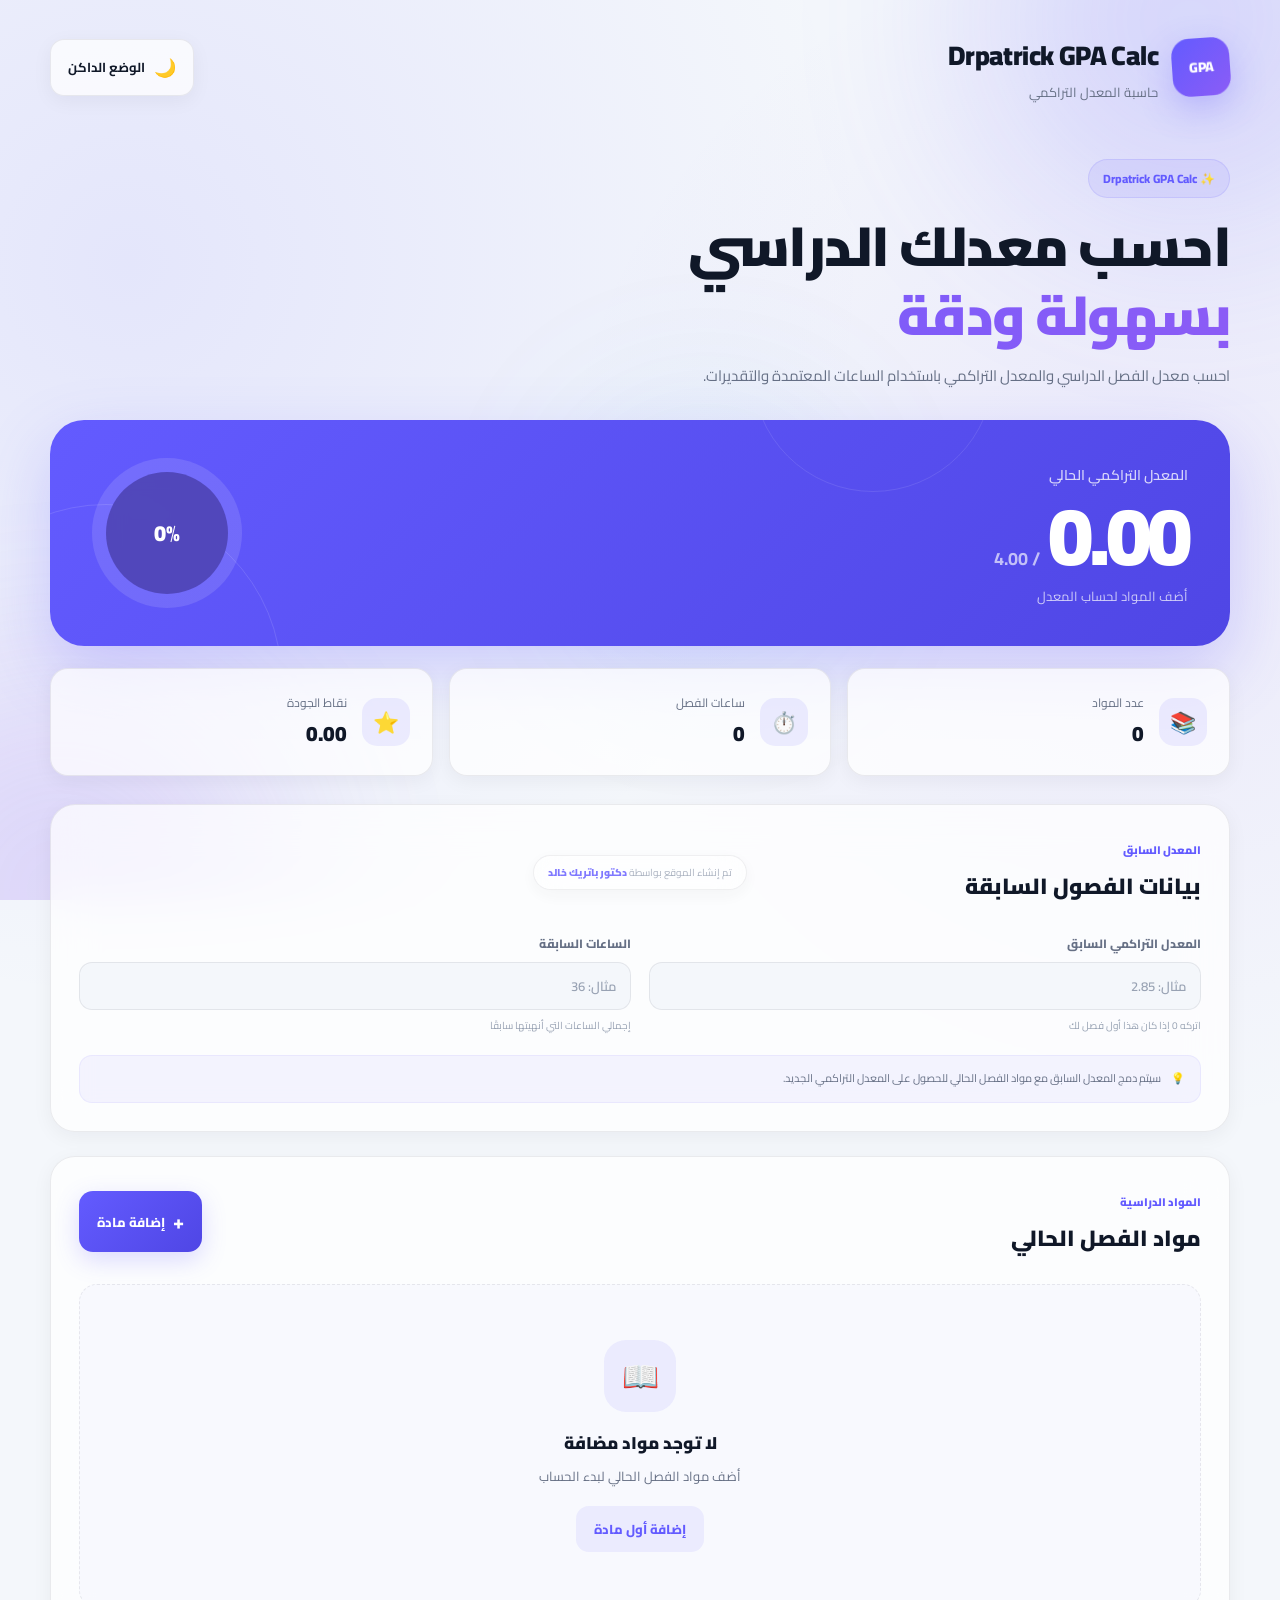
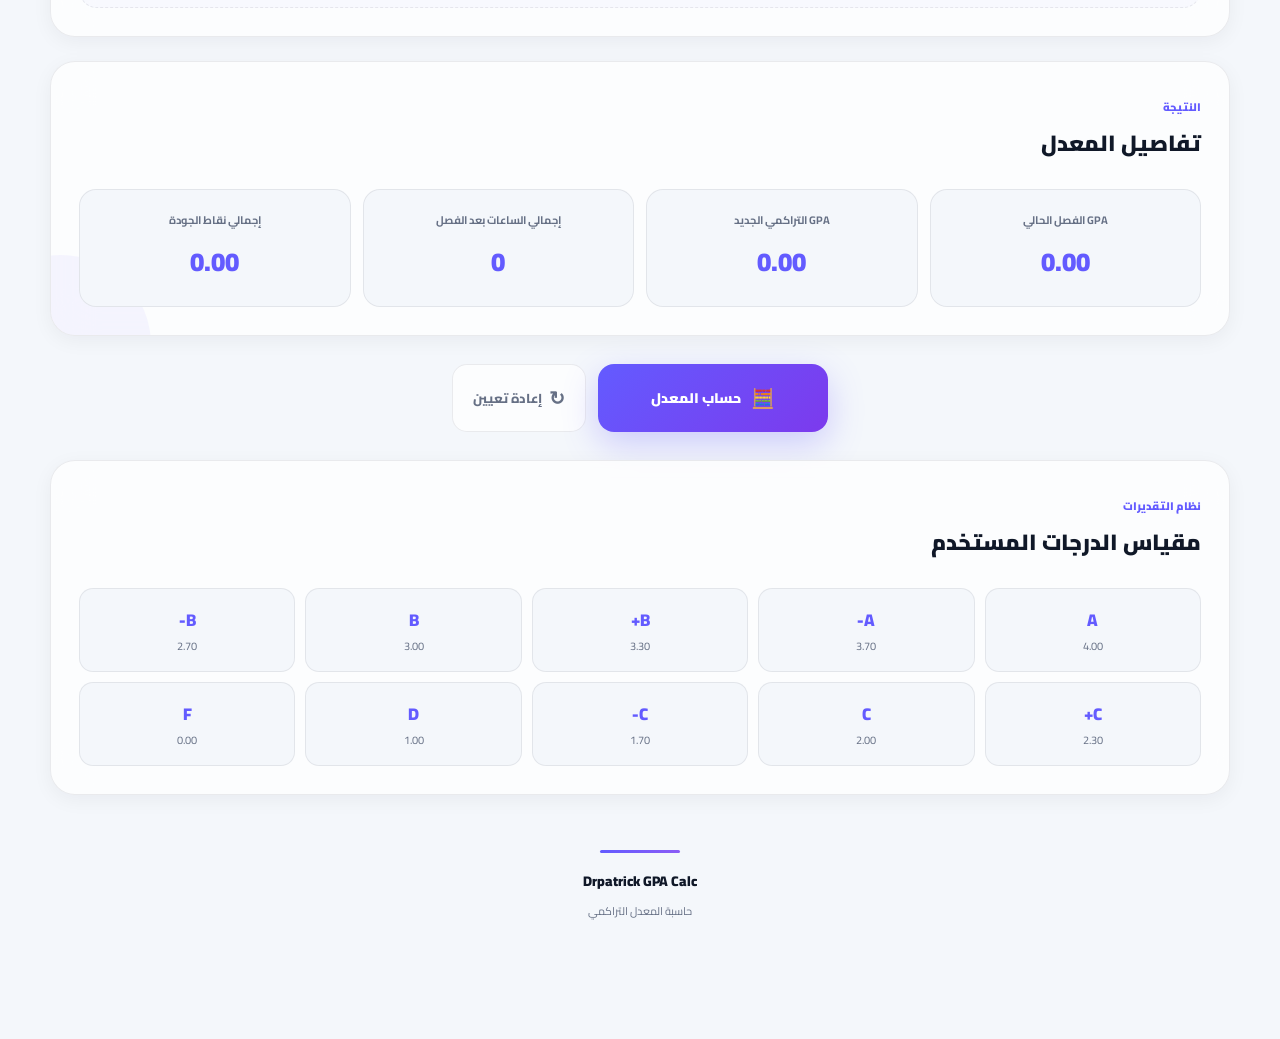
==== index.html @ 9eff89a3 "Initial version" ====
<!DOCTYPE html>
<html lang="ar" dir="rtl">

<head>

    <meta charset="UTF-8">

    <meta
        name="viewport"
        content="width=device-width, initial-scale=1.0"
    >

    <meta
        name="theme-color"
        content="#635bff"
    >

    <meta
        name="description"
        content="Drpatrick GPA Calc - حاسبة المعدل التراكمي"
    >

    <title>Drpatrick GPA Calc</title>

    <link
        href="https://fonts.googleapis.com/css2?family=Cairo:wght@400;500;600;700;800;900&display=swap"
        rel="stylesheet"
    >

    <link
        rel="stylesheet"
        href="style.css"
    >

</head>


<body>


    <!-- =========================================
         BACKGROUND
    ========================================== -->

    <div class="background-effects">

        <div class="glow glow-1"></div>
        <div class="glow glow-2"></div>
        <div class="glow glow-3"></div>

    </div>



    <!-- =========================================
         APPLICATION
    ========================================== -->

    <main class="app-container">


        <!-- =====================================
             HEADER
        ====================================== -->

        <header class="app-header">

            <div class="brand">

                <div class="brand-icon">
                    GPA
                </div>

                <div class="brand-info">

                    <h1>
                        Drpatrick GPA Calc
                    </h1>

                    <p>
                        حاسبة المعدل التراكمي
                    </p>

                </div>

            </div>


            <button
                id="themeToggle"
                class="theme-toggle"
                type="button"
            >

                <span id="themeIcon">
                    ☀️
                </span>

                <span id="themeText">
                    الوضع الفاتح
                </span>

            </button>

        </header>



        <!-- =====================================
             WELCOME
        ====================================== -->

        <section class="welcome-section">

            <div class="welcome-content">

                <span class="welcome-badge">
                    ✨ Drpatrick GPA Calc
                </span>

                <h2>

                    احسب معدلك الدراسي

                    <span>
                        بسهولة ودقة
                    </span>

                </h2>

                <p>

                    احسب معدل الفصل الدراسي
                    والمعدل التراكمي باستخدام
                    الساعات المعتمدة والتقديرات.

                </p>

            </div>

        </section>



        <!-- =====================================
             GPA RESULT
        ====================================== -->

        <section class="result-card">

            <div class="result-info">

                <span class="result-label">
                    المعدل التراكمي الحالي
                </span>

                <div class="gpa-value">

                    <strong id="gpaResult">
                        0.00
                    </strong>

                    <span>
                        / 4.00
                    </span>

                </div>

                <p id="gpaMessage">
                    أضف المواد لحساب المعدل
                </p>

            </div>


            <div class="gpa-circle">

                <div class="circle-inner">

                    <span id="gpaPercentage">
                        0%
                    </span>

                </div>

            </div>

        </section>



        <!-- =====================================
             STATISTICS
        ====================================== -->

        <section class="statistics-grid">


            <div class="stat-card">

                <div class="stat-icon">
                    📚
                </div>

                <div>

                    <span>
                        عدد المواد
                    </span>

                    <strong id="subjectsCount">
                        0
                    </strong>

                </div>

            </div>



            <div class="stat-card">

                <div class="stat-icon">
                    ⏱️
                </div>

                <div>

                    <span>
                        ساعات الفصل
                    </span>

                    <strong id="totalHours">
                        0
                    </strong>

                </div>

            </div>



            <div class="stat-card">

                <div class="stat-icon">
                    ⭐
                </div>

                <div>

                    <span>
                        نقاط الجودة
                    </span>

                    <strong id="totalPoints">
                        0.00
                    </strong>

                </div>

            </div>


        </section>



        <!-- =====================================
             PREVIOUS GPA
        ====================================== -->

        <section class="previous-gpa-section">

            <div class="section-header">

                <div>

                    <span class="section-kicker">
                        المعدل السابق
                    </span>

                    <h3>
                        بيانات الفصول السابقة
                    </h3>

                </div>

            </div>


            <div class="previous-gpa-grid">


                <div class="field-group">

                    <label for="previousGPA">
                        المعدل التراكمي السابق
                    </label>

                    <input
                        id="previousGPA"
                        type="number"
                        min="0"
                        max="4"
                        step="0.01"
                        placeholder="مثال: 2.85"
                    >

                    <small>
                        اتركه 0 إذا كان هذا أول فصل لك
                    </small>

                </div>



                <div class="field-group">

                    <label for="previousHours">
                        الساعات السابقة
                    </label>

                    <input
                        id="previousHours"
                        type="number"
                        min="0"
                        step="0.5"
                        placeholder="مثال: 36"
                    >

                    <small>
                        إجمالي الساعات التي أنهيتها سابقًا
                    </small>

                </div>


            </div>


            <div class="previous-gpa-note">

                💡

                <span>
                    سيتم دمج المعدل السابق مع مواد الفصل
                    الحالي للحصول على المعدل التراكمي الجديد.
                </span>

            </div>

        </section>



        <!-- =====================================
             SUBJECTS
        ====================================== -->

        <section class="subjects-section">


            <div class="section-header">

                <div>

                    <span class="section-kicker">
                        المواد الدراسية
                    </span>

                    <h3>
                        مواد الفصل الحالي
                    </h3>

                </div>


                <button
                    id="addSubjectBtn"
                    class="primary-button"
                    type="button"
                >

                    <span>
                        +
                    </span>

                    إضافة مادة

                </button>

            </div>



            <div
                id="subjectsContainer"
                class="subjects-container"
            >


                <div
                    id="emptyState"
                    class="empty-state"
                >

                    <div class="empty-icon">
                        📖
                    </div>

                    <h4>
                        لا توجد مواد مضافة
                    </h4>

                    <p>
                        أضف مواد الفصل الحالي لبدء الحساب
                    </p>

                    <button
                        id="emptyAddBtn"
                        class="secondary-button"
                        type="button"
                    >
                        إضافة أول مادة
                    </button>

                </div>


            </div>

        </section>



        <!-- =====================================
             CALCULATION RESULTS
        ====================================== -->

        <section
            id="calculationDetails"
            class="calculation-details"
        >


            <div class="section-header">

                <div>

                    <span class="section-kicker">
                        النتيجة
                    </span>

                    <h3>
                        تفاصيل المعدل
                    </h3>

                </div>

            </div>


            <div class="calculation-grid">


                <div class="calculation-item">

                    <span>
                        GPA الفصل الحالي
                    </span>

                    <strong id="semesterGPA">
                        0.00
                    </strong>

                </div>



                <div class="calculation-item">

                    <span>
                        GPA التراكمي الجديد
                    </span>

                    <strong id="cumulativeGPA">
                        0.00
                    </strong>

                </div>



                <div class="calculation-item">

                    <span>
                        إجمالي الساعات بعد الفصل
                    </span>

                    <strong id="combinedHours">
                        0
                    </strong>

                </div>



                <div class="calculation-item">

                    <span>
                        إجمالي نقاط الجودة
                    </span>

                    <strong id="combinedPoints">
                        0.00
                    </strong>

                </div>


            </div>


        </section>



        <!-- =====================================
             ACTIONS
        ====================================== -->

        <section class="actions-section">


            <button
                id="calculateBtn"
                class="calculate-button"
                type="button"
            >

                <span class="button-icon">
                    🧮
                </span>

                حساب المعدل

            </button>



            <button
                id="resetBtn"
                class="reset-button"
                type="button"
            >

                <span>
                    ↻
                </span>

                إعادة تعيين

            </button>


        </section>



        <!-- =====================================
             GRADING SYSTEM
        ====================================== -->

        <section class="grading-section">


            <div class="section-header">

                <div>

                    <span class="section-kicker">
                        نظام التقديرات
                    </span>

                    <h3>
                        مقياس الدرجات المستخدم
                    </h3>

                </div>

            </div>


            <div class="grades-grid">


                <div class="grade-item">
                    <strong>A</strong>
                    <span>4.00</span>
                </div>


                <div class="grade-item">
                    <strong>A-</strong>
                    <span>3.70</span>
                </div>


                <div class="grade-item">
                    <strong>B+</strong>
                    <span>3.30</span>
                </div>


                <div class="grade-item">
                    <strong>B</strong>
                    <span>3.00</span>
                </div>


                <div class="grade-item">
                    <strong>B-</strong>
                    <span>2.70</span>
                </div>


                <div class="grade-item">
                    <strong>C+</strong>
                    <span>2.30</span>
                </div>


                <div class="grade-item">
                    <strong>C</strong>
                    <span>2.00</span>
                </div>


                <div class="grade-item">
                    <strong>C-</strong>
                    <span>1.70</span>
                </div>


                <div class="grade-item">
                    <strong>D</strong>
                    <span>1.00</span>
                </div>


                <div class="grade-item">
                    <strong>F</strong>
                    <span>0.00</span>
                </div>


            </div>

        </section>



        <!-- =====================================
             FOOTER
        ====================================== -->

        <footer class="app-footer">

            <div class="footer-line"></div>

            <p>
                Drpatrick GPA Calc
            </p>

            <span>
                حاسبة المعدل التراكمي
            </span>

        </footer>


    </main>



    <!-- =========================================
         WATERMARK
    ========================================== -->

    <div class="watermark">

        تم إنشاء الموقع بواسطة

        <strong>
            دكتور باتريك خالد
        </strong>

    </div>



    <!-- =========================================
         TOAST
    ========================================== -->

    <div
        id="toast"
        class="toast"
        role="alert"
        aria-live="polite"
    >

        <span id="toastIcon">
            ✓
        </span>

        <span id="toastMessage">
            تم تنفيذ العملية بنجاح
        </span>

    </div>



    <script src="script.js"></script>

</body>

</html>
---- style.css ----
/* =========================================================
   Drpatrick GPA Calc
   Premium Arabic UI
========================================================= */

@import url('https://fonts.googleapis.com/css2?family=Cairo:wght@400;500;600;700;800;900&display=swap');


/* =========================================================
   VARIABLES
========================================================= */

:root {

    --bg-main: #f4f7fb;
    --bg-secondary: #ffffff;

    --surface: rgba(255, 255, 255, .72);
    --surface-solid: #ffffff;

    --text-main: #101828;
    --text-secondary: #667085;
    --text-muted: #98a2b3;

    --border: rgba(16, 24, 40, .08);

    --primary: #635bff;
    --primary-dark: #4f46e5;
    --primary-light: #8b83ff;

    --success: #12b76a;
    --danger: #f04438;
    --warning: #f79009;

    --shadow-sm:
        0 5px 20px rgba(16, 24, 40, .05);

    --shadow-md:
        0 15px 45px rgba(16, 24, 40, .09);

    --shadow-lg:
        0 30px 80px rgba(16, 24, 40, .13);

    --radius-sm: 12px;
    --radius-md: 18px;
    --radius-lg: 25px;
    --radius-xl: 34px;

    --transition:
        .35s cubic-bezier(.4, 0, .2, 1);
}


/* =========================================================
   DARK MODE
========================================================= */

body.dark-mode {

    --bg-main: #070b16;
    --bg-secondary: #0c1220;

    --surface: rgba(15, 23, 42, .74);
    --surface-solid: #101827;

    --text-main: #f8fafc;
    --text-secondary: #aab4c5;
    --text-muted: #667085;

    --border: rgba(255, 255, 255, .08);

    --shadow-sm:
        0 5px 25px rgba(0, 0, 0, .25);

    --shadow-md:
        0 20px 50px rgba(0, 0, 0, .32);

    --shadow-lg:
        0 30px 90px rgba(0, 0, 0, .45);
}


/* =========================================================
   RESET
========================================================= */

* {

    margin: 0;
    padding: 0;

    box-sizing: border-box;
}


html {

    scroll-behavior: smooth;
}


body {

    min-height: 100vh;

    font-family:
        'Cairo',
        sans-serif;

    color: var(--text-main);

    background:

        radial-gradient(
            circle at 10% 10%,
            rgba(99, 91, 255, .11),
            transparent 28%
        ),

        radial-gradient(
            circle at 90% 20%,
            rgba(139, 92, 246, .09),
            transparent 25%
        ),

        var(--bg-main);

    overflow-x: hidden;

    transition:
        background var(--transition),
        color var(--transition);
}


button,
input,
select {

    font-family: inherit;
}


button {

    border: none;

    outline: none;

    cursor: pointer;
}


button:focus-visible,
input:focus-visible,
select:focus-visible {

    outline:
        3px solid
        rgba(99, 91, 255, .25);
}


/* =========================================================
   BACKGROUND
========================================================= */

.background-effects {

    position: fixed;

    inset: 0;

    pointer-events: none;

    overflow: hidden;

    z-index: -1;
}


.glow {

    position: absolute;

    width: 420px;
    height: 420px;

    border-radius: 50%;

    filter: blur(100px);

    opacity: .20;

    animation:
        floatingGlow 13s ease-in-out infinite alternate;
}


.glow-1 {

    top: -190px;
    right: -120px;

    background: #635bff;
}


.glow-2 {

    bottom: -200px;
    left: -150px;

    background: #8b5cf6;

    animation-delay: -4s;
}


.glow-3 {

    top: 45%;
    left: 45%;

    width: 260px;
    height: 260px;

    background: #06b6d4;

    opacity: .08;

    animation-delay: -8s;
}


@keyframes floatingGlow {

    0% {

        transform:
            translate(0, 0)
            scale(1);
    }

    50% {

        transform:
            translate(40px, -30px)
            scale(1.08);
    }

    100% {

        transform:
            translate(-30px, 35px)
            scale(.94);
    }
}


/* =========================================================
   CONTAINER
========================================================= */

.app-container {

    width:
        min(1180px, calc(100% - 32px));

    margin: 0 auto;

    padding:
        30px 0
        115px;
}


/* =========================================================
   HEADER
========================================================= */

.app-header {

    display: flex;

    align-items: center;

    justify-content: space-between;

    gap: 20px;

    margin-bottom: 55px;

    animation:
        slideDown .7s ease both;
}


@keyframes slideDown {

    from {

        opacity: 0;

        transform:
            translateY(-25px);
    }

    to {

        opacity: 1;

        transform:
            translateY(0);
    }
}


.brand {

    display: flex;

    align-items: center;

    gap: 14px;
}


.brand-icon {

    width: 58px;
    height: 58px;

    display: grid;

    place-items: center;

    border-radius: 18px;

    color: white;

    font-size: 14px;

    font-weight: 900;

    background:
        linear-gradient(
            135deg,
            var(--primary),
            #8b5cf6
        );

    box-shadow:
        0 12px 35px
        rgba(99, 91, 255, .3);

    transform:
        rotate(-4deg);

    transition: var(--transition);
}


.brand:hover .brand-icon {

    transform:
        rotate(0)
        scale(1.08);

    box-shadow:
        0 18px 45px
        rgba(99, 91, 255, .45);
}


.brand-info h1 {

    font-size:
        clamp(20px, 3vw, 27px);

    font-weight: 900;

    letter-spacing: -.6px;
}


.brand-info p {

    color:
        var(--text-secondary);

    font-size: 13px;
}


/* =========================================================
   THEME BUTTON
========================================================= */

.theme-toggle {

    display: flex;

    align-items: center;

    gap: 9px;

    padding:
        11px 17px;

    border-radius: 14px;

    color:
        var(--text-main);

    background:
        var(--surface);

    border:
        1px solid
        var(--border);

    backdrop-filter:
        blur(20px);

    box-shadow:
        var(--shadow-sm);

    font-size: 13px;

    font-weight: 700;

    transition:
        var(--transition);
}


.theme-toggle:hover {

    transform:
        translateY(-3px);

    border-color:
        rgba(99, 91, 255, .3);

    box-shadow:
        0 12px 30px
        rgba(99, 91, 255, .12);
}


.theme-toggle span:first-child {

    font-size: 18px;

    transition:
        transform .5s ease;
}


.theme-toggle:hover span:first-child {

    transform:
        rotate(25deg)
        scale(1.15);
}


/* =========================================================
   WELCOME
========================================================= */

.welcome-section {

    margin-bottom: 30px;

    animation:
        fadeUp .8s .1s ease both;
}


@keyframes fadeUp {

    from {

        opacity: 0;

        transform:
            translateY(25px);
    }

    to {

        opacity: 1;

        transform:
            translateY(0);
    }
}


.welcome-badge {

    display: inline-flex;

    padding:
        7px 14px;

    border-radius: 50px;

    color:
        var(--primary);

    background:
        rgba(99, 91, 255, .09);

    border:
        1px solid
        rgba(99, 91, 255, .14);

    font-size: 12px;

    font-weight: 800;

    margin-bottom: 14px;
}


.welcome-content h2 {

    font-size:
        clamp(30px, 6vw, 55px);

    line-height: 1.25;

    font-weight: 900;

    letter-spacing: -1.5px;
}


.welcome-content h2 span {

    display: block;

    background:
        linear-gradient(
            90deg,
            var(--primary),
            #8b5cf6,
            #06b6d4
        );

    background-size:
        200% auto;

    color: transparent;

    -webkit-background-clip: text;

    background-clip: text;

    animation:
        gradientMove 5s linear infinite;
}


@keyframes gradientMove {

    to {

        background-position:
            200% center;
    }
}


.welcome-content p {

    max-width: 650px;

    color:
        var(--text-secondary);

    font-size: 15px;

    line-height: 1.9;

    margin-top: 12px;
}


/* =========================================================
   RESULT CARD
========================================================= */

.result-card {

    position: relative;

    display: flex;

    align-items: center;

    justify-content: space-between;

    gap: 30px;

    padding:
        38px 42px;

    margin-bottom: 22px;

    overflow: hidden;

    border-radius:
        var(--radius-xl);

    color: white;

    background:
        linear-gradient(
            135deg,
            #635bff,
            #4f46e5
        );

    box-shadow:
        0 25px 65px
        rgba(99, 91, 255, .25);

    animation:
        fadeUp .8s .2s ease both;
}


.result-card::before {

    content: "";

    position: absolute;

    width: 350px;
    height: 350px;

    border-radius: 50%;

    border:
        1px solid
        rgba(255,255,255,.12);

    left: -120px;
    bottom: -210px;
}


.result-card::after {

    content: "";

    position: absolute;

    width: 240px;
    height: 240px;

    border-radius: 50%;

    border:
        1px solid
        rgba(255,255,255,.10);

    right: 20%;
    top: -170px;
}


.result-info {

    position: relative;

    z-index: 2;
}


.result-label {

    font-size: 14px;

    opacity: .78;

    font-weight: 600;
}


.gpa-value {

    display: flex;

    align-items: baseline;

    gap: 8px;

    margin-top: 5px;
}


.gpa-value strong {

    font-size:
        clamp(52px, 9vw, 82px);

    line-height: 1;

    font-weight: 900;

    letter-spacing: -4px;
}


.gpa-value span {

    font-size: 18px;

    opacity: .65;

    font-weight: 700;
}


.result-info p {

    margin-top: 8px;

    font-size: 13px;

    opacity: .72;
}


/* =========================================================
   GPA CIRCLE
========================================================= */

.gpa-circle {

    position: relative;

    width: 150px;
    height: 150px;

    flex-shrink: 0;

    display: grid;

    place-items: center;

    border-radius: 50%;

    background:
        conic-gradient(
            rgba(255,255,255,.95) 0deg,
            rgba(255,255,255,.12) 0deg
        );

    z-index: 2;

    transition:
        transform .5s ease;
}


.gpa-circle:hover {

    transform:
        rotate(8deg)
        scale(1.05);
}


.circle-inner {

    width: 122px;
    height: 122px;

    display: grid;

    place-items: center;

    border-radius: 50%;

    background:
        rgba(78,68,180,.9);

    backdrop-filter:
        blur(10px);
}


.circle-inner span {

    font-size: 22px;

    font-weight: 900;
}


/* =========================================================
   STATISTICS
========================================================= */

.statistics-grid {

    display: grid;

    grid-template-columns:
        repeat(3, 1fr);

    gap: 16px;

    margin-bottom: 28px;

    animation:
        fadeUp .8s .3s ease both;
}


.stat-card {

    display: flex;

    align-items: center;

    gap: 15px;

    padding: 22px;

    border-radius:
        var(--radius-md);

    background:
        var(--surface);

    border:
        1px solid
        var(--border);

    backdrop-filter:
        blur(20px);

    box-shadow:
        var(--shadow-sm);

    transition:
        var(--transition);
}


.stat-card:hover {

    transform:
        translateY(-6px);

    box-shadow:
        var(--shadow-md);

    border-color:
        rgba(99,91,255,.18);
}


.stat-icon {

    width: 48px;
    height: 48px;

    display: grid;

    place-items: center;

    border-radius: 15px;

    background:
        rgba(99,91,255,.10);

    font-size: 21px;

    transition:
        var(--transition);
}


.stat-card:hover .stat-icon {

    transform:
        scale(1.1)
        rotate(-5deg);
}


.stat-card span {

    display: block;

    color:
        var(--text-secondary);

    font-size: 12px;
}


.stat-card strong {

    display: block;

    font-size: 21px;

    font-weight: 900;
}


/* =========================================================
   ALL SECTIONS
========================================================= */

.previous-gpa-section,
.subjects-section,
.calculation-details,
.grading-section {

    padding: 28px;

    border-radius:
        var(--radius-lg);

    background:
        var(--surface);

    border:
        1px solid
        var(--border);

    backdrop-filter:
        blur(22px);

    box-shadow:
        var(--shadow-sm);

    margin-bottom: 24px;

    animation:
        fadeUp .8s .4s ease both;
}


.section-header {

    display: flex;

    align-items: center;

    justify-content: space-between;

    gap: 20px;

    margin-bottom: 25px;
}


.section-kicker {

    color:
        var(--primary);

    font-size: 11px;

    font-weight: 900;
}


.section-header h3 {

    font-size: 22px;

    font-weight: 900;

    margin-top: 2px;
}


/* =========================================================
   PREVIOUS GPA
========================================================= */

.previous-gpa-grid {

    display: grid;

    grid-template-columns:
        repeat(2, 1fr);

    gap: 18px;
}


.field-group label {

    display: block;

    margin-bottom: 7px;

    color:
        var(--text-secondary);

    font-size: 12px;

    font-weight: 800;
}


.field-group input,
.field-group select {

    width: 100%;

    height: 48px;

    padding:
        0 14px;

    border-radius: 13px;

    border:
        1px solid
        var(--border);

    outline: none;

    color:
        var(--text-main);

    background:
        var(--bg-main);

    font-size: 13px;

    font-weight: 600;

    transition:
        var(--transition);
}


.field-group input::placeholder {

    color:
        var(--text-muted);
}


.field-group input:focus,
.field-group select:focus {

    border-color:
        var(--primary);

    box-shadow:
        0 0 0 4px
        rgba(99,91,255,.08);
}


.field-group small {

    display: block;

    color:
        var(--text-muted);

    font-size: 10px;

    margin-top: 6px;
}


.previous-gpa-note {

    display: flex;

    align-items: center;

    gap: 10px;

    margin-top: 20px;

    padding: 13px 15px;

    border-radius: 13px;

    color:
        var(--text-secondary);

    background:
        rgba(99,91,255,.06);

    border:
        1px solid
        rgba(99,91,255,.08);

    font-size: 11px;

    line-height: 1.8;
}


.previous-gpa-note:first-letter {

    font-size: 17px;
}


/* =========================================================
   SUBJECTS
========================================================= */

.subjects-container {

    width: 100%;
}


.primary-button {

    display: flex;

    align-items: center;

    justify-content: center;

    gap: 8px;

    padding:
        12px 18px;

    border-radius: 14px;

    color: white;

    background:
        linear-gradient(
            135deg,
            var(--primary),
            var(--primary-dark)
        );

    box-shadow:
        0 8px 25px
        rgba(99,91,255,.22);

    font-size: 13px;

    font-weight: 800;

    transition:
        var(--transition);
}


.primary-button span {

    font-size: 20px;
}


.primary-button:hover {

    transform:
        translateY(-3px);

    box-shadow:
        0 15px 35px
        rgba(99,91,255,.35);
}


.primary-button:active {

    transform:
        scale(.97);
}


/* =========================================================
   EMPTY STATE
========================================================= */

.empty-state {

    text-align: center;

    padding:
        55px 20px;

    border:
        1px dashed
        var(--border);

    border-radius:
        var(--radius-md);

    background:
        rgba(99,91,255,.025);
}


.empty-icon {

    width: 72px;
    height: 72px;

    display: grid;

    place-items: center;

    margin:
        0 auto 15px;

    border-radius: 22px;

    background:
        rgba(99,91,255,.09);

    font-size: 30px;

    animation:
        floatingBook 3s ease-in-out infinite;
}


@keyframes floatingBook {

    0%,100% {

        transform:
            translateY(0);
    }

    50% {

        transform:
            translateY(-8px);
    }
}


.empty-state h4 {

    font-size: 17px;

    font-weight: 900;
}


.empty-state p {

    color:
        var(--text-secondary);

    font-size: 13px;

    margin:
        5px 0 18px;
}


.secondary-button {

    padding:
        11px 18px;

    border-radius: 13px;

    color:
        var(--primary);

    background:
        rgba(99,91,255,.09);

    font-size: 13px;

    font-weight: 800;

    transition:
        var(--transition);
}


.secondary-button:hover {

    transform:
        translateY(-2px);

    background:
        rgba(99,91,255,.16);
}


/* =========================================================
   SUBJECT CARD
========================================================= */

.subject-card {

    display: grid;

    grid-template-columns:
        1.4fr
        .7fr
        .8fr
        auto;

    align-items: end;

    gap: 15px;

    padding: 18px;

    margin-bottom: 12px;

    border-radius: 18px;

    background:
        var(--surface-solid);

    border:
        1px solid
        var(--border);

    box-shadow:
        0 5px 18px
        rgba(16,24,40,.04);

    animation:
        subjectAppear .45s ease both;

    transition:
        var(--transition);
}


@keyframes subjectAppear {

    from {

        opacity: 0;

        transform:
            translateX(20px)
            scale(.98);
    }

    to {

        opacity: 1;

        transform:
            translateX(0)
            scale(1);
    }
}


.subject-card:hover {

    transform:
        translateY(-3px);

    box-shadow:
        var(--shadow-md);

    border-color:
        rgba(99,91,255,.16);
}


.delete-subject {

    width: 46px;
    height: 46px;

    display: grid;

    place-items: center;

    border-radius: 12px;

    color:
        var(--danger);

    background:
        rgba(240,68,56,.08);

    font-size: 18px;

    transition:
        var(--transition);
}


.delete-subject:hover {

    transform:
        scale(1.08)
        rotate(6deg);

    background:
        rgba(240,68,56,.15);
}


/* =========================================================
   CALCULATION DETAILS
========================================================= */

.calculation-details {

    position: relative;

    overflow: hidden;
}


.calculation-details::before {

    content: "";

    position: absolute;

    width: 180px;
    height: 180px;

    border-radius: 50%;

    background:
        rgba(99,91,255,.05);

    left: -80px;
    bottom: -100px;

    pointer-events: none;
}


.calculation-grid {

    display: grid;

    grid-template-columns:
        repeat(4, 1fr);

    gap: 12px;
}


.calculation-item {

    position: relative;

    padding:
        20px 15px;

    text-align: center;

    border-radius: 17px;

    background:
        var(--bg-main);

    border:
        1px solid
        var(--border);

    overflow: hidden;

    transition:
        var(--transition);
}


.calculation-item::before {

    content: "";

    position: absolute;

    top: 0;
    right: 0;

    width: 100%;
    height: 3px;

    background:
        linear-gradient(
            90deg,
            var(--primary),
            #8b5cf6
        );

    transform:
        scaleX(0);

    transform-origin:
        right;

    transition:
        transform .4s ease;
}


.calculation-item:hover {

    transform:
        translateY(-5px);

    box-shadow:
        var(--shadow-sm);
}


.calculation-item:hover::before {

    transform:
        scaleX(1);
}


.calculation-item span {

    display: block;

    color:
        var(--text-secondary);

    font-size: 11px;

    font-weight: 700;

    margin-bottom: 7px;
}


.calculation-item strong {

    display: block;

    color:
        var(--primary);

    font-size: 26px;

    font-weight: 900;
}


/* =========================================================
   ACTIONS
========================================================= */

.actions-section {

    display: flex;

    align-items: center;

    justify-content: center;

    gap: 12px;

    margin:
        28px 0;

    animation:
        fadeUp .8s .5s ease both;
}


.calculate-button {

    position: relative;

    overflow: hidden;

    display: flex;

    align-items: center;

    justify-content: center;

    gap: 10px;

    min-width: 230px;

    padding:
        16px 25px;

    border-radius: 16px;

    color: white;

    background:
        linear-gradient(
            135deg,
            var(--primary),
            #7c3aed
        );

    box-shadow:
        0 12px 35px
        rgba(99,91,255,.28);

    font-size: 14px;

    font-weight: 900;

    transition:
        var(--transition);
}


.calculate-button::before {

    content: "";

    position: absolute;

    top: 0;
    right: -100%;

    width: 70%;
    height: 100%;

    background:
        linear-gradient(
            90deg,
            transparent,
            rgba(255,255,255,.2),
            transparent
        );

    transform:
        skewX(-20deg);

    transition:
        right .7s ease;
}


.calculate-button:hover::before {

    right: 130%;
}


.calculate-button:hover {

    transform:
        translateY(-4px);

    box-shadow:
        0 18px 45px
        rgba(99,91,255,.4);
}


.calculate-button:active {

    transform:
        scale(.97);
}


.button-icon {

    font-size: 19px;
}


.reset-button {

    display: flex;

    align-items: center;

    justify-content: center;

    gap: 7px;

    padding:
        15px 20px;

    border-radius: 15px;

    color:
        var(--text-secondary);

    background:
        var(--surface);

    border:
        1px solid
        var(--border);

    font-size: 13px;

    font-weight: 800;

    transition:
        var(--transition);
}


.reset-button:hover {

    color:
        var(--danger);

    border-color:
        rgba(240,68,56,.2);

    background:
        rgba(240,68,56,.06);

    transform:
        translateY(-3px);
}


.reset-button span {

    font-size: 19px;

    transition:
        transform .6s ease;
}


.reset-button:hover span {

    transform:
        rotate(-180deg);
}


/* =========================================================
   GRADING
========================================================= */

.grades-grid {

    display: grid;

    grid-template-columns:
        repeat(5, 1fr);

    gap: 10px;
}


.grade-item {

    padding:
        15px 10px;

    text-align: center;

    border-radius: 14px;

    background:
        var(--bg-main);

    border:
        1px solid
        var(--border);

    transition:
        var(--transition);
}


.grade-item:hover {

    transform:
        translateY(-5px);

    background:
        rgba(99,91,255,.07);

    border-color:
        rgba(99,91,255,.25);

    box-shadow:
        0 10px 25px
        rgba(99,91,255,.08);
}


.grade-item strong {

    display: block;

    color:
        var(--primary);

    font-size: 17px;

    font-weight: 900;
}


.grade-item span {

    display: block;

    color:
        var(--text-secondary);

    font-size: 11px;
}


/* =========================================================
   FOOTER
========================================================= */

.app-footer {

    text-align: center;

    margin-top: 55px;

    color:
        var(--text-secondary);
}


.footer-line {

    width: 80px;
    height: 3px;

    margin:
        0 auto 15px;

    border-radius: 50px;

    background:
        linear-gradient(
            90deg,
            var(--primary),
            #8b5cf6
        );
}


.app-footer p {

    color:
        var(--text-main);

    font-size: 14px;

    font-weight: 900;
}


.app-footer span {

    font-size: 11px;
}


/* =========================================================
   WATERMARK
========================================================= */

.watermark {

    position: fixed;

    left: 50%;
    bottom: 10px;

    transform:
        translateX(-50%);

    z-index: 50;

    width: max-content;

    max-width:
        calc(100% - 30px);

    padding:
        7px 14px;

    border-radius: 50px;

    color:
        var(--text-muted);

    background:
        var(--surface);

    border:
        1px solid
        var(--border);

    backdrop-filter:
        blur(15px);

    box-shadow:
        0 5px 20px
        rgba(0,0,0,.05);

    font-size: 10px;

    opacity: .82;

    pointer-events: none;
}


.watermark strong {

    color:
        var(--primary);

    font-weight: 900;
}


/* =========================================================
   TOAST
========================================================= */

.toast {

    position: fixed;

    left: 25px;
    bottom: 25px;

    display: flex;

    align-items: center;

    gap: 10px;

    max-width:
        calc(100% - 50px);

    padding:
        13px 17px;

    border-radius: 14px;

    color:
        var(--text-main);

    background:
        var(--surface-solid);

    border:
        1px solid
        var(--border);

    box-shadow:
        0 15px 40px
        rgba(0,0,0,.15);

    backdrop-filter:
        blur(20px);

    font-size: 12px;

    font-weight: 700;

    transform:
        translateY(120px);

    opacity: 0;

    pointer-events: none;

    transition:
        .4s cubic-bezier(.4,0,.2,1);

    z-index: 100;
}


.toast.show {

    transform:
        translateY(0);

    opacity: 1;
}


#toastIcon {

    width: 25px;
    height: 25px;

    display: grid;

    place-items: center;

    border-radius: 50%;

    color: white;

    background:
        var(--success);

    font-size: 12px;
}


/* =========================================================
   SCROLLBAR
========================================================= */

::-webkit-scrollbar {

    width: 8px;
}


::-webkit-scrollbar-track {

    background:
        var(--bg-main);
}


::-webkit-scrollbar-thumb {

    border-radius: 50px;

    background:
        linear-gradient(
            var(--primary),
            #8b5cf6
        );
}


/* =========================================================
   SELECTION
========================================================= */

::selection {

    color: white;

    background:
        var(--primary);
}


/* =========================================================
   TABLET
========================================================= */

@media (max-width: 900px) {

    .app-container {

        width:
            min(100% - 24px, 760px);
    }


    .subject-card {

        grid-template-columns:
            1fr 1fr;
    }


    .delete-subject {

        width: 100%;
    }


    .calculation-grid {

        grid-template-columns:
            repeat(2, 1fr);
    }


    .grades-grid {

        grid-template-columns:
            repeat(5, 1fr);
    }

}


/* =========================================================
   MOBILE
========================================================= */

@media (max-width: 600px) {

    .app-container {

        width:
            calc(100% - 18px);

        padding:
            15px 0 90px;
    }


    .app-header {

        align-items:
            flex-start;

        margin-bottom: 32px;
    }


    .brand-icon {

        width: 48px;
        height: 48px;

        border-radius: 15px;

        font-size: 11px;
    }


    .brand-info h1 {

        font-size: 18px;
    }


    .brand-info p {

        font-size: 10px;
    }


    .theme-toggle {

        padding:
            9px 11px;

        font-size: 0;
    }


    .theme-toggle span:first-child {

        font-size: 18px;
    }


    .welcome-content h2 {

        font-size: 31px;
    }


    .welcome-content p {

        font-size: 12px;
    }


    .result-card {

        flex-direction: column;

        align-items:
            flex-start;

        padding:
            28px 24px;

        border-radius: 25px;
    }


    .gpa-value strong {

        font-size: 62px;
    }


    .gpa-circle {

        align-self: center;

        width: 130px;
        height: 130px;
    }


    .circle-inner {

        width: 104px;
        height: 104px;
    }


    .statistics-grid {

        grid-template-columns:
            1fr;
    }


    .previous-gpa-section,
    .subjects-section,
    .calculation-details,
    .grading-section {

        padding: 18px;

        border-radius: 21px;
    }


    .section-header {

        align-items:
            flex-start;

        flex-direction:
            column;
    }


    .section-header h3 {

        font-size: 19px;
    }


    .primary-button {

        width: 100%;
    }


    .previous-gpa-grid {

        grid-template-columns:
            1fr;
    }


    .subject-card {

        grid-template-columns:
            1fr;

        padding: 15px;
    }


    .delete-subject {

        width: 100%;
    }


    .calculation-grid {

        grid-template-columns:
            1fr 1fr;
    }


    .calculation-item strong {

        font-size: 22px;
    }


    .actions-section {

        flex-direction: column;
    }


    .calculate-button,
    .reset-button {

        width: 100%;
    }


    .grades-grid {

        grid-template-columns:
            repeat(2, 1fr);
    }


    .watermark {

        bottom: 6px;

        font-size: 8px;

        padding:
            6px 10px;
    }


    .toast {

        left: 10px;
        right: 10px;

        bottom: 65px;

        max-width:
            none;
    }

}


/* =========================================================
   SMALL PHONES
========================================================= */

@media (max-width: 380px) {

    .welcome-content h2 {

        font-size: 27px;
    }


    .gpa-value strong {

        font-size: 55px;
    }


    .calculation-grid {

        grid-template-columns:
            1fr;
    }


    .result-card {

        padding:
            24px 19px;
    }

}


/* =========================================================
   REDUCED MOTION
========================================================= */

@media (prefers-reduced-motion: reduce) {

    *,
    *::before,
    *::after {

        animation-duration:
            .01ms !important;

        animation-iteration-count:
            1 !important;

        scroll-behavior:
            auto !important;

        transition-duration:
            .01ms !important;
    }

}
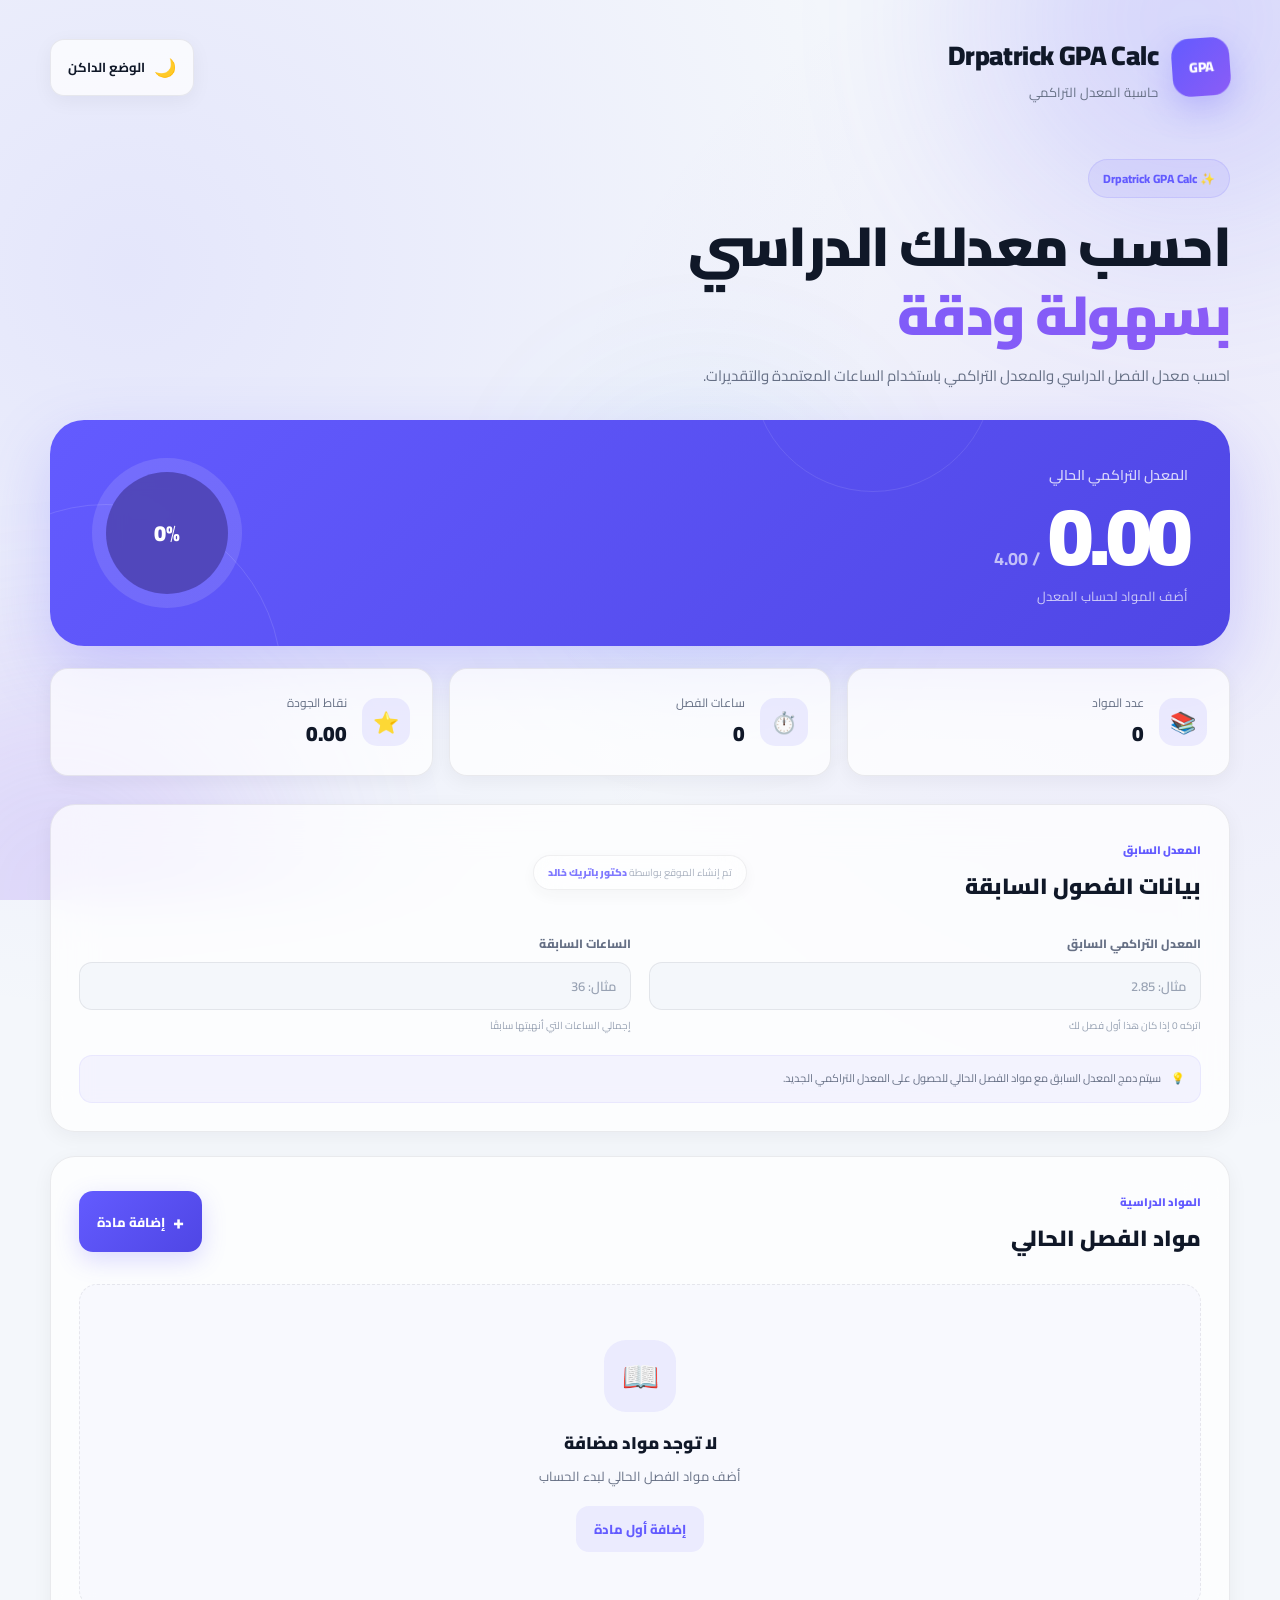
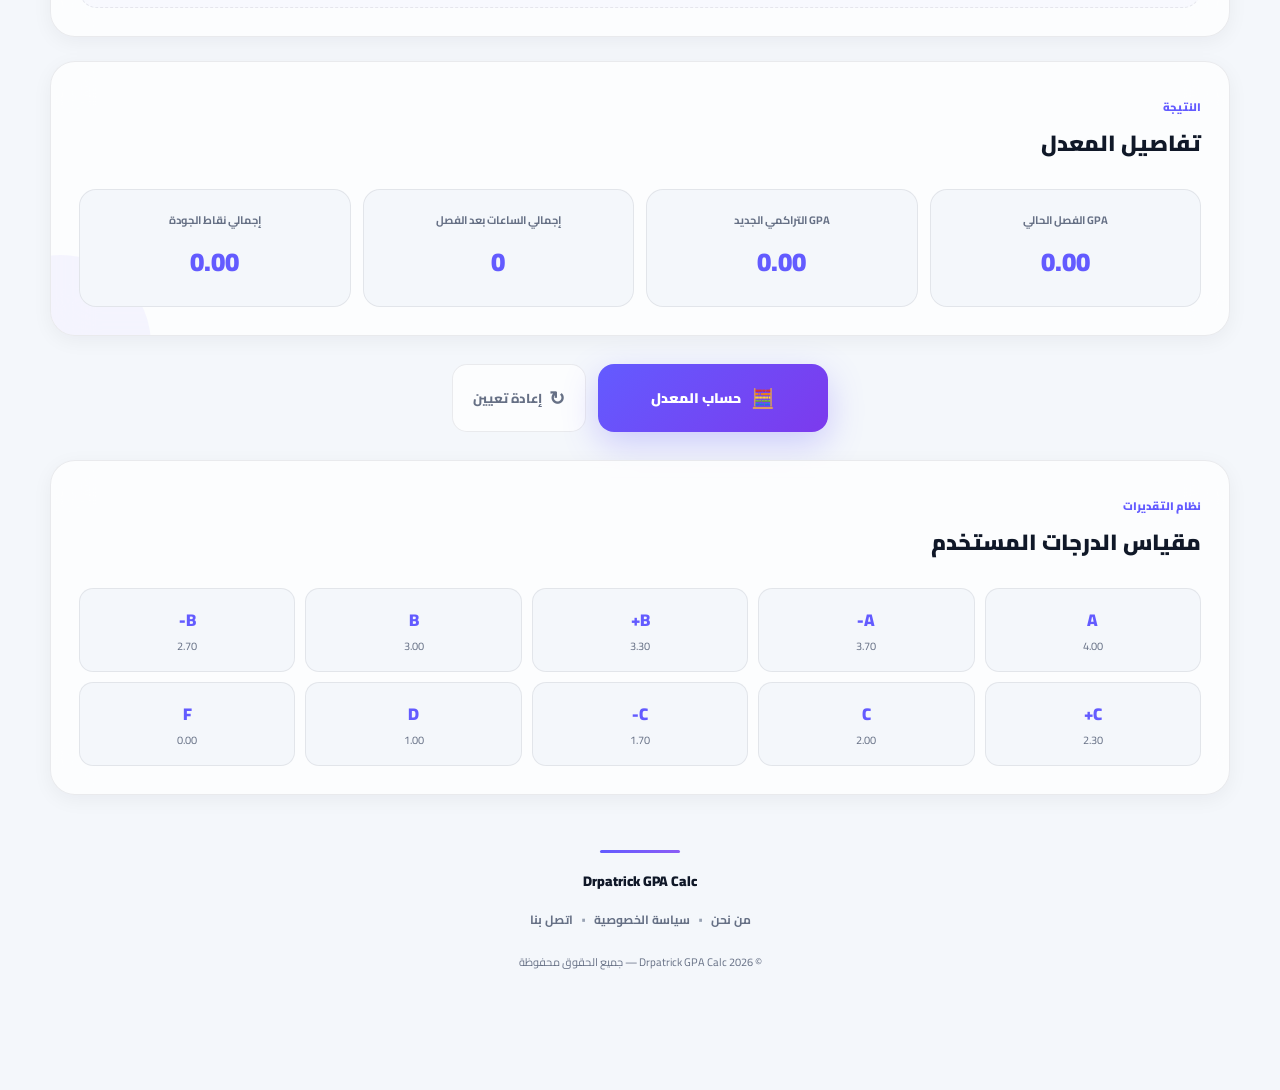
==== commit 3c156c30: "Add footer navigation links" ====
--- a/index.html
+++ b/index.html
@@ -663,20 +663,91 @@
         <!-- =====================================
              FOOTER
         ====================================== -->
-
-        <footer class="app-footer">
-
-            <div class="footer-line"></div>
-
-            <p>
-                Drpatrick GPA Calc
-            </p>
-
-            <span>
-                حاسبة المعدل التراكمي
-            </span>
-
-        </footer>
+<footer class="app-footer">
+
+    <div class="footer-line"></div>
+
+    <p>
+        Drpatrick GPA Calc
+    </p>
+
+    <div
+        style="
+            display:flex;
+            justify-content:center;
+            align-items:center;
+            flex-wrap:wrap;
+            gap:8px;
+            margin:14px 0;
+        "
+    >
+
+        <a
+            href="about.html"
+            style="
+                color:var(--text-secondary);
+                text-decoration:none;
+                font-size:12px;
+                font-weight:700;
+                transition:.3s;
+            "
+            onmouseover="this.style.color='var(--primary)'"
+            onmouseout="this.style.color='var(--text-secondary)'"
+        >
+            من نحن
+        </a>
+
+
+        <span style="color:var(--text-muted);">
+            •
+        </span>
+
+
+        <a
+            href="privacy.html"
+            style="
+                color:var(--text-secondary);
+                text-decoration:none;
+                font-size:12px;
+                font-weight:700;
+                transition:.3s;
+            "
+            onmouseover="this.style.color='var(--primary)'"
+            onmouseout="this.style.color='var(--text-secondary)'"
+        >
+            سياسة الخصوصية
+        </a>
+
+
+        <span style="color:var(--text-muted);">
+            •
+        </span>
+
+
+        <a
+            href="contact.html"
+            style="
+                color:var(--text-secondary);
+                text-decoration:none;
+                font-size:12px;
+                font-weight:700;
+                transition:.3s;
+            "
+            onmouseover="this.style.color='var(--primary)'"
+            onmouseout="this.style.color='var(--text-secondary)'"
+        >
+            اتصل بنا
+        </a>
+
+    </div>
+
+
+    <span>
+        © 2026 Drpatrick GPA Calc
+        — جميع الحقوق محفوظة
+    </span>
+
+</footer>
 
 
     </main>
@@ -726,4 +797,4 @@
 
 </body>
 
-</html>+</html>
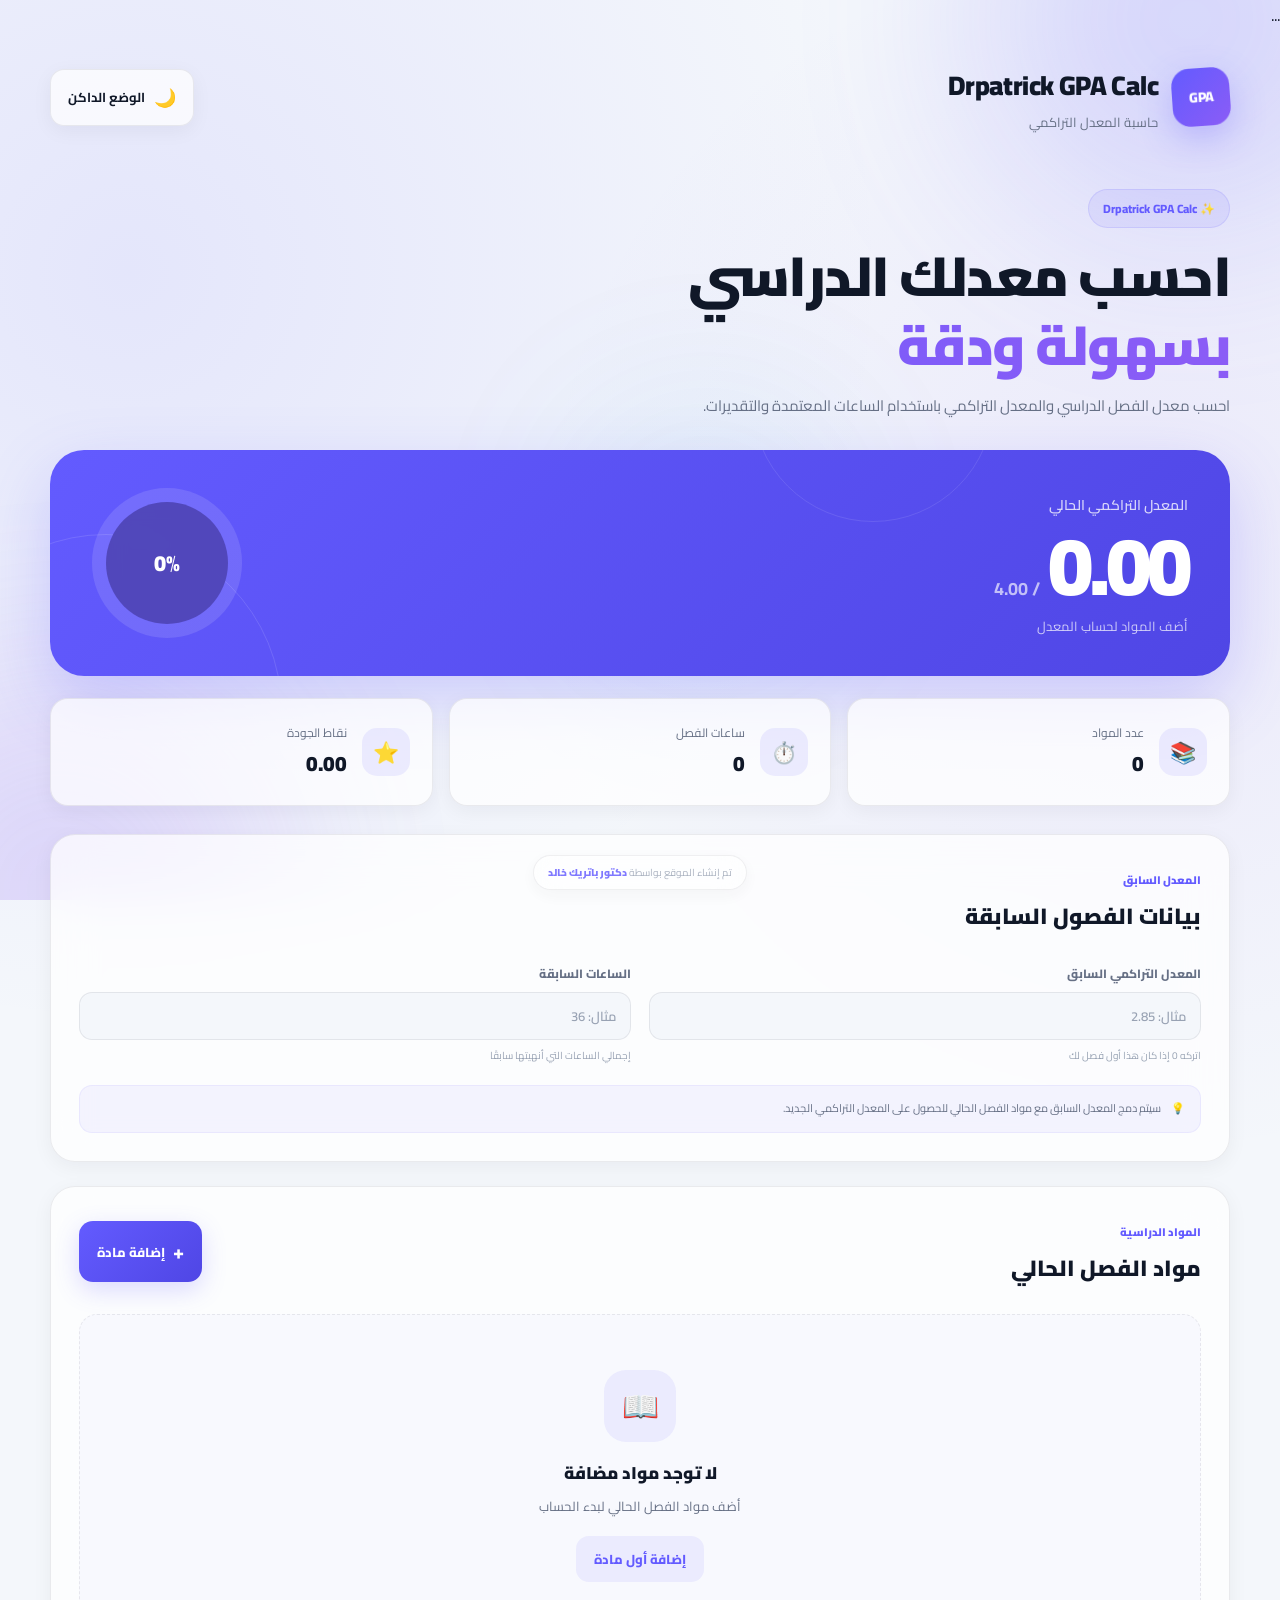
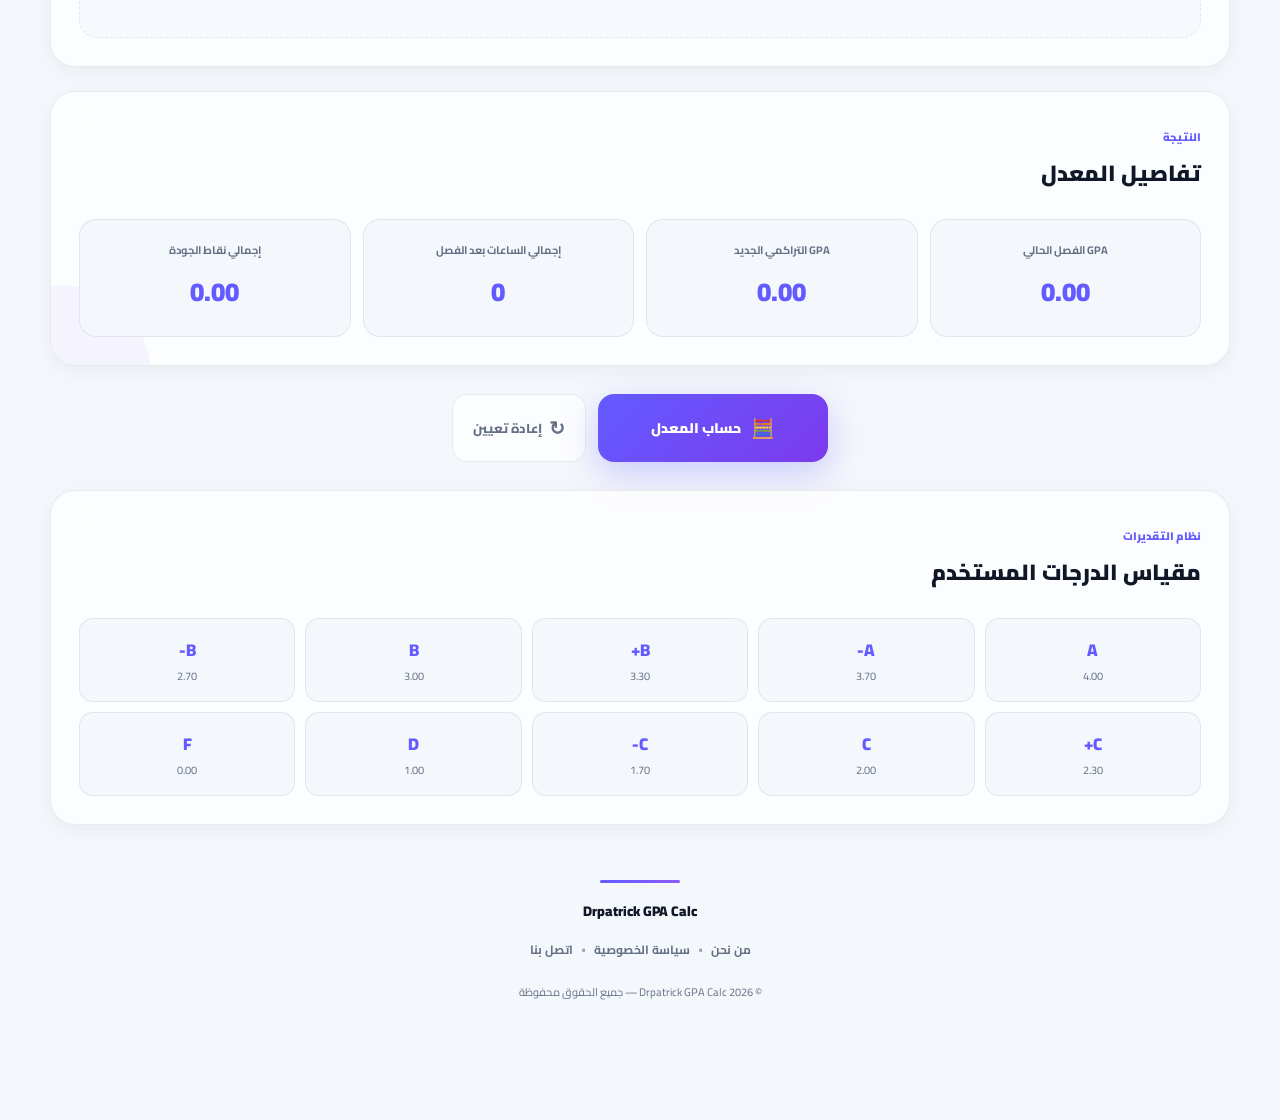
==== commit 256d9e3f: "Add Google AdSense code" ====
--- a/index.html
+++ b/index.html
@@ -2,6 +2,17 @@
 <html lang="ar" dir="rtl">
 
 <head>
+    <head>
+
+    <script async
+        src="https://pagead2.googlesyndication.com/pagead/js/adsbygoogle.js?client=ca-pub-3498134771559877"
+        crossorigin="anonymous">
+    </script>
+
+    <meta charset="UTF-8">
+
+    ...
+    
 
     <meta charset="UTF-8">
 
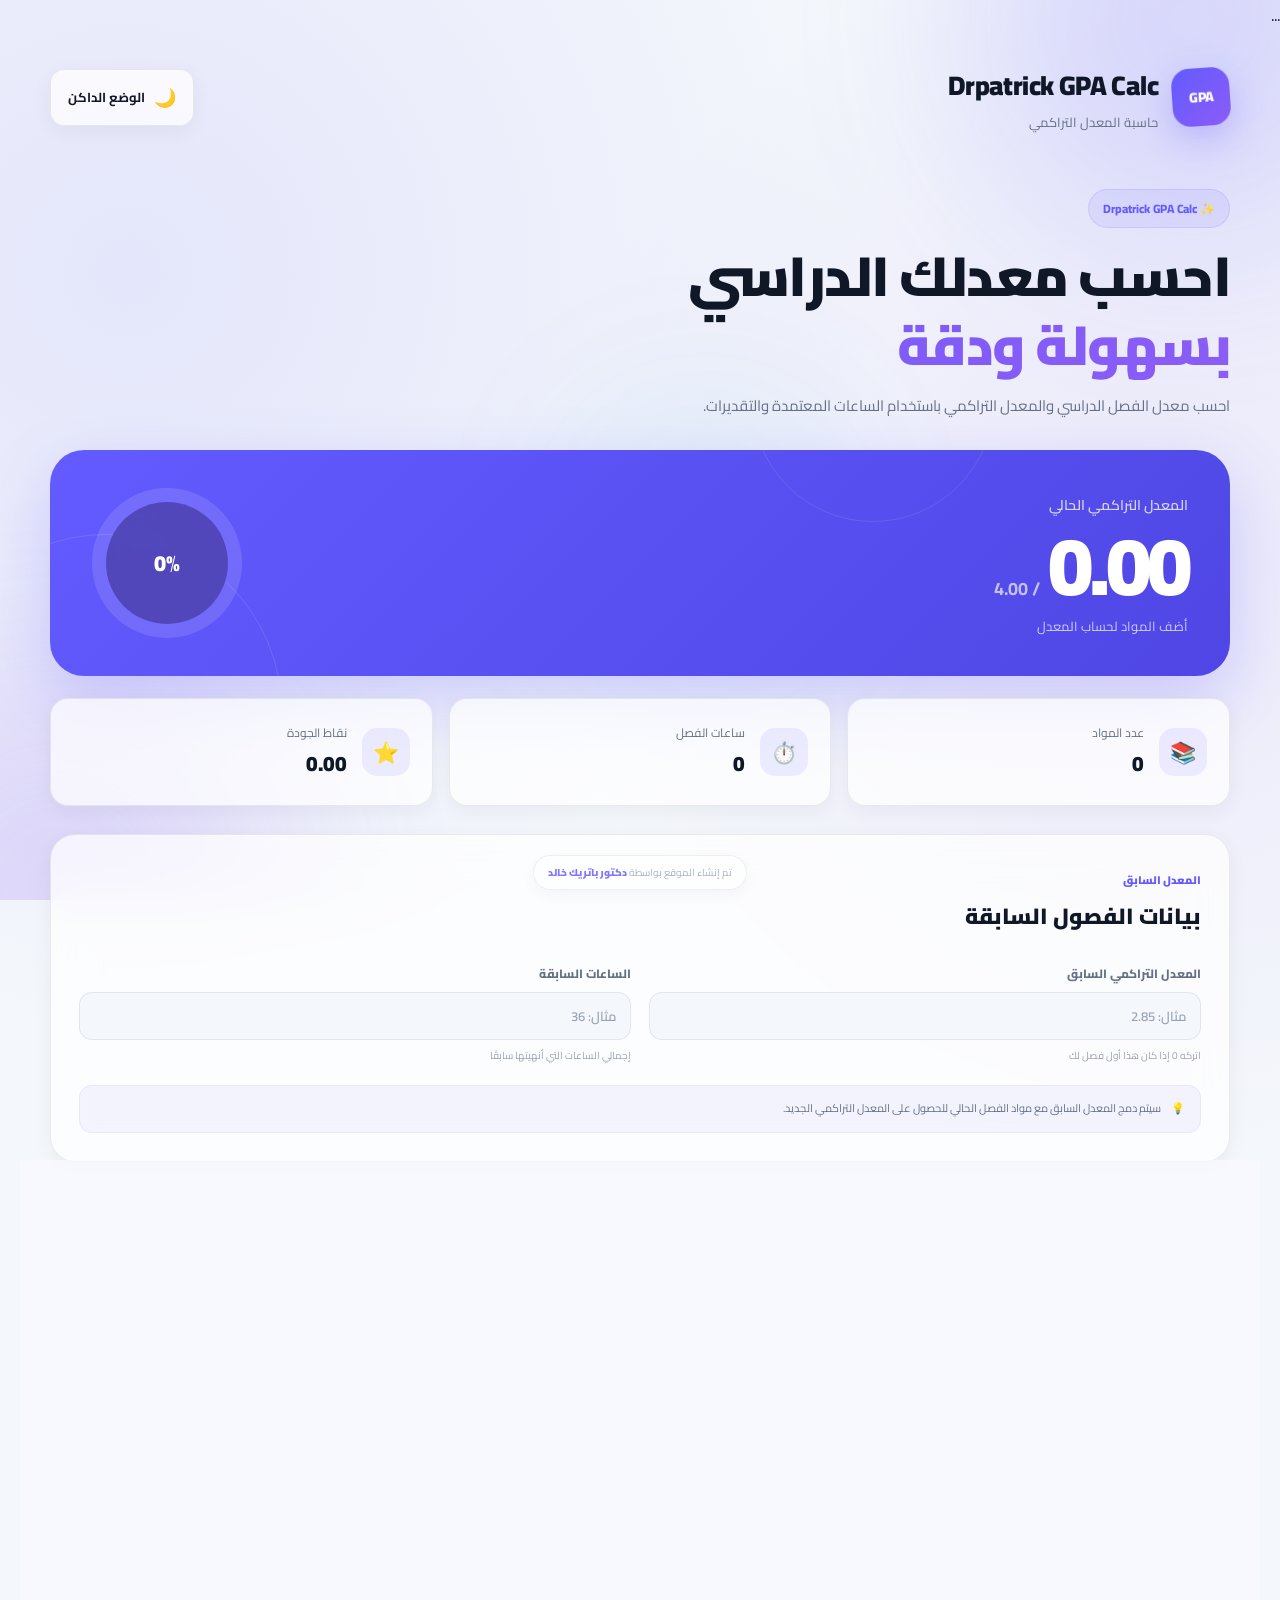
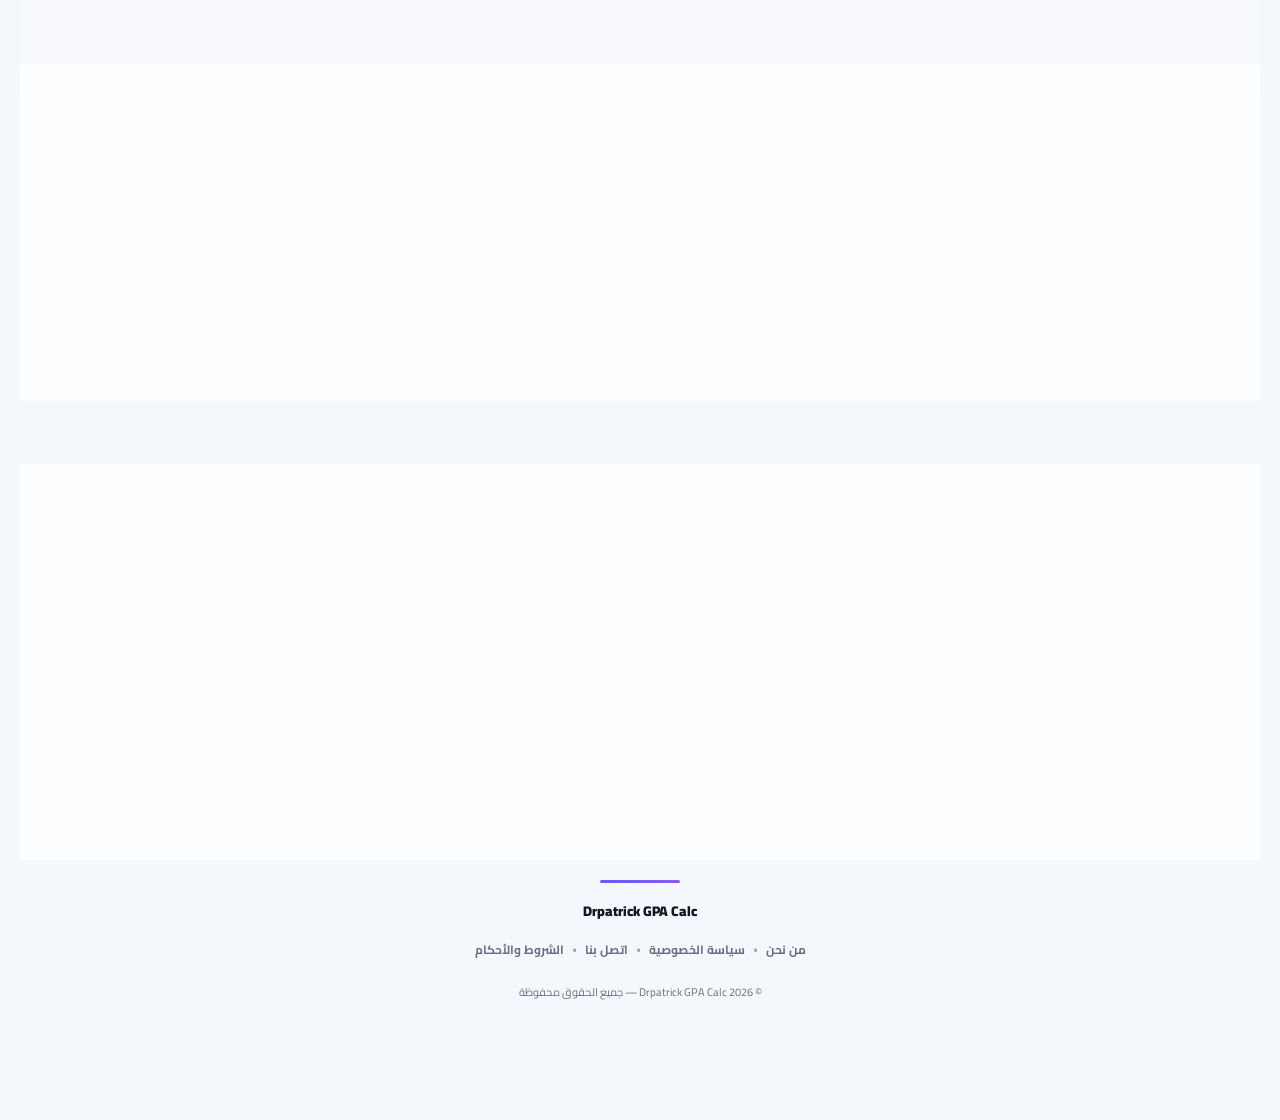
==== commit cbae3211: "Add terms and conditions link to index.html" ====
--- a/index.html
+++ b/index.html
@@ -749,6 +749,21 @@
         >
             اتصل بنا
         </a>
+        <span style="color:var(--text-muted);">
+    •
+</span>
+
+<a
+    href="terms.html"
+    style="
+        color:var(--text-secondary);
+        text-decoration:none;
+        font-size:12px;
+        font-weight:700;
+    "
+>
+    الشروط والأحكام
+</a>
 
     </div>
 
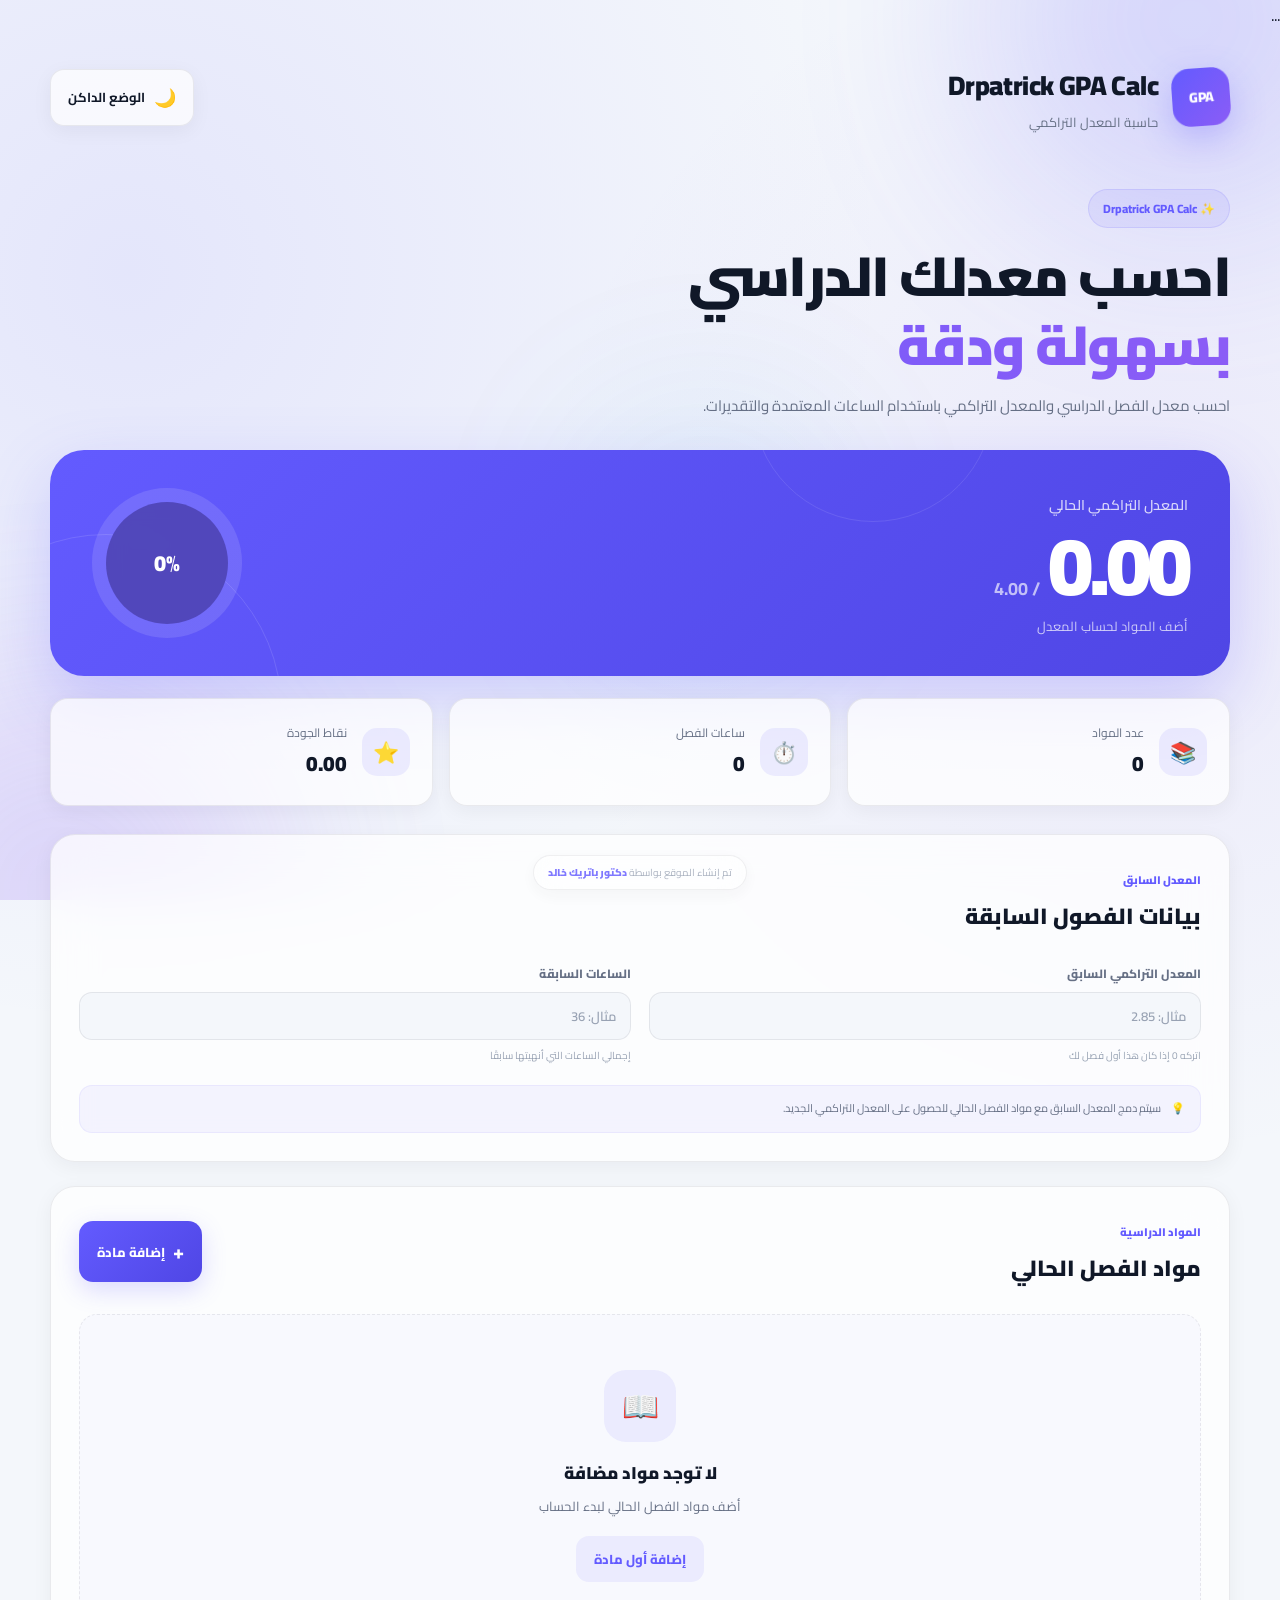
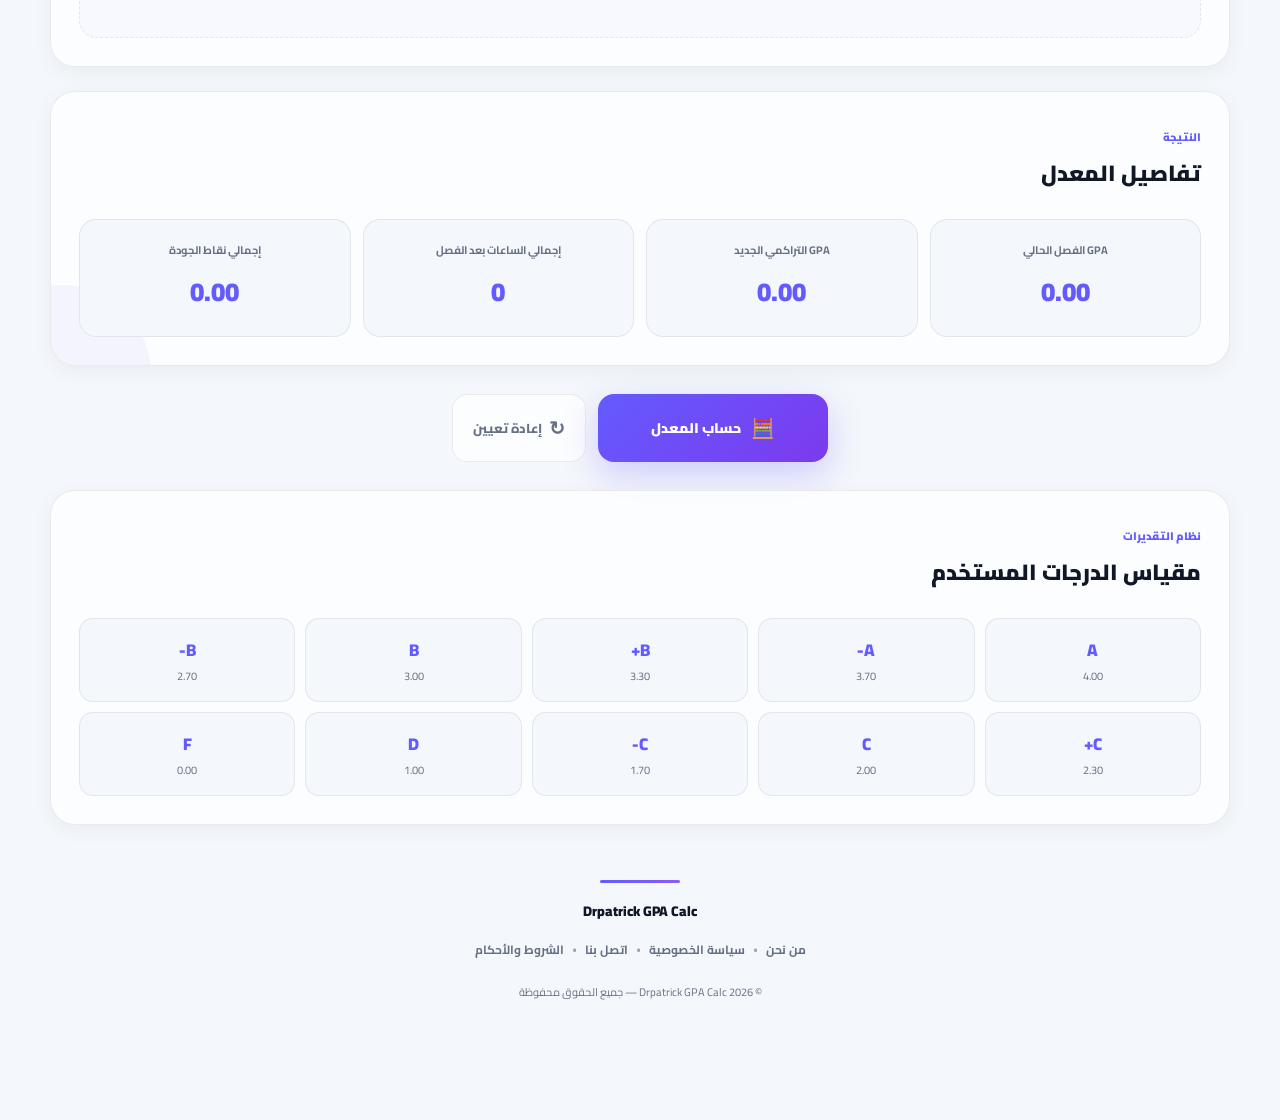
==== commit b00af17a: "Fix HTML syntax in index.html" ====
--- a/index.html
+++ b/index.html
@@ -1,7 +1,7 @@
 <!DOCTYPE html>
 <html lang="ar" dir="rtl">
 
-<head>
+
     <head>
 
     <script async
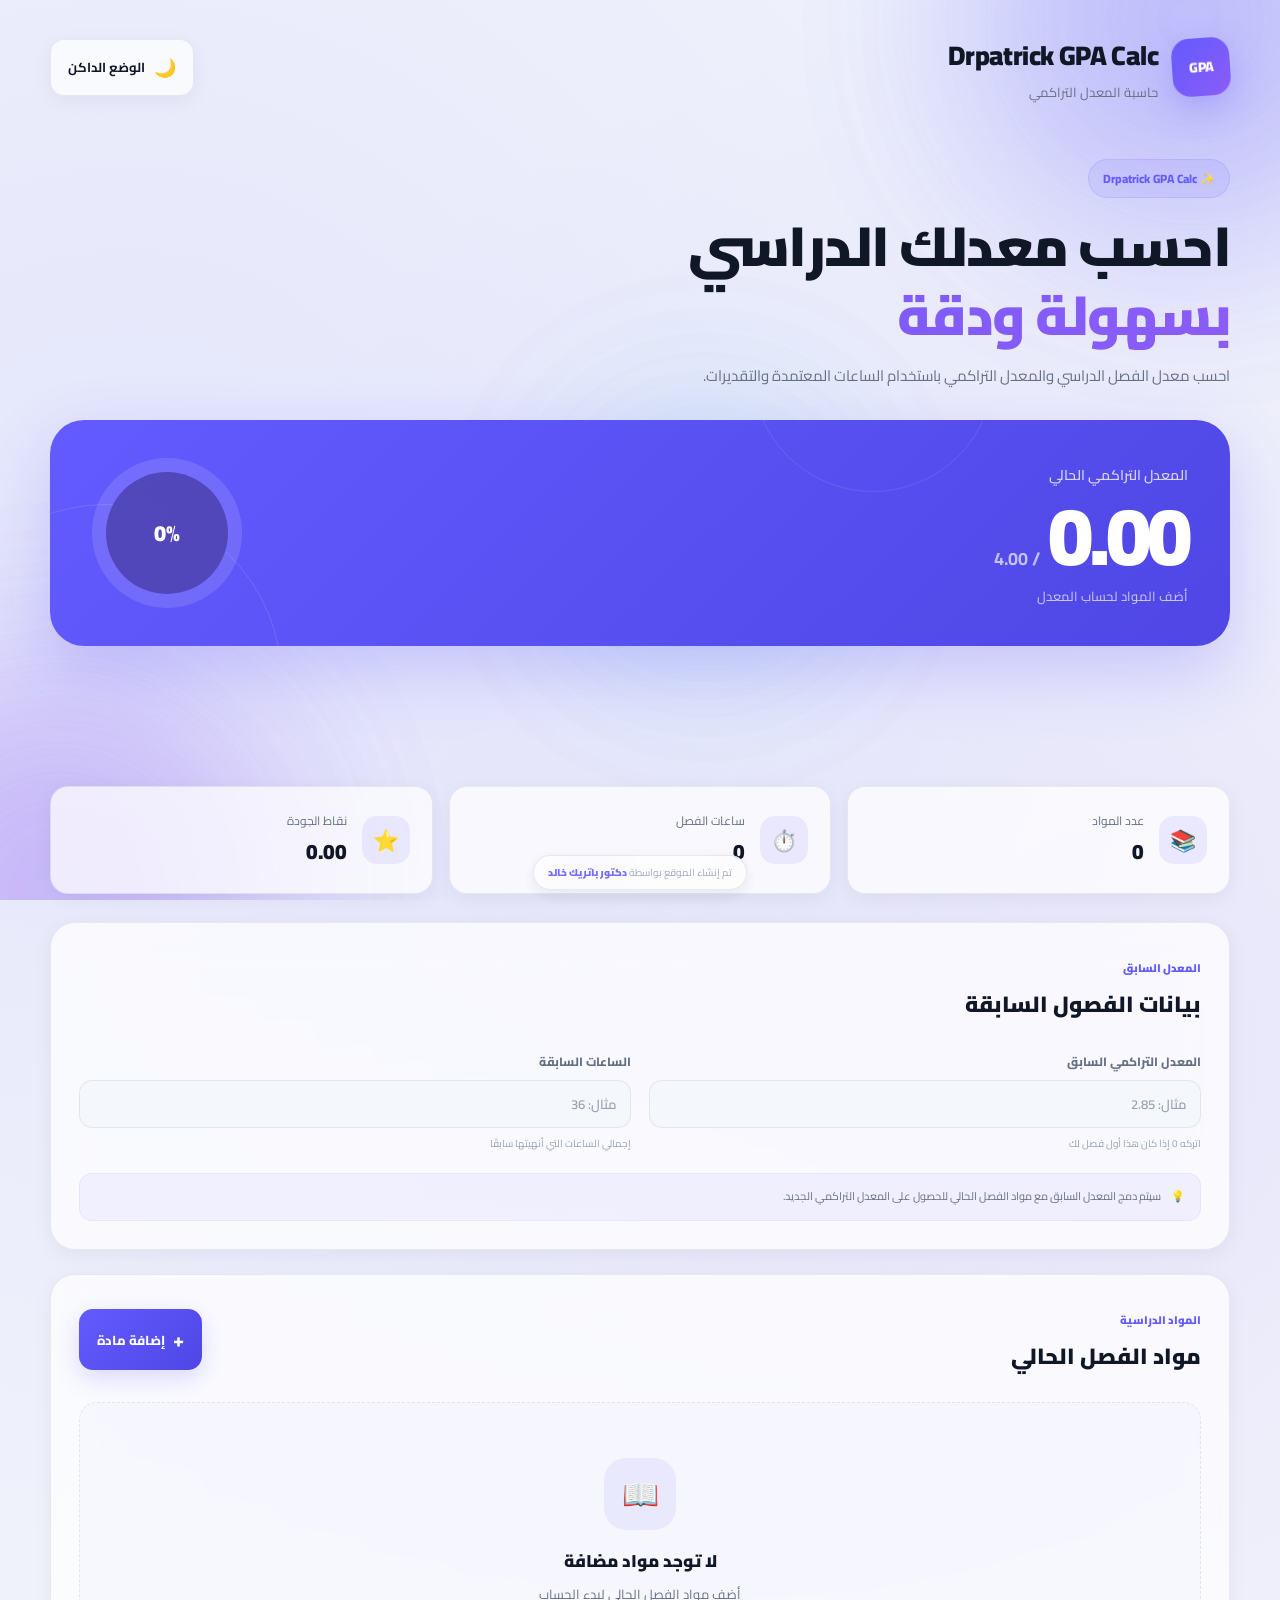
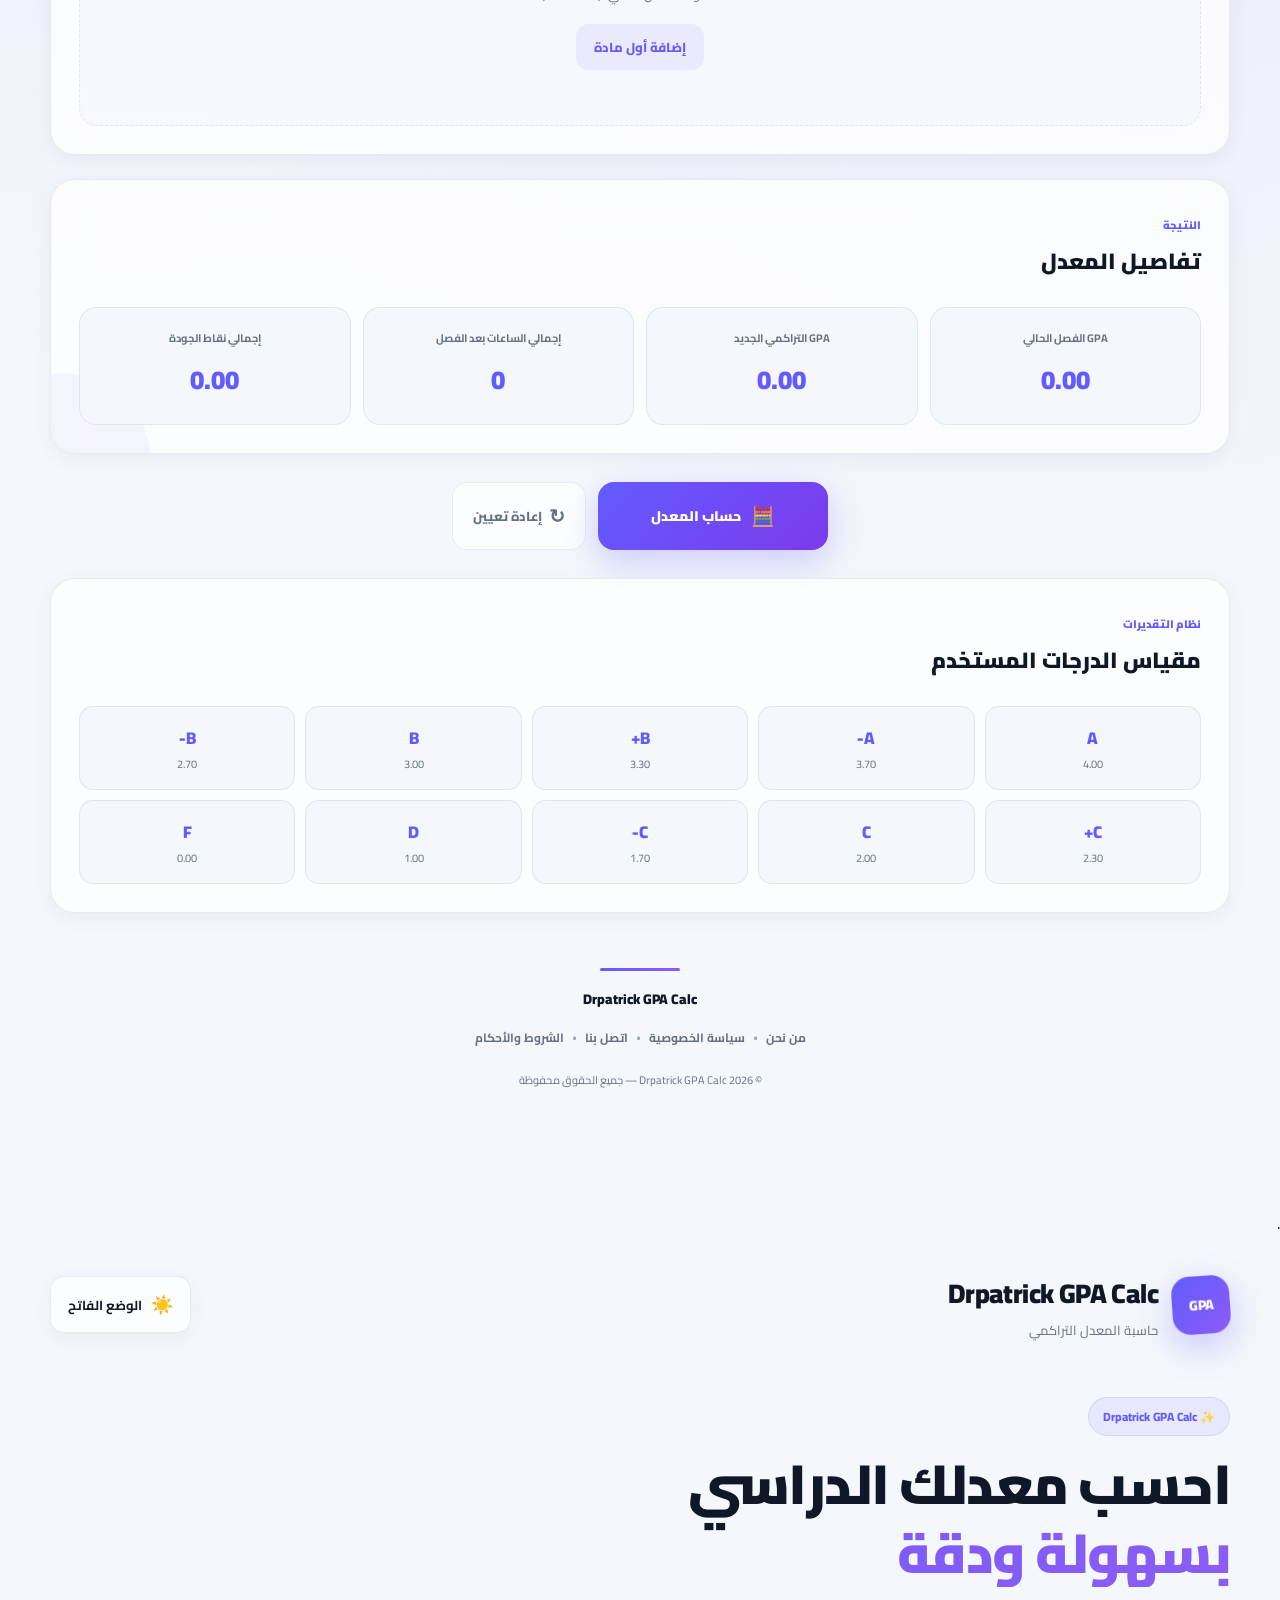
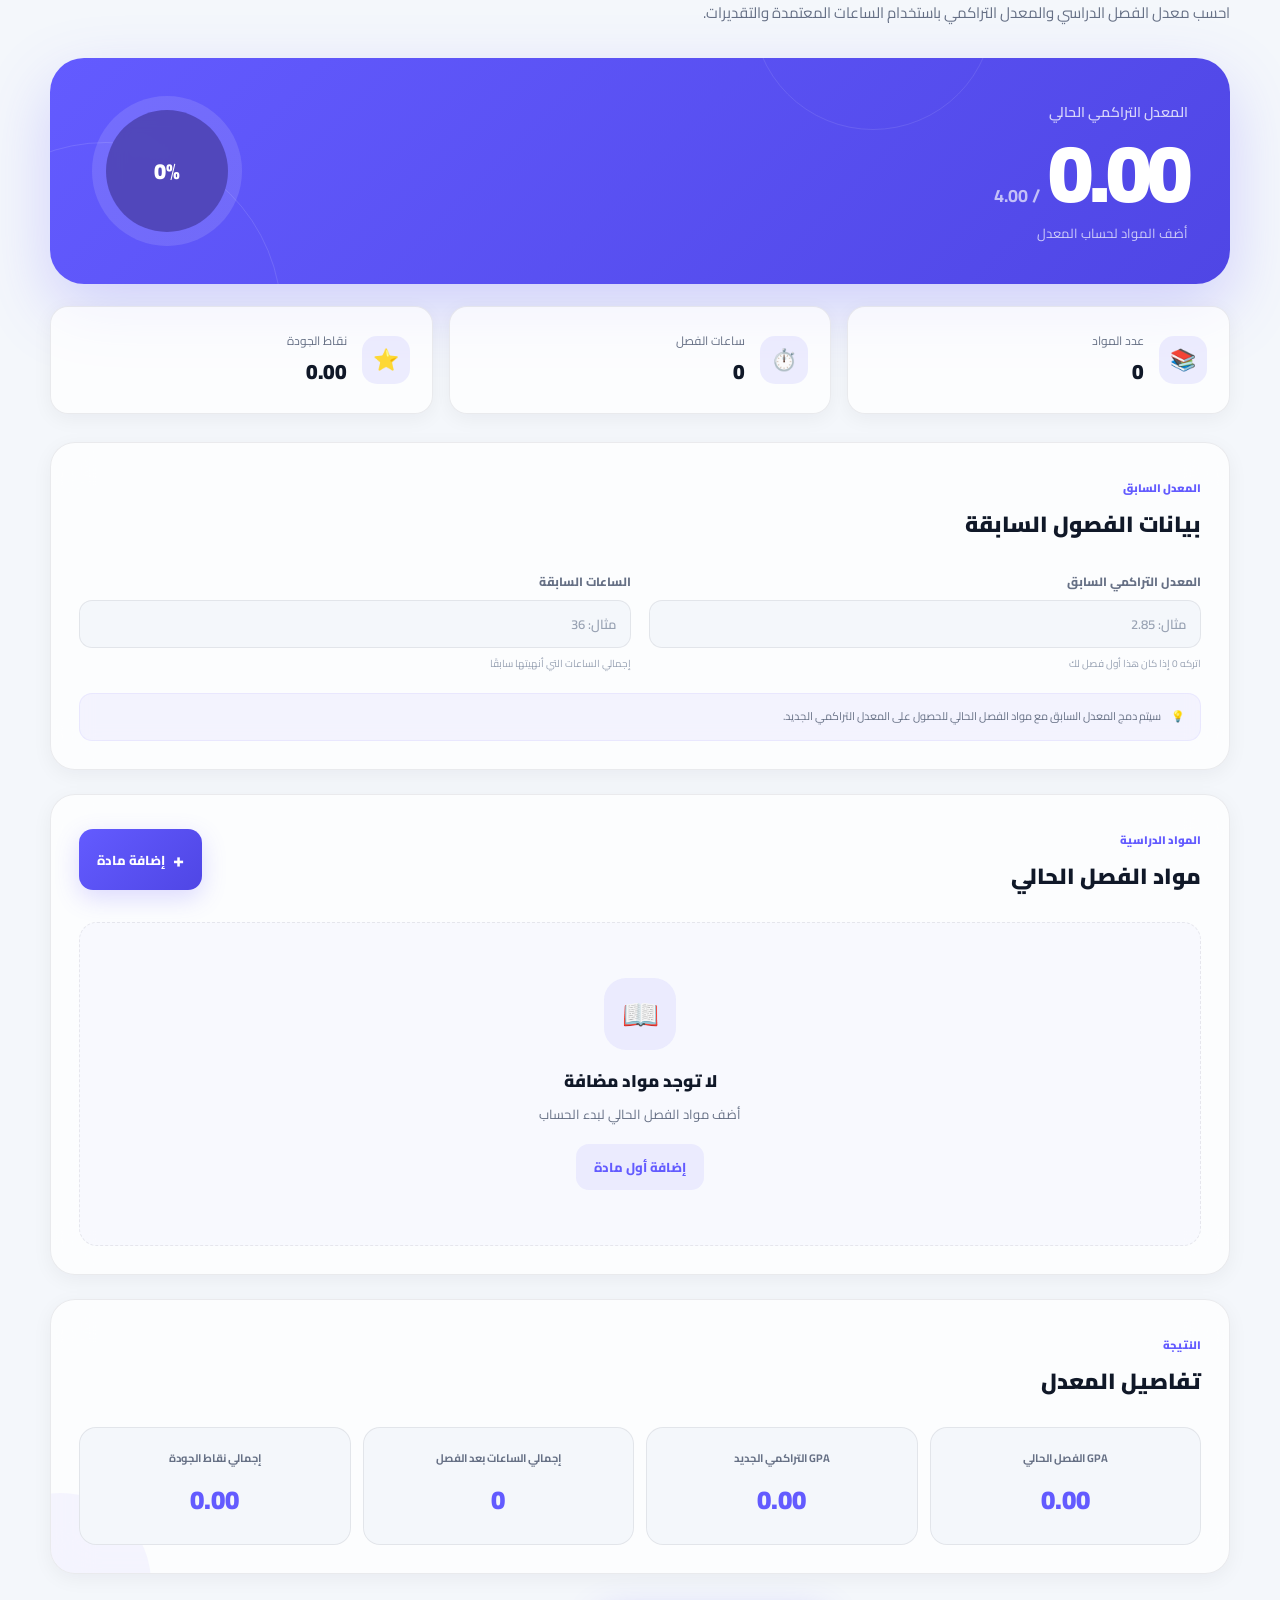
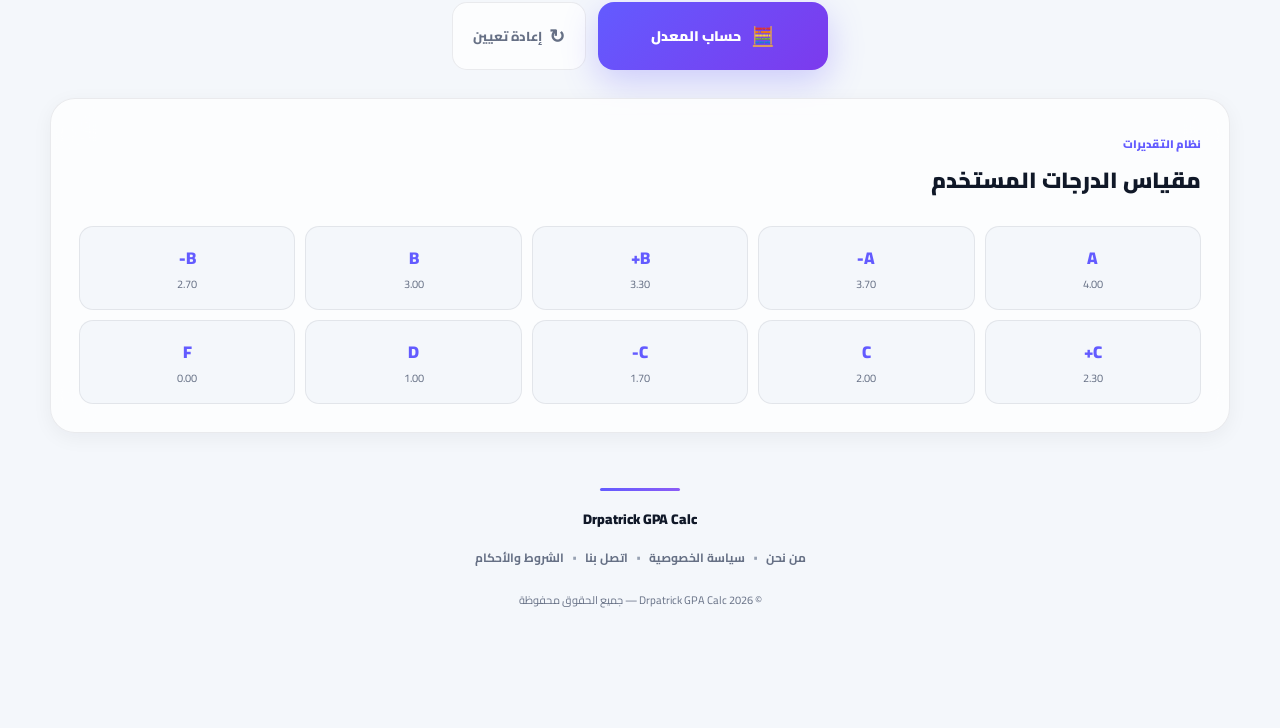
==== commit 528f0c59: "Enhance HTML head with meta tags and AdSense Updated the meta description and title for better clari" ====
--- a/index.html
+++ b/index.html
@@ -1,9 +1,9 @@
 <!DOCTYPE html>
 <html lang="ar" dir="rtl">
 
-
-    <head>
-
+<head>
+
+    <!-- Google AdSense -->
     <script async
         src="https://pagead2.googlesyndication.com/pagead/js/adsbygoogle.js?client=ca-pub-3498134771559877"
         crossorigin="anonymous">
@@ -11,11 +11,6 @@
 
     <meta charset="UTF-8">
 
-    ...
-    
-
-    <meta charset="UTF-8">
-
     <meta
         name="viewport"
         content="width=device-width, initial-scale=1.0"
@@ -28,11 +23,850 @@
 
     <meta
         name="description"
-        content="Drpatrick GPA Calc - حاسبة المعدل التراكمي"
+        content="Drpatrick GPA Calc - حاسبة المعدل التراكمي والفصلي للطلاب"
     >
 
-    <title>Drpatrick GPA Calc</title>
-
+    <meta
+        name="author"
+        content="دكتور باتريك خالد"
+    >
+
+    <title>
+        Drpatrick GPA Calc | حاسبة المعدل الأكاديمي
+    </title>
+
+    <link
+        href="https://fonts.googleapis.com/css2?family=Cairo:wght@400;500;600;700;800;900&display=swap"
+        rel="stylesheet"
+    >
+
+    <link
+        rel="stylesheet"
+        href="style.css"
+    >
+
+</head>
+
+
+<body>
+
+
+    <!-- =========================================
+         BACKGROUND
+    ========================================== -->
+
+    <div class="background-effects">
+
+        <div class="glow glow-1"></div>
+        <div class="glow glow-2"></div>
+        <div class="glow glow-3"></div>
+
+    </div>
+
+
+
+    <!-- =========================================
+         APPLICATION
+    ========================================== -->
+
+    <main class="app-container">
+
+
+        <!-- =====================================
+             HEADER
+        ====================================== -->
+
+        <header class="app-header">
+
+            <div class="brand">
+
+                <div class="brand-icon">
+                    GPA
+                </div>
+
+                <div class="brand-info">
+
+                    <h1>
+                        Drpatrick GPA Calc
+                    </h1>
+
+                    <p>
+                        حاسبة المعدل التراكمي
+                    </p>
+
+                </div>
+
+            </div>
+
+
+            <button
+                id="themeToggle"
+                class="theme-toggle"
+                type="button"
+                aria-label="تغيير وضع الموقع"
+            >
+
+                <span id="themeIcon">
+                    ☀️
+                </span>
+
+                <span id="themeText">
+                    الوضع الفاتح
+                </span>
+
+            </button>
+
+        </header>
+
+
+
+        <!-- =====================================
+             WELCOME
+        ====================================== -->
+
+        <section class="welcome-section">
+
+            <div class="welcome-content">
+
+                <span class="welcome-badge">
+                    ✨ Drpatrick GPA Calc
+                </span>
+
+                <h2>
+
+                    احسب معدلك الدراسي
+
+                    <span>
+                        بسهولة ودقة
+                    </span>
+
+                </h2>
+
+                <p>
+
+                    احسب معدل الفصل الدراسي
+                    والمعدل التراكمي باستخدام
+                    الساعات المعتمدة والتقديرات.
+
+                </p>
+
+            </div>
+
+        </section>
+
+
+
+        <!-- =====================================
+             GPA RESULT
+        ====================================== -->
+
+        <section class="result-card">
+
+            <div class="result-info">
+
+                <span class="result-label">
+                    المعدل التراكمي الحالي
+                </span>
+
+                <div class="gpa-value">
+
+                    <strong id="gpaResult">
+                        0.00
+                    </strong>
+
+                    <span>
+                        / 4.00
+                    </span>
+
+                </div>
+
+                <p id="gpaMessage">
+                    أضف المواد لحساب المعدل
+                </p>
+
+            </div>
+
+
+            <div class="gpa-circle">
+
+                <div class="circle-inner">
+
+                    <span id="gpaPercentage">
+                        0%
+                    </span>
+
+                </div>
+
+            </div>
+
+        </section>
+
+
+
+        <!-- =====================================
+             ADSENSE
+        ====================================== -->
+
+        <section
+            class="ad-container"
+            aria-label="إعلان"
+            style="
+                width:100%;
+                max-width:100%;
+                margin:25px auto;
+                text-align:center;
+                overflow:hidden;
+            "
+        >
+
+            <ins
+                class="adsbygoogle"
+                style="
+                    display:block;
+                    min-height:90px;
+                "
+                data-ad-client="ca-pub-3498134771559877"
+                data-ad-slot="3074876547"
+                data-ad-format="auto"
+                data-full-width-responsive="true"
+            ></ins>
+
+            <script>
+                (adsbygoogle = window.adsbygoogle || []).push({});
+            </script>
+
+        </section>
+
+
+
+        <!-- =====================================
+             STATISTICS
+        ====================================== -->
+
+        <section class="statistics-grid">
+
+
+            <div class="stat-card">
+
+                <div class="stat-icon">
+                    📚
+                </div>
+
+                <div>
+
+                    <span>
+                        عدد المواد
+                    </span>
+
+                    <strong id="subjectsCount">
+                        0
+                    </strong>
+
+                </div>
+
+            </div>
+
+
+
+            <div class="stat-card">
+
+                <div class="stat-icon">
+                    ⏱️
+                </div>
+
+                <div>
+
+                    <span>
+                        ساعات الفصل
+                    </span>
+
+                    <strong id="totalHours">
+                        0
+                    </strong>
+
+                </div>
+
+            </div>
+
+
+
+            <div class="stat-card">
+
+                <div class="stat-icon">
+                    ⭐
+                </div>
+
+                <div>
+
+                    <span>
+                        نقاط الجودة
+                    </span>
+
+                    <strong id="totalPoints">
+                        0.00
+                    </strong>
+
+                </div>
+
+            </div>
+
+
+        </section>
+
+
+
+        <!-- =====================================
+             PREVIOUS GPA
+        ====================================== -->
+
+        <section class="previous-gpa-section">
+
+            <div class="section-header">
+
+                <div>
+
+                    <span class="section-kicker">
+                        المعدل السابق
+                    </span>
+
+                    <h3>
+                        بيانات الفصول السابقة
+                    </h3>
+
+                </div>
+
+            </div>
+
+
+            <div class="previous-gpa-grid">
+
+
+                <div class="field-group">
+
+                    <label for="previousGPA">
+                        المعدل التراكمي السابق
+                    </label>
+
+                    <input
+                        id="previousGPA"
+                        type="number"
+                        min="0"
+                        max="4"
+                        step="0.01"
+                        placeholder="مثال: 2.85"
+                    >
+
+                    <small>
+                        اتركه 0 إذا كان هذا أول فصل لك
+                    </small>
+
+                </div>
+
+
+
+                <div class="field-group">
+
+                    <label for="previousHours">
+                        الساعات السابقة
+                    </label>
+
+                    <input
+                        id="previousHours"
+                        type="number"
+                        min="0"
+                        step="0.5"
+                        placeholder="مثال: 36"
+                    >
+
+                    <small>
+                        إجمالي الساعات التي أنهيتها سابقًا
+                    </small>
+
+                </div>
+
+
+            </div>
+
+
+            <div class="previous-gpa-note">
+
+                💡
+
+                <span>
+                    سيتم دمج المعدل السابق مع مواد الفصل
+                    الحالي للحصول على المعدل التراكمي الجديد.
+                </span>
+
+            </div>
+
+        </section>
+
+
+
+        <!-- =====================================
+             SUBJECTS
+        ====================================== -->
+
+        <section class="subjects-section">
+
+
+            <div class="section-header">
+
+                <div>
+
+                    <span class="section-kicker">
+                        المواد الدراسية
+                    </span>
+
+                    <h3>
+                        مواد الفصل الحالي
+                    </h3>
+
+                </div>
+
+
+                <button
+                    id="addSubjectBtn"
+                    class="primary-button"
+                    type="button"
+                >
+
+                    <span>
+                        +
+                    </span>
+
+                    إضافة مادة
+
+                </button>
+
+            </div>
+
+
+
+            <div
+                id="subjectsContainer"
+                class="subjects-container"
+            >
+
+
+                <div
+                    id="emptyState"
+                    class="empty-state"
+                >
+
+                    <div class="empty-icon">
+                        📖
+                    </div>
+
+                    <h4>
+                        لا توجد مواد مضافة
+                    </h4>
+
+                    <p>
+                        أضف مواد الفصل الحالي لبدء الحساب
+                    </p>
+
+                    <button
+                        id="emptyAddBtn"
+                        class="secondary-button"
+                        type="button"
+                    >
+                        إضافة أول مادة
+                    </button>
+
+                </div>
+
+
+            </div>
+
+        </section>
+
+
+
+        <!-- =====================================
+             CALCULATION RESULTS
+        ====================================== -->
+
+        <section
+            id="calculationDetails"
+            class="calculation-details"
+        >
+
+
+            <div class="section-header">
+
+                <div>
+
+                    <span class="section-kicker">
+                        النتيجة
+                    </span>
+
+                    <h3>
+                        تفاصيل المعدل
+                    </h3>
+
+                </div>
+
+            </div>
+
+
+            <div class="calculation-grid">
+
+
+                <div class="calculation-item">
+
+                    <span>
+                        GPA الفصل الحالي
+                    </span>
+
+                    <strong id="semesterGPA">
+                        0.00
+                    </strong>
+
+                </div>
+
+
+
+                <div class="calculation-item">
+
+                    <span>
+                        GPA التراكمي الجديد
+                    </span>
+
+                    <strong id="cumulativeGPA">
+                        0.00
+                    </strong>
+
+                </div>
+
+
+
+                <div class="calculation-item">
+
+                    <span>
+                        إجمالي الساعات بعد الفصل
+                    </span>
+
+                    <strong id="combinedHours">
+                        0
+                    </strong>
+
+                </div>
+
+
+
+                <div class="calculation-item">
+
+                    <span>
+                        إجمالي نقاط الجودة
+                    </span>
+
+                    <strong id="combinedPoints">
+                        0.00
+                    </strong>
+
+                </div>
+
+
+            </div>
+
+
+        </section>
+
+
+
+        <!-- =====================================
+             ACTIONS
+        ====================================== -->
+
+        <section class="actions-section">
+
+
+            <button
+                id="calculateBtn"
+                class="calculate-button"
+                type="button"
+            >
+
+                <span class="button-icon">
+                    🧮
+                </span>
+
+                حساب المعدل
+
+            </button>
+
+
+
+            <button
+                id="resetBtn"
+                class="reset-button"
+                type="button"
+            >
+
+                <span>
+                    ↻
+                </span>
+
+                إعادة تعيين
+
+            </button>
+
+
+        </section>
+
+
+
+        <!-- =====================================
+             GRADING SYSTEM
+        ====================================== -->
+
+        <section class="grading-section">
+
+
+            <div class="section-header">
+
+                <div>
+
+                    <span class="section-kicker">
+                        نظام التقديرات
+                    </span>
+
+                    <h3>
+                        مقياس الدرجات المستخدم
+                    </h3>
+
+                </div>
+
+            </div>
+
+
+            <div class="grades-grid">
+
+
+                <div class="grade-item">
+                    <strong>A</strong>
+                    <span>4.00</span>
+                </div>
+
+
+                <div class="grade-item">
+                    <strong>A-</strong>
+                    <span>3.70</span>
+                </div>
+
+
+                <div class="grade-item">
+                    <strong>B+</strong>
+                    <span>3.30</span>
+                </div>
+
+
+                <div class="grade-item">
+                    <strong>B</strong>
+                    <span>3.00</span>
+                </div>
+
+
+                <div class="grade-item">
+                    <strong>B-</strong>
+                    <span>2.70</span>
+                </div>
+
+
+                <div class="grade-item">
+                    <strong>C+</strong>
+                    <span>2.30</span>
+                </div>
+
+
+                <div class="grade-item">
+                    <strong>C</strong>
+                    <span>2.00</span>
+                </div>
+
+
+                <div class="grade-item">
+                    <strong>C-</strong>
+                    <span>1.70</span>
+                </div>
+
+
+                <div class="grade-item">
+                    <strong>D</strong>
+                    <span>1.00</span>
+                </div>
+
+
+                <div class="grade-item">
+                    <strong>F</strong>
+                    <span>0.00</span>
+                </div>
+
+
+            </div>
+
+        </section>
+
+
+
+        <!-- =====================================
+             FOOTER
+        ====================================== -->
+
+        <footer class="app-footer">
+
+            <div class="footer-line"></div>
+
+            <p>
+                Drpatrick GPA Calc
+            </p>
+
+            <div
+                style="
+                    display:flex;
+                    justify-content:center;
+                    align-items:center;
+                    flex-wrap:wrap;
+                    gap:8px;
+                    margin:14px 0;
+                "
+            >
+
+                <a
+                    href="about.html"
+                    style="
+                        color:var(--text-secondary);
+                        text-decoration:none;
+                        font-size:12px;
+                        font-weight:700;
+                        transition:.3s;
+                    "
+                >
+                    من نحن
+                </a>
+
+
+                <span style="color:var(--text-muted);">
+                    •
+                </span>
+
+
+                <a
+                    href="privacy.html"
+                    style="
+                        color:var(--text-secondary);
+                        text-decoration:none;
+                        font-size:12px;
+                        font-weight:700;
+                        transition:.3s;
+                    "
+                >
+                    سياسة الخصوصية
+                </a>
+
+
+                <span style="color:var(--text-muted);">
+                    •
+                </span>
+
+
+                <a
+                    href="contact.html"
+                    style="
+                        color:var(--text-secondary);
+                        text-decoration:none;
+                        font-size:12px;
+                        font-weight:700;
+                        transition:.3s;
+                    "
+                >
+                    اتصل بنا
+                </a>
+
+
+                <span style="color:var(--text-muted);">
+                    •
+                </span>
+
+
+                <a
+                    href="terms.html"
+                    style="
+                        color:var(--text-secondary);
+                        text-decoration:none;
+                        font-size:12px;
+                        font-weight:700;
+                        transition:.3s;
+                    "
+                >
+                    الشروط والأحكام
+                </a>
+
+            </div>
+
+
+            <span>
+                © 2026 Drpatrick GPA Calc
+                — جميع الحقوق محفوظة
+            </span>
+
+        </footer>
+
+
+    </main>
+
+
+
+    <!-- =========================================
+         WATERMARK
+    ========================================== -->
+
+    <div class="watermark">
+
+        تم إنشاء الموقع بواسطة
+
+        <strong>
+            دكتور باتريك خالد
+        </strong>
+
+    </div>
+
+
+
+    <!-- =========================================
+         TOAST
+    ========================================== -->
+
+    <div
+        id="toast"
+        class="toast"
+        role="alert"
+        aria-live="polite"
+    >
+
+        <span id="toastIcon">
+            ✓
+        </span>
+
+        <span id="toastMessage">
+            تم تنفيذ العملية بنجاح
+        </span>
+
+    </div>
+
+
+
+    <!-- =========================================
+         APPLICATION SCRIPT
+    ========================================== -->
+
+    <script src="script.js"></script>
+
+
+</body>
+
+                        </html>.
     <link
         href="https://fonts.googleapis.com/css2?family=Cairo:wght@400;500;600;700;800;900&display=swap"
         rel="stylesheet"
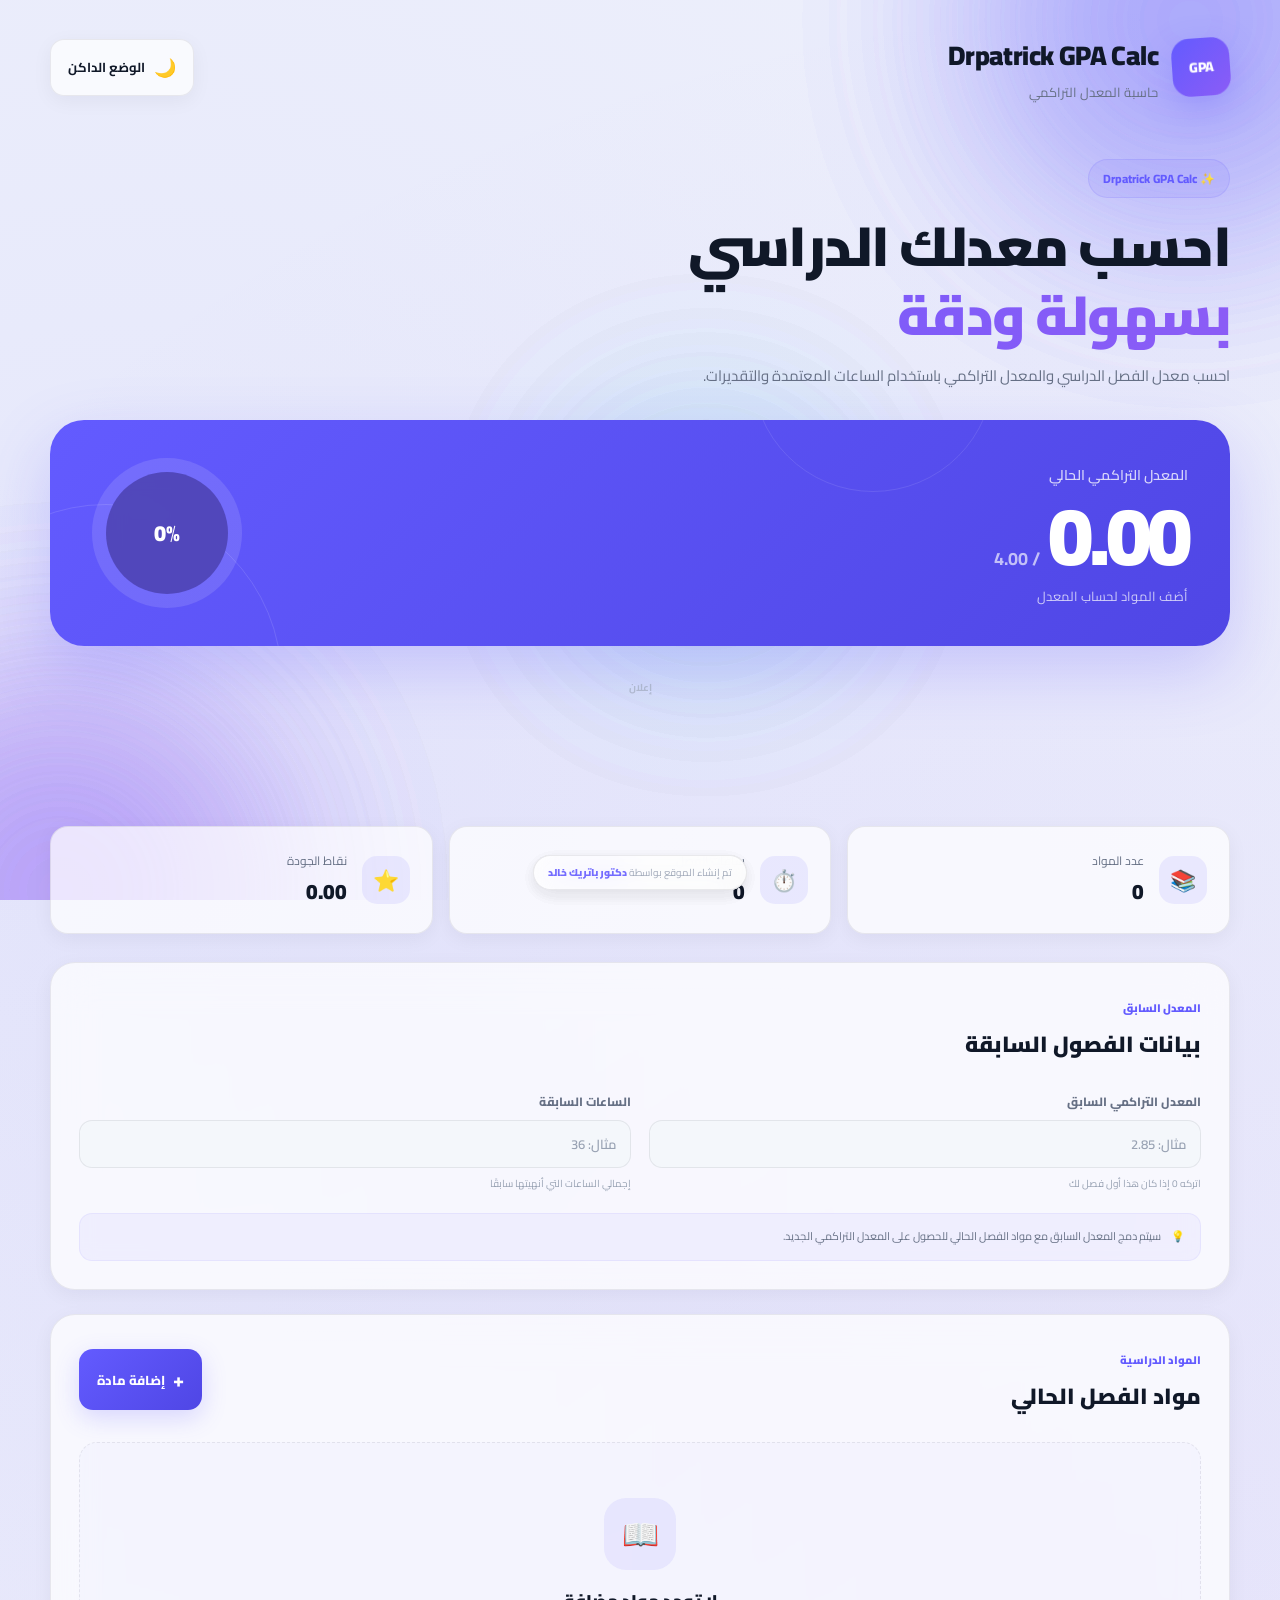
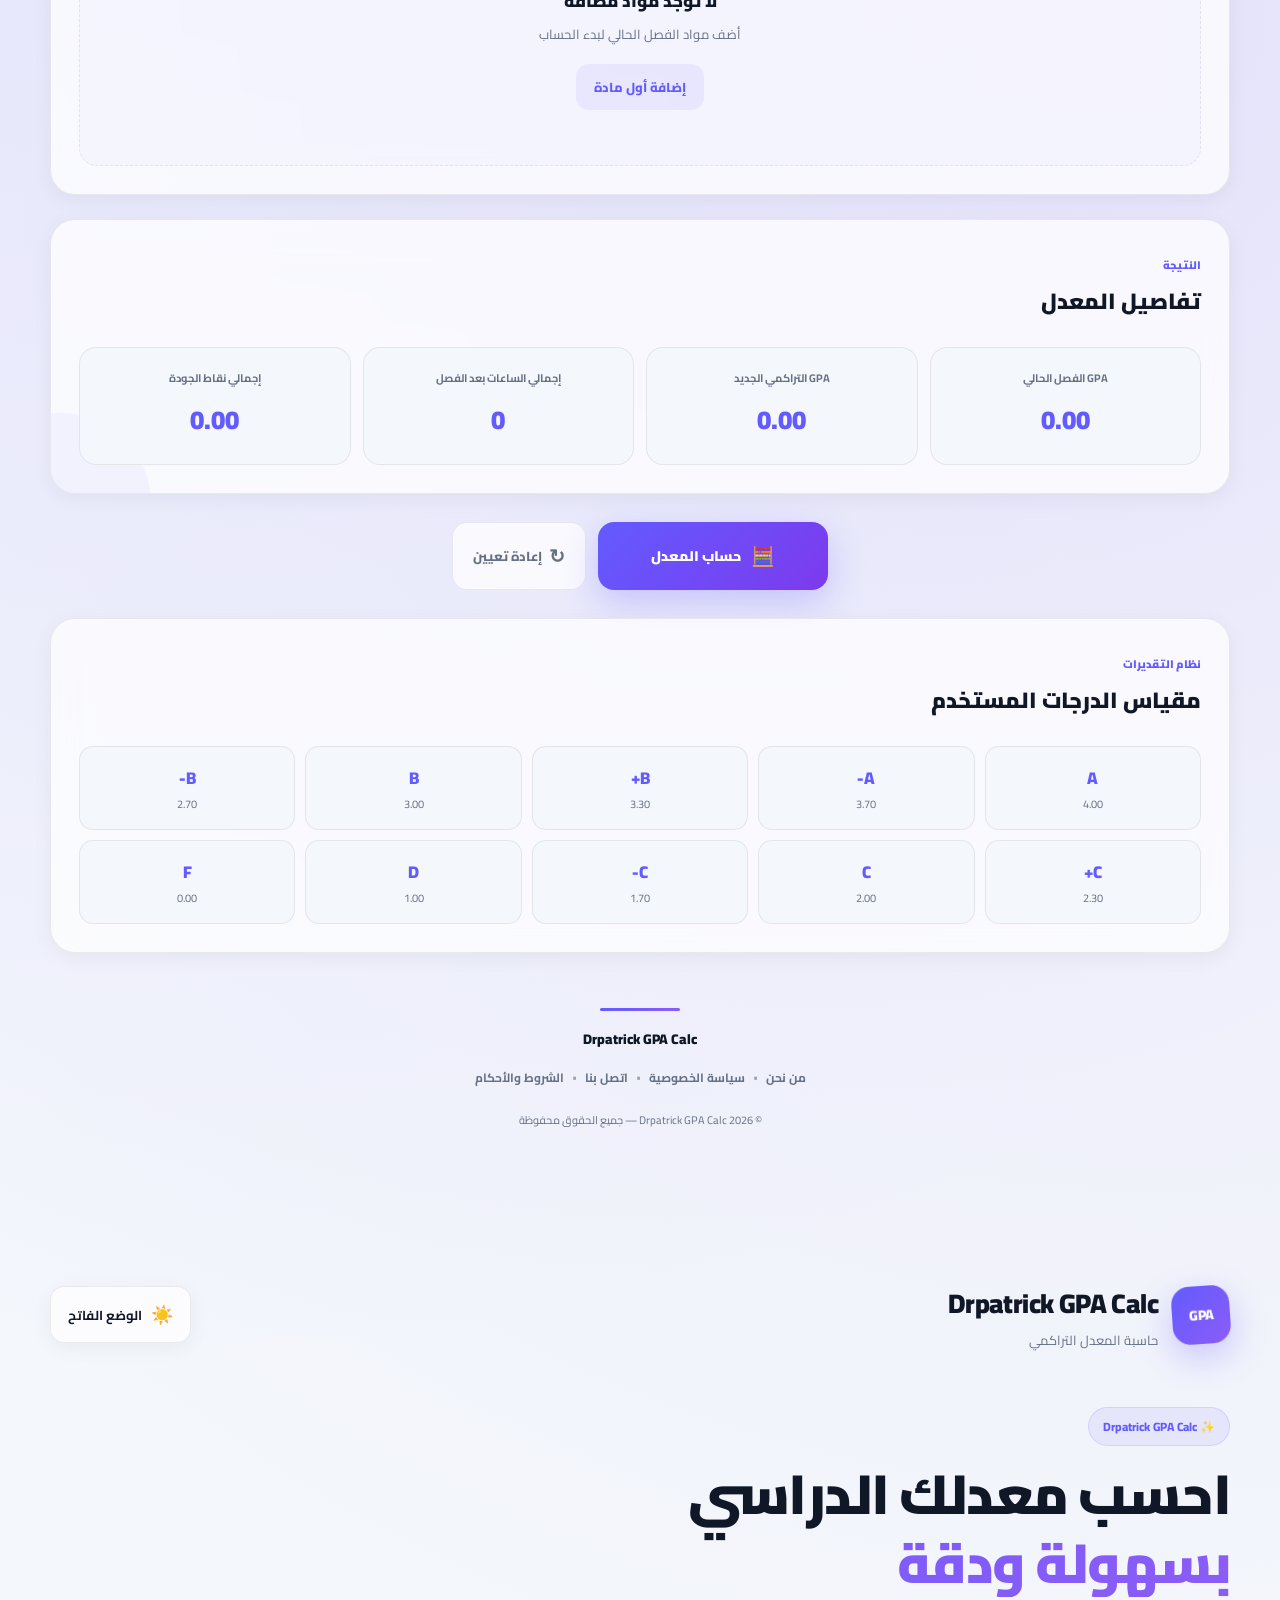
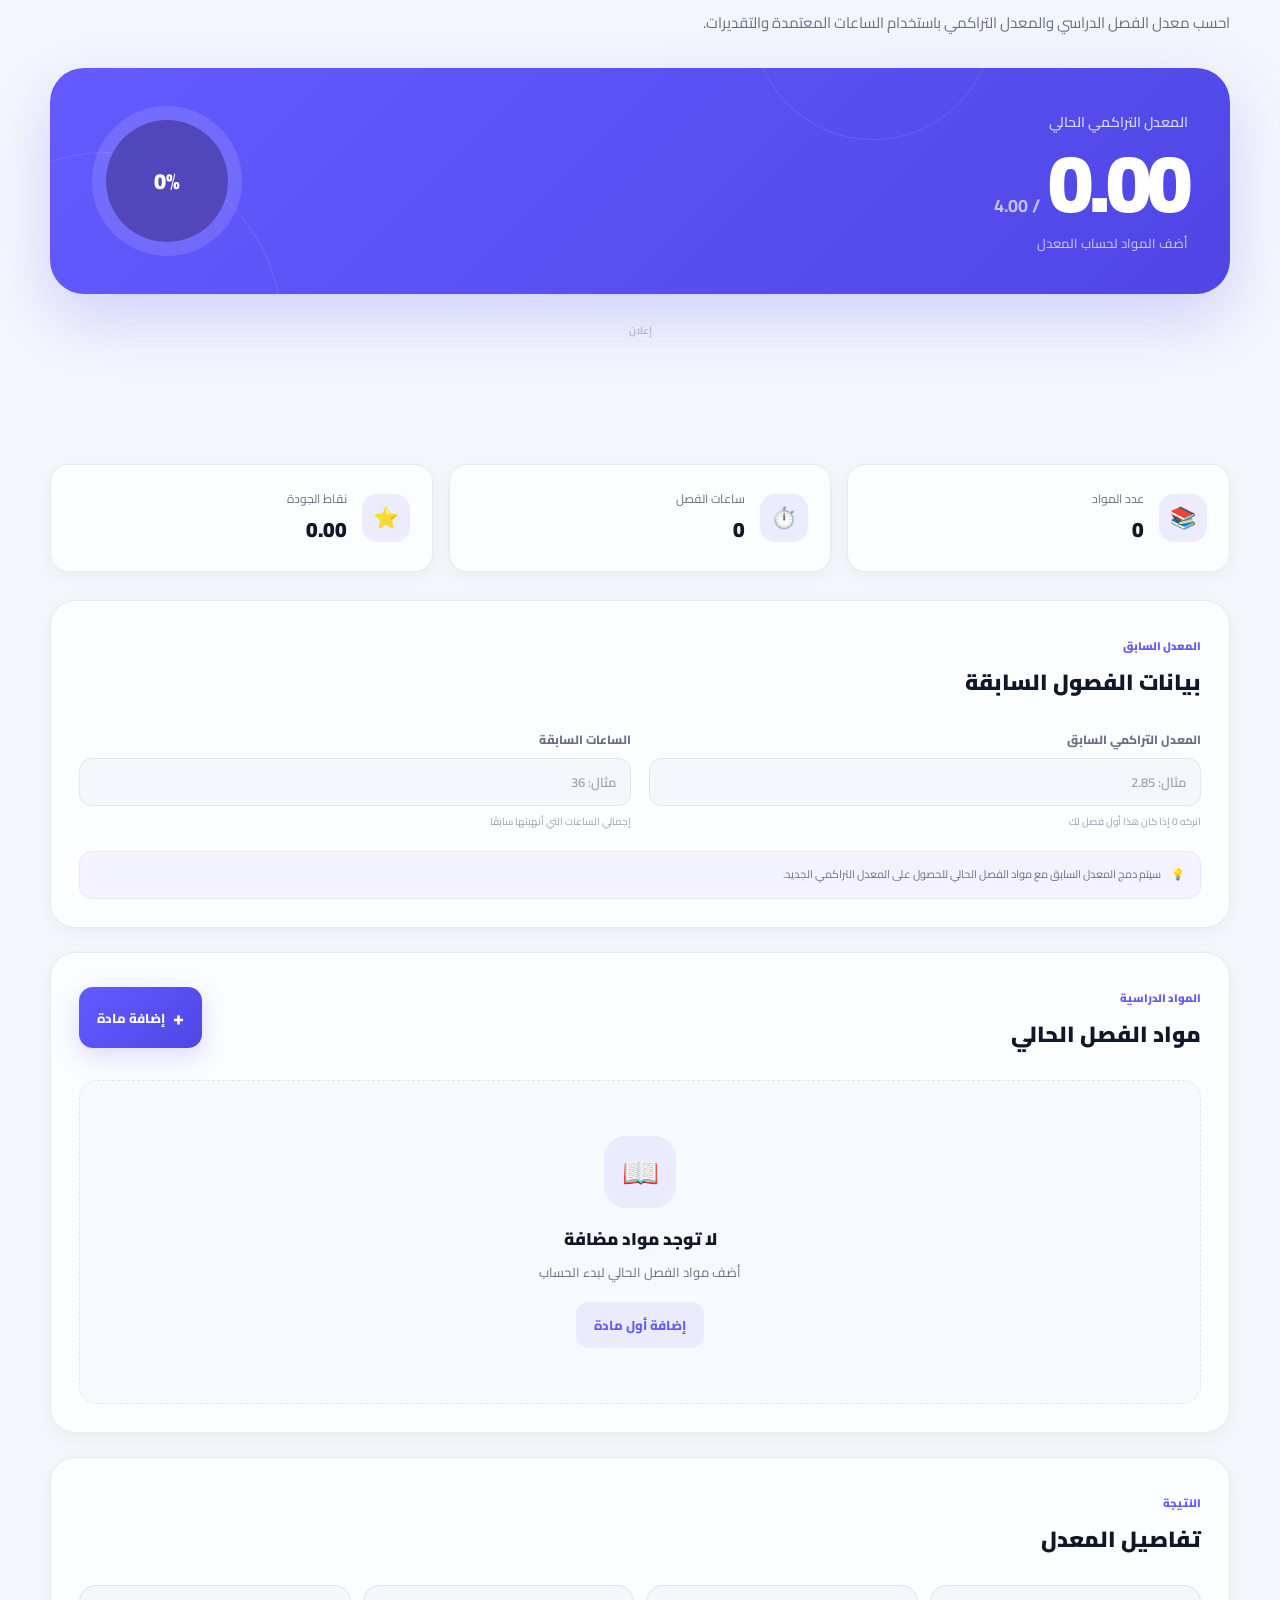
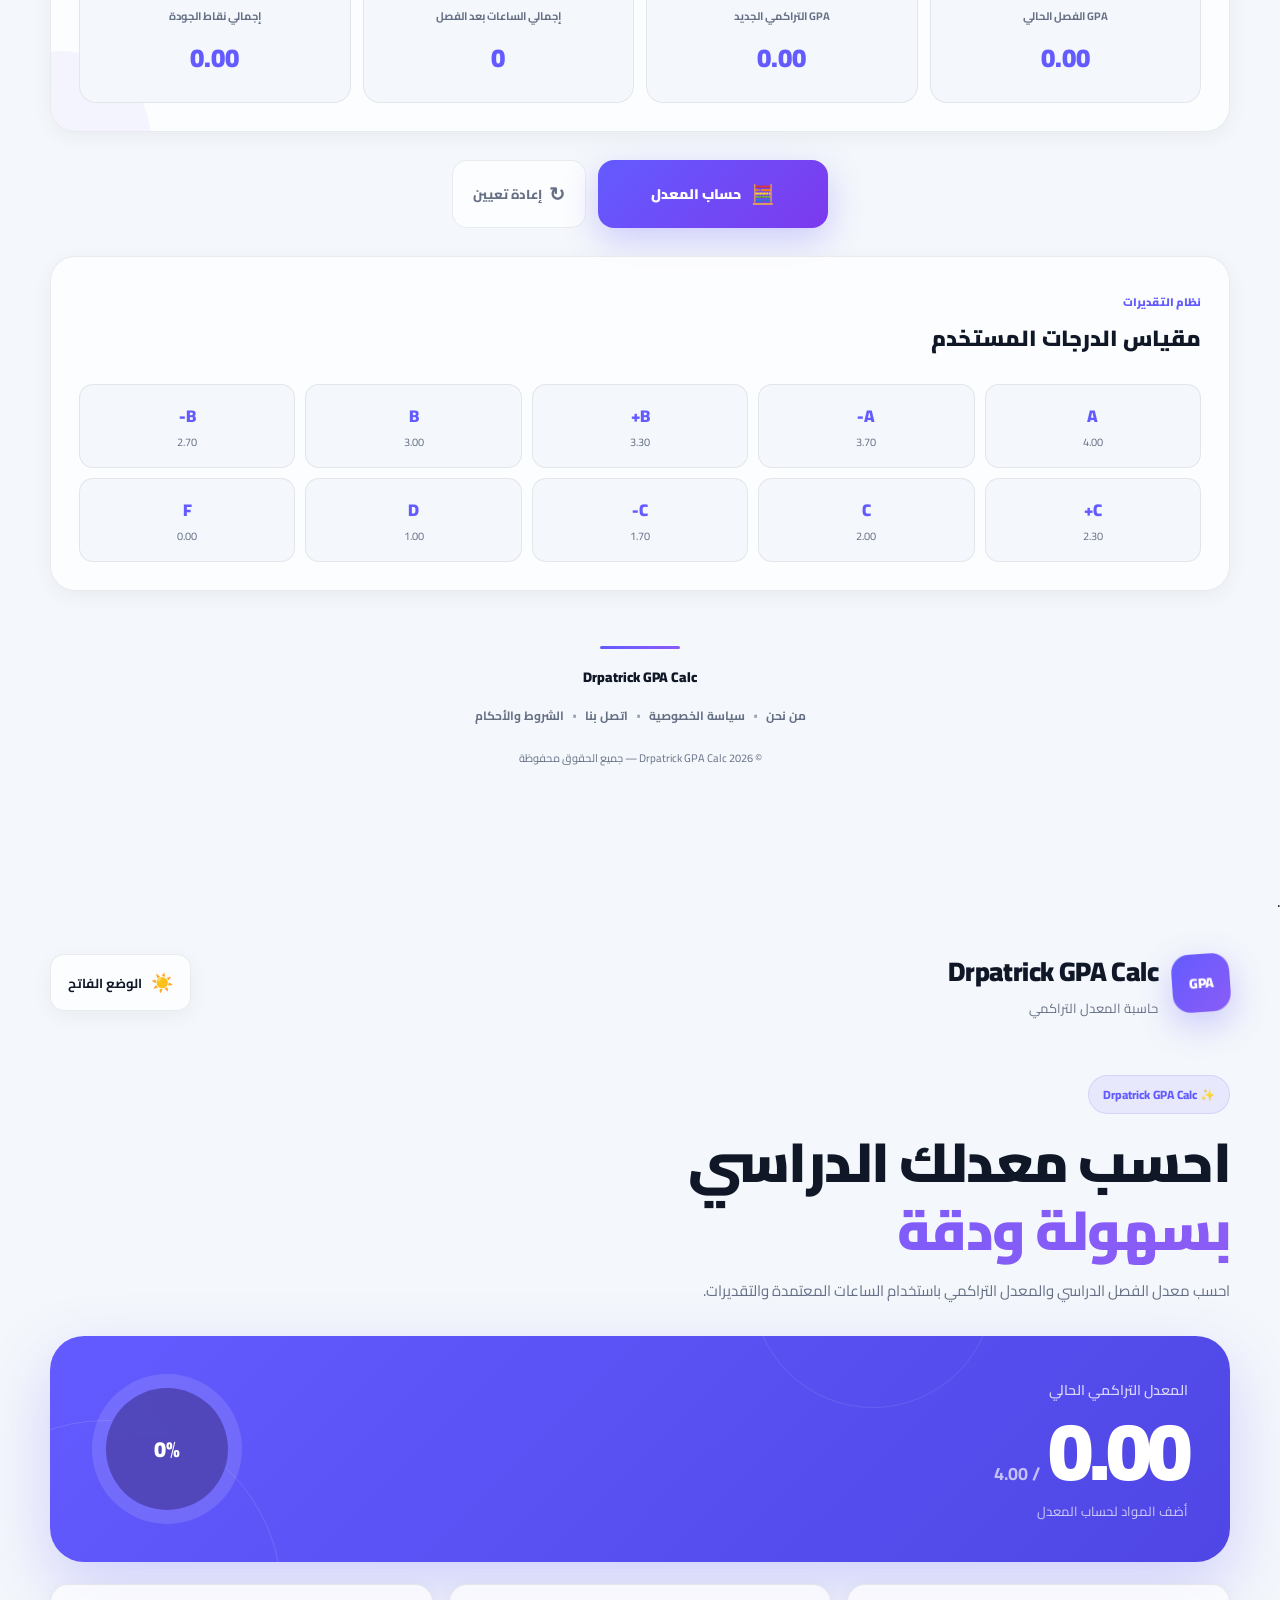
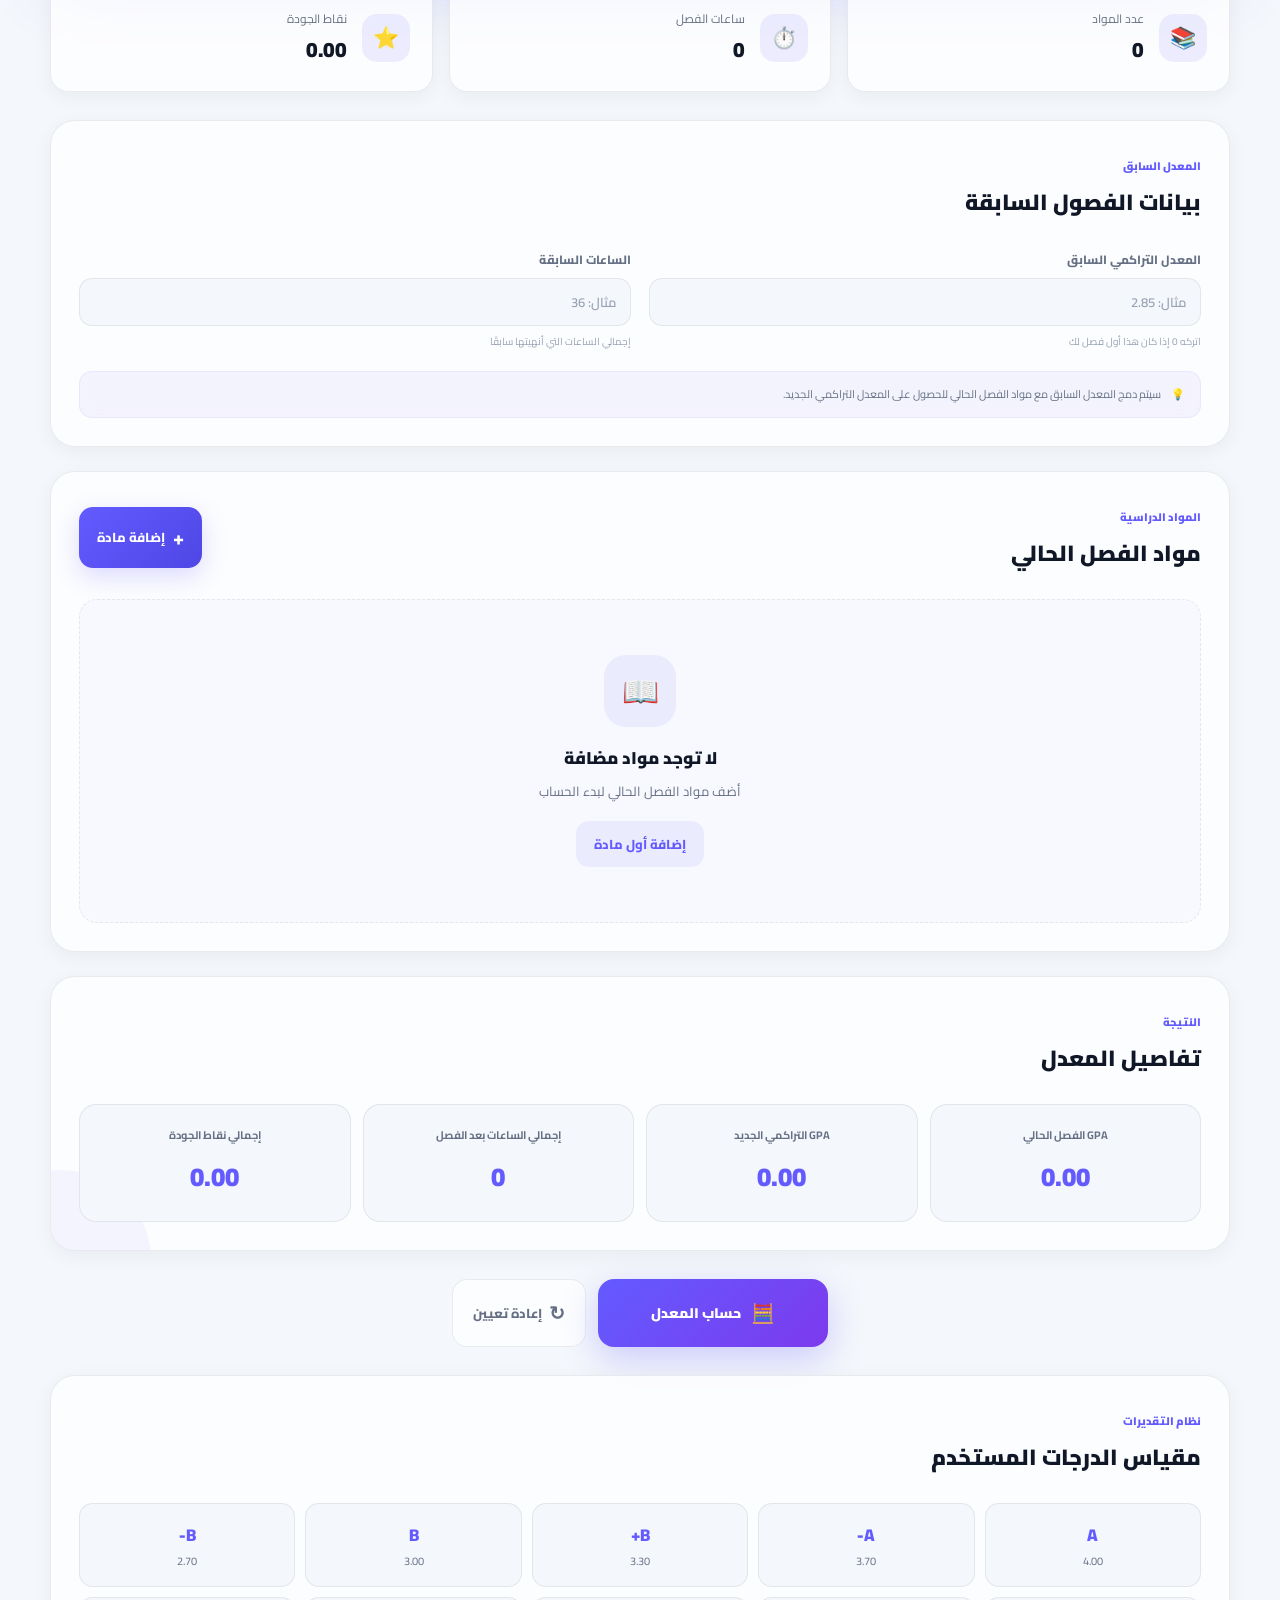
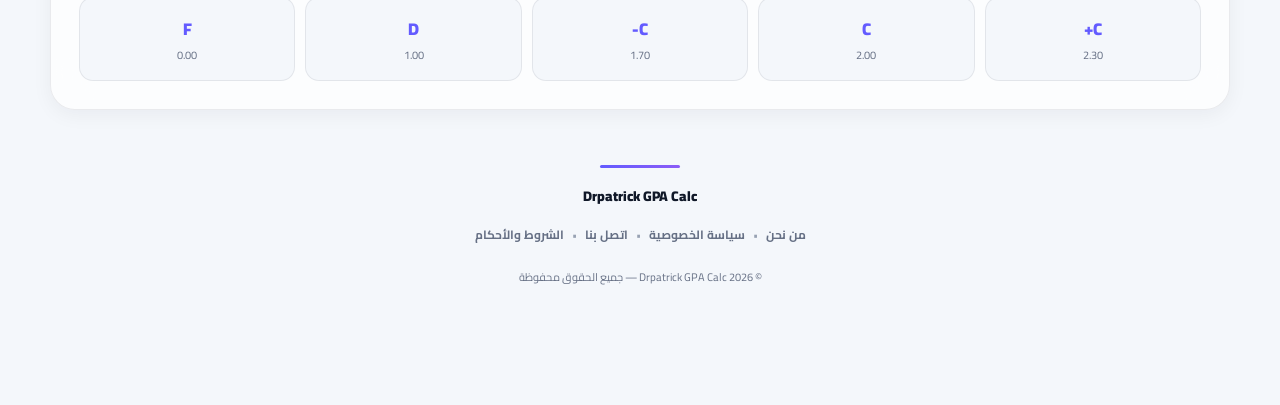
==== commit cedbd033: "Update index.html" ====
--- a/index.html
+++ b/index.html
@@ -3,12 +3,20 @@
 
 <head>
 
-    <!-- Google AdSense -->
+    <!-- =========================================
+         GOOGLE ADSENSE
+    ========================================== -->
+
     <script async
         src="https://pagead2.googlesyndication.com/pagead/js/adsbygoogle.js?client=ca-pub-3498134771559877"
         crossorigin="anonymous">
     </script>
 
+
+    <!-- =========================================
+         META
+    ========================================== -->
+
     <meta charset="UTF-8">
 
     <meta
@@ -31,10 +39,874 @@
         content="دكتور باتريك خالد"
     >
 
+
+    <!-- =========================================
+         TITLE
+    ========================================== -->
+
     <title>
         Drpatrick GPA Calc | حاسبة المعدل الأكاديمي
     </title>
 
+
+    <!-- =========================================
+         GOOGLE FONT
+    ========================================== -->
+
+    <link
+        href="https://fonts.googleapis.com/css2?family=Cairo:wght@400;500;600;700;800;900&display=swap"
+        rel="stylesheet"
+    >
+
+
+    <!-- =========================================
+         CSS
+    ========================================== -->
+
+    <link
+        rel="stylesheet"
+        href="style.css"
+    >
+
+</head>
+
+
+<body>
+
+
+    <!-- =========================================
+         BACKGROUND
+    ========================================== -->
+
+    <div class="background-effects">
+
+        <div class="glow glow-1"></div>
+
+        <div class="glow glow-2"></div>
+
+        <div class="glow glow-3"></div>
+
+    </div>
+
+
+
+    <!-- =========================================
+         APPLICATION
+    ========================================== -->
+
+    <main class="app-container">
+
+
+        <!-- =====================================
+             HEADER
+        ====================================== -->
+
+        <header class="app-header">
+
+            <div class="brand">
+
+                <div class="brand-icon">
+                    GPA
+                </div>
+
+
+                <div class="brand-info">
+
+                    <h1>
+                        Drpatrick GPA Calc
+                    </h1>
+
+                    <p>
+                        حاسبة المعدل التراكمي
+                    </p>
+
+                </div>
+
+            </div>
+
+
+            <button
+                id="themeToggle"
+                class="theme-toggle"
+                type="button"
+                aria-label="تغيير وضع الموقع"
+            >
+
+                <span id="themeIcon">
+                    ☀️
+                </span>
+
+                <span id="themeText">
+                    الوضع الفاتح
+                </span>
+
+            </button>
+
+        </header>
+
+
+
+        <!-- =====================================
+             WELCOME
+        ====================================== -->
+
+        <section class="welcome-section">
+
+            <div class="welcome-content">
+
+                <span class="welcome-badge">
+                    ✨ Drpatrick GPA Calc
+                </span>
+
+
+                <h2>
+
+                    احسب معدلك الدراسي
+
+                    <span>
+                        بسهولة ودقة
+                    </span>
+
+                </h2>
+
+
+                <p>
+
+                    احسب معدل الفصل الدراسي
+                    والمعدل التراكمي باستخدام
+                    الساعات المعتمدة والتقديرات.
+
+                </p>
+
+            </div>
+
+        </section>
+
+
+
+        <!-- =====================================
+             GPA RESULT
+        ====================================== -->
+
+        <section class="result-card">
+
+            <div class="result-info">
+
+                <span class="result-label">
+                    المعدل التراكمي الحالي
+                </span>
+
+
+                <div class="gpa-value">
+
+                    <strong id="gpaResult">
+                        0.00
+                    </strong>
+
+                    <span>
+                        / 4.00
+                    </span>
+
+                </div>
+
+
+                <p id="gpaMessage">
+                    أضف المواد لحساب المعدل
+                </p>
+
+            </div>
+
+
+            <div class="gpa-circle">
+
+                <div class="circle-inner">
+
+                    <span id="gpaPercentage">
+                        0%
+                    </span>
+
+                </div>
+
+            </div>
+
+        </section>
+
+
+
+        <!-- =====================================
+             GOOGLE ADSENSE
+        ====================================== -->
+
+        <section
+            class="ad-container"
+            aria-label="إعلان"
+        >
+
+            <ins
+                class="adsbygoogle"
+                style="display:block"
+                data-ad-client="ca-pub-3498134771559877"
+                data-ad-slot="3074876547"
+                data-ad-format="auto"
+                data-full-width-responsive="true"
+            ></ins>
+
+
+            <script>
+
+                (adsbygoogle = window.adsbygoogle || []).push({});
+
+            </script>
+
+        </section>
+
+
+
+        <!-- =====================================
+             STATISTICS
+        ====================================== -->
+
+        <section class="statistics-grid">
+
+
+            <div class="stat-card">
+
+                <div class="stat-icon">
+                    📚
+                </div>
+
+
+                <div>
+
+                    <span>
+                        عدد المواد
+                    </span>
+
+                    <strong id="subjectsCount">
+                        0
+                    </strong>
+
+                </div>
+
+            </div>
+
+
+
+            <div class="stat-card">
+
+                <div class="stat-icon">
+                    ⏱️
+                </div>
+
+
+                <div>
+
+                    <span>
+                        ساعات الفصل
+                    </span>
+
+                    <strong id="totalHours">
+                        0
+                    </strong>
+
+                </div>
+
+            </div>
+
+
+
+            <div class="stat-card">
+
+                <div class="stat-icon">
+                    ⭐
+                </div>
+
+
+                <div>
+
+                    <span>
+                        نقاط الجودة
+                    </span>
+
+                    <strong id="totalPoints">
+                        0.00
+                    </strong>
+
+                </div>
+
+            </div>
+
+
+        </section>
+
+
+
+        <!-- =====================================
+             PREVIOUS GPA
+        ====================================== -->
+
+        <section class="previous-gpa-section">
+
+            <div class="section-header">
+
+                <div>
+
+                    <span class="section-kicker">
+                        المعدل السابق
+                    </span>
+
+                    <h3>
+                        بيانات الفصول السابقة
+                    </h3>
+
+                </div>
+
+            </div>
+
+
+            <div class="previous-gpa-grid">
+
+
+                <div class="field-group">
+
+                    <label for="previousGPA">
+                        المعدل التراكمي السابق
+                    </label>
+
+
+                    <input
+                        id="previousGPA"
+                        type="number"
+                        min="0"
+                        max="4"
+                        step="0.01"
+                        placeholder="مثال: 2.85"
+                    >
+
+
+                    <small>
+                        اتركه 0 إذا كان هذا أول فصل لك
+                    </small>
+
+                </div>
+
+
+
+                <div class="field-group">
+
+                    <label for="previousHours">
+                        الساعات السابقة
+                    </label>
+
+
+                    <input
+                        id="previousHours"
+                        type="number"
+                        min="0"
+                        step="0.5"
+                        placeholder="مثال: 36"
+                    >
+
+
+                    <small>
+                        إجمالي الساعات التي أنهيتها سابقًا
+                    </small>
+
+                </div>
+
+
+            </div>
+
+
+            <div class="previous-gpa-note">
+
+                💡
+
+                <span>
+
+                    سيتم دمج المعدل السابق مع مواد الفصل
+                    الحالي للحصول على المعدل التراكمي الجديد.
+
+                </span>
+
+            </div>
+
+        </section>
+
+
+
+        <!-- =====================================
+             SUBJECTS
+        ====================================== -->
+
+        <section class="subjects-section">
+
+
+            <div class="section-header">
+
+                <div>
+
+                    <span class="section-kicker">
+                        المواد الدراسية
+                    </span>
+
+                    <h3>
+                        مواد الفصل الحالي
+                    </h3>
+
+                </div>
+
+
+                <button
+                    id="addSubjectBtn"
+                    class="primary-button"
+                    type="button"
+                >
+
+                    <span>
+                        +
+                    </span>
+
+                    إضافة مادة
+
+                </button>
+
+            </div>
+
+
+
+            <div
+                id="subjectsContainer"
+                class="subjects-container"
+            >
+
+
+                <div
+                    id="emptyState"
+                    class="empty-state"
+                >
+
+                    <div class="empty-icon">
+                        📖
+                    </div>
+
+
+                    <h4>
+                        لا توجد مواد مضافة
+                    </h4>
+
+
+                    <p>
+                        أضف مواد الفصل الحالي لبدء الحساب
+                    </p>
+
+
+                    <button
+                        id="emptyAddBtn"
+                        class="secondary-button"
+                        type="button"
+                    >
+
+                        إضافة أول مادة
+
+                    </button>
+
+                </div>
+
+
+            </div>
+
+        </section>
+
+
+
+        <!-- =====================================
+             CALCULATION RESULTS
+        ====================================== -->
+
+        <section
+            id="calculationDetails"
+            class="calculation-details"
+        >
+
+
+            <div class="section-header">
+
+                <div>
+
+                    <span class="section-kicker">
+                        النتيجة
+                    </span>
+
+                    <h3>
+                        تفاصيل المعدل
+                    </h3>
+
+                </div>
+
+            </div>
+
+
+            <div class="calculation-grid">
+
+
+                <div class="calculation-item">
+
+                    <span>
+                        GPA الفصل الحالي
+                    </span>
+
+                    <strong id="semesterGPA">
+                        0.00
+                    </strong>
+
+                </div>
+
+
+
+                <div class="calculation-item">
+
+                    <span>
+                        GPA التراكمي الجديد
+                    </span>
+
+                    <strong id="cumulativeGPA">
+                        0.00
+                    </strong>
+
+                </div>
+
+
+
+                <div class="calculation-item">
+
+                    <span>
+                        إجمالي الساعات بعد الفصل
+                    </span>
+
+                    <strong id="combinedHours">
+                        0
+                    </strong>
+
+                </div>
+
+
+
+                <div class="calculation-item">
+
+                    <span>
+                        إجمالي نقاط الجودة
+                    </span>
+
+                    <strong id="combinedPoints">
+                        0.00
+                    </strong>
+
+                </div>
+
+
+            </div>
+
+        </section>
+
+
+
+        <!-- =====================================
+             ACTIONS
+        ====================================== -->
+
+        <section class="actions-section">
+
+
+            <button
+                id="calculateBtn"
+                class="calculate-button"
+                type="button"
+            >
+
+                <span class="button-icon">
+                    🧮
+                </span>
+
+                حساب المعدل
+
+            </button>
+
+
+
+            <button
+                id="resetBtn"
+                class="reset-button"
+                type="button"
+            >
+
+                <span>
+                    ↻
+                </span>
+
+                إعادة تعيين
+
+            </button>
+
+
+        </section>
+
+
+
+        <!-- =====================================
+             GRADING SYSTEM
+        ====================================== -->
+
+        <section class="grading-section">
+
+
+            <div class="section-header">
+
+                <div>
+
+                    <span class="section-kicker">
+                        نظام التقديرات
+                    </span>
+
+                    <h3>
+                        مقياس الدرجات المستخدم
+                    </h3>
+
+                </div>
+
+            </div>
+
+
+            <div class="grades-grid">
+
+
+                <div class="grade-item">
+                    <strong>A</strong>
+                    <span>4.00</span>
+                </div>
+
+
+                <div class="grade-item">
+                    <strong>A-</strong>
+                    <span>3.70</span>
+                </div>
+
+
+                <div class="grade-item">
+                    <strong>B+</strong>
+                    <span>3.30</span>
+                </div>
+
+
+                <div class="grade-item">
+                    <strong>B</strong>
+                    <span>3.00</span>
+                </div>
+
+
+                <div class="grade-item">
+                    <strong>B-</strong>
+                    <span>2.70</span>
+                </div>
+
+
+                <div class="grade-item">
+                    <strong>C+</strong>
+                    <span>2.30</span>
+                </div>
+
+
+                <div class="grade-item">
+                    <strong>C</strong>
+                    <span>2.00</span>
+                </div>
+
+
+                <div class="grade-item">
+                    <strong>C-</strong>
+                    <span>1.70</span>
+                </div>
+
+
+                <div class="grade-item">
+                    <strong>D</strong>
+                    <span>1.00</span>
+                </div>
+
+
+                <div class="grade-item">
+                    <strong>F</strong>
+                    <span>0.00</span>
+                </div>
+
+
+            </div>
+
+        </section>
+
+
+
+        <!-- =====================================
+             FOOTER
+        ====================================== -->
+
+        <footer class="app-footer">
+
+            <div class="footer-line"></div>
+
+
+            <p>
+                Drpatrick GPA Calc
+            </p>
+
+
+            <div
+                style="
+                    display:flex;
+                    justify-content:center;
+                    align-items:center;
+                    flex-wrap:wrap;
+                    gap:8px;
+                    margin:14px 0;
+                "
+            >
+
+
+                <a
+                    href="about.html"
+                    style="
+                        color:var(--text-secondary);
+                        text-decoration:none;
+                        font-size:12px;
+                        font-weight:700;
+                        transition:.3s;
+                    "
+                >
+                    من نحن
+                </a>
+
+
+                <span style="color:var(--text-muted);">
+                    •
+                </span>
+
+
+                <a
+                    href="privacy.html"
+                    style="
+                        color:var(--text-secondary);
+                        text-decoration:none;
+                        font-size:12px;
+                        font-weight:700;
+                        transition:.3s;
+                    "
+                >
+                    سياسة الخصوصية
+                </a>
+
+
+                <span style="color:var(--text-muted);">
+                    •
+                </span>
+
+
+                <a
+                    href="contact.html"
+                    style="
+                        color:var(--text-secondary);
+                        text-decoration:none;
+                        font-size:12px;
+                        font-weight:700;
+                        transition:.3s;
+                    "
+                >
+                    اتصل بنا
+                </a>
+
+
+                <span style="color:var(--text-muted);">
+                    •
+                </span>
+
+
+                <a
+                    href="terms.html"
+                    style="
+                        color:var(--text-secondary);
+                        text-decoration:none;
+                        font-size:12px;
+                        font-weight:700;
+                    "
+                >
+                    الشروط والأحكام
+                </a>
+
+
+            </div>
+
+
+            <span>
+                © 2026 Drpatrick GPA Calc
+                — جميع الحقوق محفوظة
+            </span>
+
+        </footer>
+
+
+    </main>
+
+
+
+    <!-- =========================================
+         WATERMARK
+    ========================================== -->
+
+    <div class="watermark">
+
+        تم إنشاء الموقع بواسطة
+
+        <strong>
+            دكتور باتريك خالد
+        </strong>
+
+    </div>
+
+
+
+    <!-- =========================================
+         TOAST
+    ========================================== -->
+
+    <div
+        id="toast"
+        class="toast"
+        role="alert"
+        aria-live="polite"
+    >
+
+        <span id="toastIcon">
+            ✓
+        </span>
+
+
+        <span id="toastMessage">
+            تم تنفيذ العملية بنجاح
+        </span>
+
+    </div>
+
+
+
+    <!-- =========================================
+         APPLICATION SCRIPT
+    ========================================== -->
+
+    <script src="script.js"></script>
+
+
+</body>
+
+    </html>
     <link
         href="https://fonts.googleapis.com/css2?family=Cairo:wght@400;500;600;700;800;900&display=swap"
         rel="stylesheet"
--- a/style.css
+++ b/style.css
@@ -2399,4 +2399,47 @@
             .01ms !important;
     }
 
-}+}
+/* =========================================
+   ADSENSE CONTAINER
+========================================= */
+
+.ad-container {
+    width: 100%;
+    min-height: 120px;
+    margin: 30px auto;
+    padding: 15px 0;
+
+    display: flex;
+    justify-content: center;
+    align-items: center;
+
+    position: relative;
+    overflow: hidden;
+
+    border-radius: 18px;
+}
+
+.ad-container::before {
+    content: "إعلان";
+
+    position: absolute;
+    top: 2px;
+    right: 50%;
+
+    transform: translateX(50%);
+
+    font-size: 10px;
+    font-weight: 700;
+
+    color: var(--text-muted);
+
+    opacity: 0.6;
+
+    pointer-events: none;
+}
+
+.ad-container .adsbygoogle {
+    width: 100%;
+    min-height: 90px;
+}
--- a/style.css
+++ b/style.css
@@ -2399,4 +2399,47 @@
             .01ms !important;
     }
 
-}+}
+/* =========================================
+   ADSENSE CONTAINER
+========================================= */
+
+.ad-container {
+    width: 100%;
+    min-height: 120px;
+    margin: 30px auto;
+    padding: 15px 0;
+
+    display: flex;
+    justify-content: center;
+    align-items: center;
+
+    position: relative;
+    overflow: hidden;
+
+    border-radius: 18px;
+}
+
+.ad-container::before {
+    content: "إعلان";
+
+    position: absolute;
+    top: 2px;
+    right: 50%;
+
+    transform: translateX(50%);
+
+    font-size: 10px;
+    font-weight: 700;
+
+    color: var(--text-muted);
+
+    opacity: 0.6;
+
+    pointer-events: none;
+}
+
+.ad-container .adsbygoogle {
+    width: 100%;
+    min-height: 90px;
+}
--- a/style.css
+++ b/style.css
@@ -2399,4 +2399,47 @@
             .01ms !important;
     }
 
-}+}
+/* =========================================
+   ADSENSE CONTAINER
+========================================= */
+
+.ad-container {
+    width: 100%;
+    min-height: 120px;
+    margin: 30px auto;
+    padding: 15px 0;
+
+    display: flex;
+    justify-content: center;
+    align-items: center;
+
+    position: relative;
+    overflow: hidden;
+
+    border-radius: 18px;
+}
+
+.ad-container::before {
+    content: "إعلان";
+
+    position: absolute;
+    top: 2px;
+    right: 50%;
+
+    transform: translateX(50%);
+
+    font-size: 10px;
+    font-weight: 700;
+
+    color: var(--text-muted);
+
+    opacity: 0.6;
+
+    pointer-events: none;
+}
+
+.ad-container .adsbygoogle {
+    width: 100%;
+    min-height: 90px;
+}
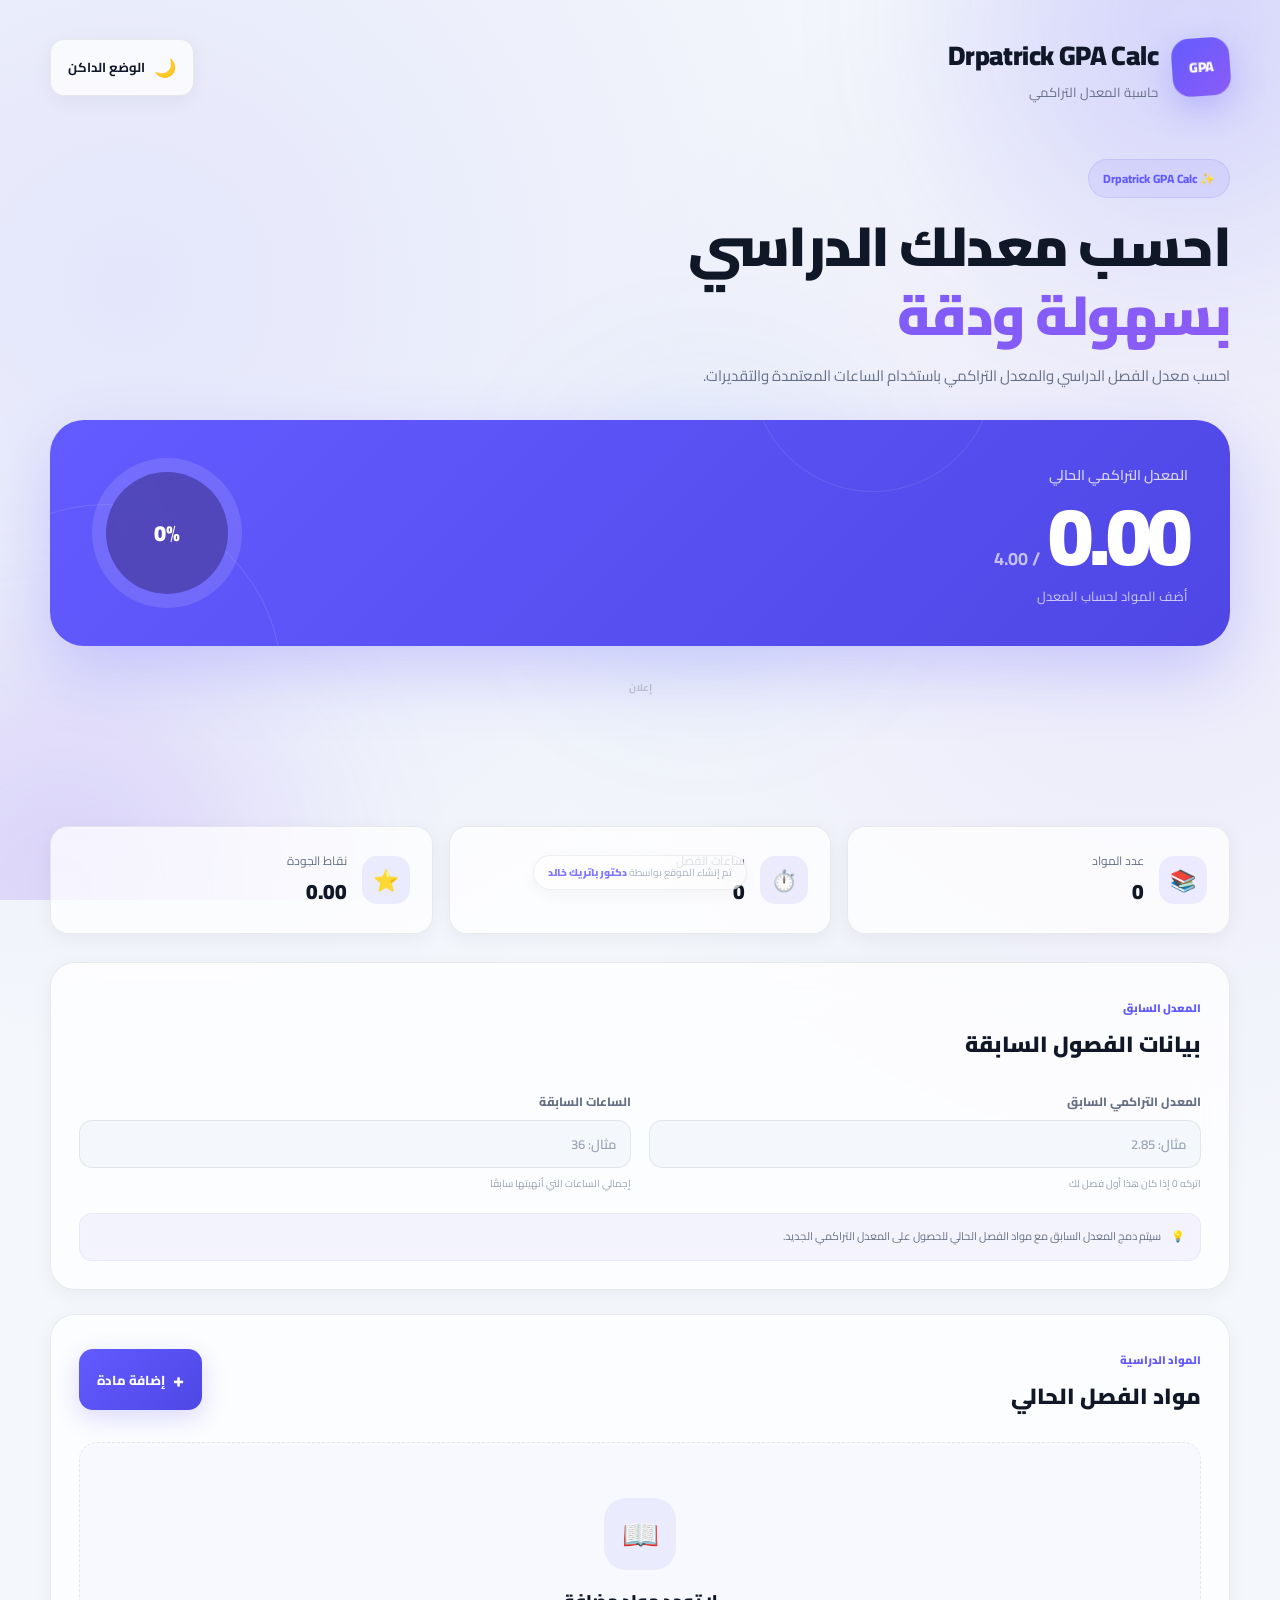
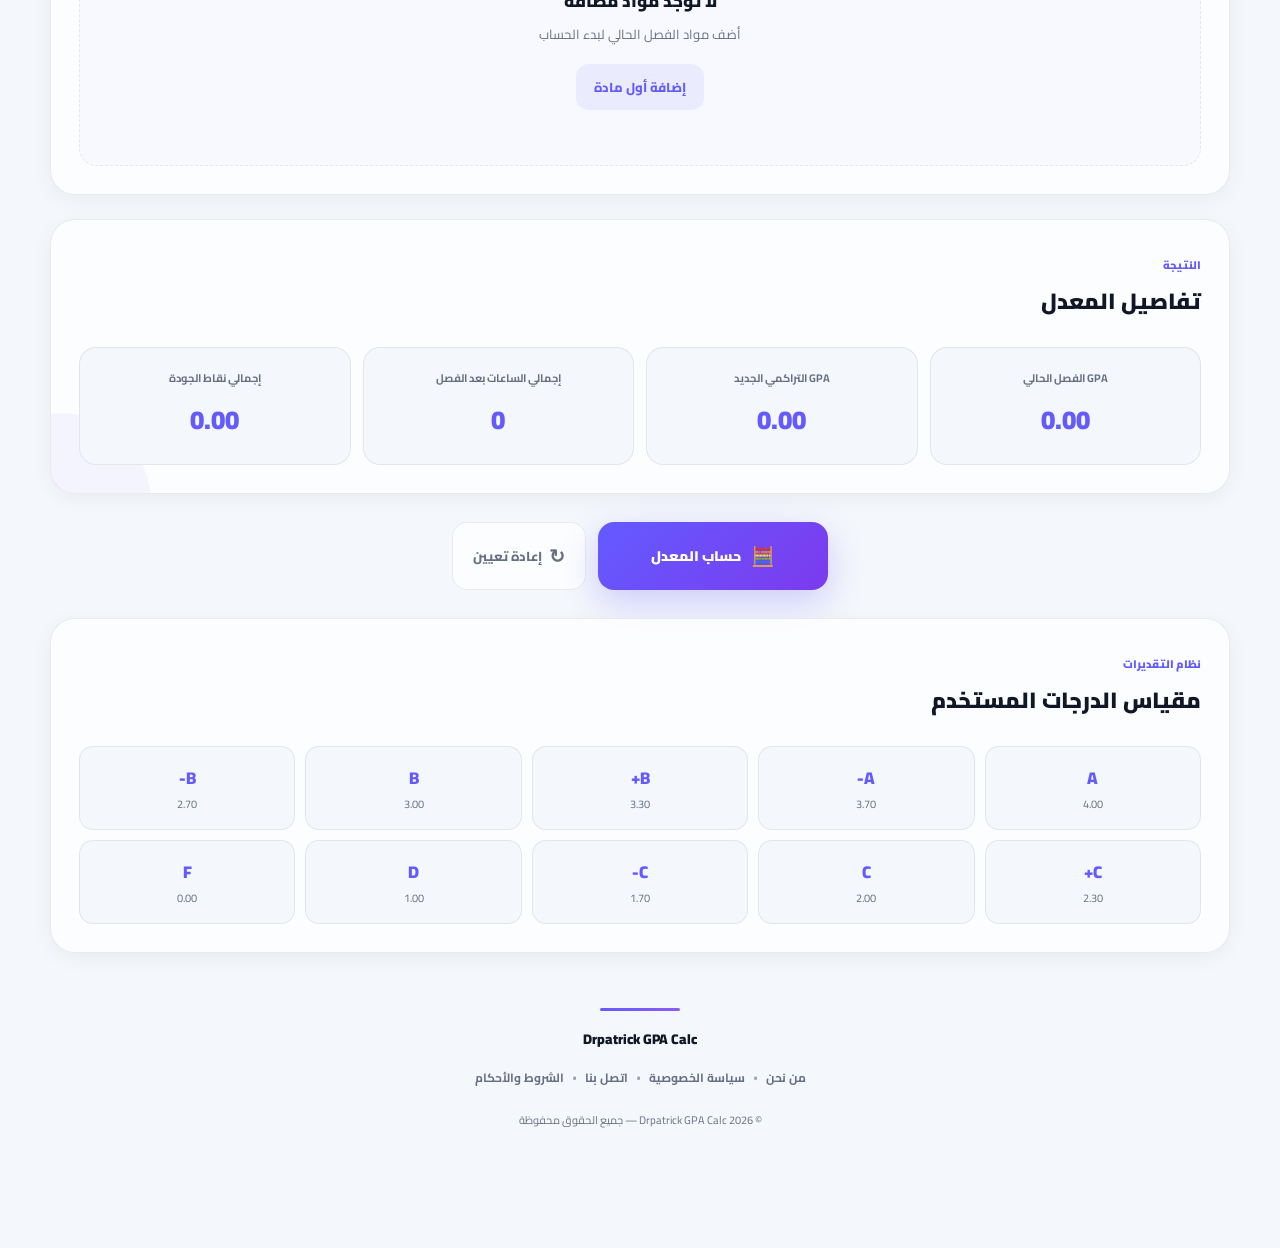
==== commit 25cd36a9: "Clean up HTML structure in index.html Removed redundant HTML structure and elements from index.html." ====
--- a/index.html
+++ b/index.html
@@ -906,1627 +906,4 @@
 
 </body>
 
-    </html>
-    <link
-        href="https://fonts.googleapis.com/css2?family=Cairo:wght@400;500;600;700;800;900&display=swap"
-        rel="stylesheet"
-    >
-
-    <link
-        rel="stylesheet"
-        href="style.css"
-    >
-
-</head>
-
-
-<body>
-
-
-    <!-- =========================================
-         BACKGROUND
-    ========================================== -->
-
-    <div class="background-effects">
-
-        <div class="glow glow-1"></div>
-        <div class="glow glow-2"></div>
-        <div class="glow glow-3"></div>
-
-    </div>
-
-
-
-    <!-- =========================================
-         APPLICATION
-    ========================================== -->
-
-    <main class="app-container">
-
-
-        <!-- =====================================
-             HEADER
-        ====================================== -->
-
-        <header class="app-header">
-
-            <div class="brand">
-
-                <div class="brand-icon">
-                    GPA
-                </div>
-
-                <div class="brand-info">
-
-                    <h1>
-                        Drpatrick GPA Calc
-                    </h1>
-
-                    <p>
-                        حاسبة المعدل التراكمي
-                    </p>
-
-                </div>
-
-            </div>
-
-
-            <button
-                id="themeToggle"
-                class="theme-toggle"
-                type="button"
-                aria-label="تغيير وضع الموقع"
-            >
-
-                <span id="themeIcon">
-                    ☀️
-                </span>
-
-                <span id="themeText">
-                    الوضع الفاتح
-                </span>
-
-            </button>
-
-        </header>
-
-
-
-        <!-- =====================================
-             WELCOME
-        ====================================== -->
-
-        <section class="welcome-section">
-
-            <div class="welcome-content">
-
-                <span class="welcome-badge">
-                    ✨ Drpatrick GPA Calc
-                </span>
-
-                <h2>
-
-                    احسب معدلك الدراسي
-
-                    <span>
-                        بسهولة ودقة
-                    </span>
-
-                </h2>
-
-                <p>
-
-                    احسب معدل الفصل الدراسي
-                    والمعدل التراكمي باستخدام
-                    الساعات المعتمدة والتقديرات.
-
-                </p>
-
-            </div>
-
-        </section>
-
-
-
-        <!-- =====================================
-             GPA RESULT
-        ====================================== -->
-
-        <section class="result-card">
-
-            <div class="result-info">
-
-                <span class="result-label">
-                    المعدل التراكمي الحالي
-                </span>
-
-                <div class="gpa-value">
-
-                    <strong id="gpaResult">
-                        0.00
-                    </strong>
-
-                    <span>
-                        / 4.00
-                    </span>
-
-                </div>
-
-                <p id="gpaMessage">
-                    أضف المواد لحساب المعدل
-                </p>
-
-            </div>
-
-
-            <div class="gpa-circle">
-
-                <div class="circle-inner">
-
-                    <span id="gpaPercentage">
-                        0%
-                    </span>
-
-                </div>
-
-            </div>
-
-        </section>
-
-
-
-        <!-- =====================================
-             ADSENSE
-        ====================================== -->
-
-        <section
-            class="ad-container"
-            aria-label="إعلان"
-            style="
-                width:100%;
-                max-width:100%;
-                margin:25px auto;
-                text-align:center;
-                overflow:hidden;
-            "
-        >
-
-            <ins
-                class="adsbygoogle"
-                style="
-                    display:block;
-                    min-height:90px;
-                "
-                data-ad-client="ca-pub-3498134771559877"
-                data-ad-slot="3074876547"
-                data-ad-format="auto"
-                data-full-width-responsive="true"
-            ></ins>
-
-            <script>
-                (adsbygoogle = window.adsbygoogle || []).push({});
-            </script>
-
-        </section>
-
-
-
-        <!-- =====================================
-             STATISTICS
-        ====================================== -->
-
-        <section class="statistics-grid">
-
-
-            <div class="stat-card">
-
-                <div class="stat-icon">
-                    📚
-                </div>
-
-                <div>
-
-                    <span>
-                        عدد المواد
-                    </span>
-
-                    <strong id="subjectsCount">
-                        0
-                    </strong>
-
-                </div>
-
-            </div>
-
-
-
-            <div class="stat-card">
-
-                <div class="stat-icon">
-                    ⏱️
-                </div>
-
-                <div>
-
-                    <span>
-                        ساعات الفصل
-                    </span>
-
-                    <strong id="totalHours">
-                        0
-                    </strong>
-
-                </div>
-
-            </div>
-
-
-
-            <div class="stat-card">
-
-                <div class="stat-icon">
-                    ⭐
-                </div>
-
-                <div>
-
-                    <span>
-                        نقاط الجودة
-                    </span>
-
-                    <strong id="totalPoints">
-                        0.00
-                    </strong>
-
-                </div>
-
-            </div>
-
-
-        </section>
-
-
-
-        <!-- =====================================
-             PREVIOUS GPA
-        ====================================== -->
-
-        <section class="previous-gpa-section">
-
-            <div class="section-header">
-
-                <div>
-
-                    <span class="section-kicker">
-                        المعدل السابق
-                    </span>
-
-                    <h3>
-                        بيانات الفصول السابقة
-                    </h3>
-
-                </div>
-
-            </div>
-
-
-            <div class="previous-gpa-grid">
-
-
-                <div class="field-group">
-
-                    <label for="previousGPA">
-                        المعدل التراكمي السابق
-                    </label>
-
-                    <input
-                        id="previousGPA"
-                        type="number"
-                        min="0"
-                        max="4"
-                        step="0.01"
-                        placeholder="مثال: 2.85"
-                    >
-
-                    <small>
-                        اتركه 0 إذا كان هذا أول فصل لك
-                    </small>
-
-                </div>
-
-
-
-                <div class="field-group">
-
-                    <label for="previousHours">
-                        الساعات السابقة
-                    </label>
-
-                    <input
-                        id="previousHours"
-                        type="number"
-                        min="0"
-                        step="0.5"
-                        placeholder="مثال: 36"
-                    >
-
-                    <small>
-                        إجمالي الساعات التي أنهيتها سابقًا
-                    </small>
-
-                </div>
-
-
-            </div>
-
-
-            <div class="previous-gpa-note">
-
-                💡
-
-                <span>
-                    سيتم دمج المعدل السابق مع مواد الفصل
-                    الحالي للحصول على المعدل التراكمي الجديد.
-                </span>
-
-            </div>
-
-        </section>
-
-
-
-        <!-- =====================================
-             SUBJECTS
-        ====================================== -->
-
-        <section class="subjects-section">
-
-
-            <div class="section-header">
-
-                <div>
-
-                    <span class="section-kicker">
-                        المواد الدراسية
-                    </span>
-
-                    <h3>
-                        مواد الفصل الحالي
-                    </h3>
-
-                </div>
-
-
-                <button
-                    id="addSubjectBtn"
-                    class="primary-button"
-                    type="button"
-                >
-
-                    <span>
-                        +
-                    </span>
-
-                    إضافة مادة
-
-                </button>
-
-            </div>
-
-
-
-            <div
-                id="subjectsContainer"
-                class="subjects-container"
-            >
-
-
-                <div
-                    id="emptyState"
-                    class="empty-state"
-                >
-
-                    <div class="empty-icon">
-                        📖
-                    </div>
-
-                    <h4>
-                        لا توجد مواد مضافة
-                    </h4>
-
-                    <p>
-                        أضف مواد الفصل الحالي لبدء الحساب
-                    </p>
-
-                    <button
-                        id="emptyAddBtn"
-                        class="secondary-button"
-                        type="button"
-                    >
-                        إضافة أول مادة
-                    </button>
-
-                </div>
-
-
-            </div>
-
-        </section>
-
-
-
-        <!-- =====================================
-             CALCULATION RESULTS
-        ====================================== -->
-
-        <section
-            id="calculationDetails"
-            class="calculation-details"
-        >
-
-
-            <div class="section-header">
-
-                <div>
-
-                    <span class="section-kicker">
-                        النتيجة
-                    </span>
-
-                    <h3>
-                        تفاصيل المعدل
-                    </h3>
-
-                </div>
-
-            </div>
-
-
-            <div class="calculation-grid">
-
-
-                <div class="calculation-item">
-
-                    <span>
-                        GPA الفصل الحالي
-                    </span>
-
-                    <strong id="semesterGPA">
-                        0.00
-                    </strong>
-
-                </div>
-
-
-
-                <div class="calculation-item">
-
-                    <span>
-                        GPA التراكمي الجديد
-                    </span>
-
-                    <strong id="cumulativeGPA">
-                        0.00
-                    </strong>
-
-                </div>
-
-
-
-                <div class="calculation-item">
-
-                    <span>
-                        إجمالي الساعات بعد الفصل
-                    </span>
-
-                    <strong id="combinedHours">
-                        0
-                    </strong>
-
-                </div>
-
-
-
-                <div class="calculation-item">
-
-                    <span>
-                        إجمالي نقاط الجودة
-                    </span>
-
-                    <strong id="combinedPoints">
-                        0.00
-                    </strong>
-
-                </div>
-
-
-            </div>
-
-
-        </section>
-
-
-
-        <!-- =====================================
-             ACTIONS
-        ====================================== -->
-
-        <section class="actions-section">
-
-
-            <button
-                id="calculateBtn"
-                class="calculate-button"
-                type="button"
-            >
-
-                <span class="button-icon">
-                    🧮
-                </span>
-
-                حساب المعدل
-
-            </button>
-
-
-
-            <button
-                id="resetBtn"
-                class="reset-button"
-                type="button"
-            >
-
-                <span>
-                    ↻
-                </span>
-
-                إعادة تعيين
-
-            </button>
-
-
-        </section>
-
-
-
-        <!-- =====================================
-             GRADING SYSTEM
-        ====================================== -->
-
-        <section class="grading-section">
-
-
-            <div class="section-header">
-
-                <div>
-
-                    <span class="section-kicker">
-                        نظام التقديرات
-                    </span>
-
-                    <h3>
-                        مقياس الدرجات المستخدم
-                    </h3>
-
-                </div>
-
-            </div>
-
-
-            <div class="grades-grid">
-
-
-                <div class="grade-item">
-                    <strong>A</strong>
-                    <span>4.00</span>
-                </div>
-
-
-                <div class="grade-item">
-                    <strong>A-</strong>
-                    <span>3.70</span>
-                </div>
-
-
-                <div class="grade-item">
-                    <strong>B+</strong>
-                    <span>3.30</span>
-                </div>
-
-
-                <div class="grade-item">
-                    <strong>B</strong>
-                    <span>3.00</span>
-                </div>
-
-
-                <div class="grade-item">
-                    <strong>B-</strong>
-                    <span>2.70</span>
-                </div>
-
-
-                <div class="grade-item">
-                    <strong>C+</strong>
-                    <span>2.30</span>
-                </div>
-
-
-                <div class="grade-item">
-                    <strong>C</strong>
-                    <span>2.00</span>
-                </div>
-
-
-                <div class="grade-item">
-                    <strong>C-</strong>
-                    <span>1.70</span>
-                </div>
-
-
-                <div class="grade-item">
-                    <strong>D</strong>
-                    <span>1.00</span>
-                </div>
-
-
-                <div class="grade-item">
-                    <strong>F</strong>
-                    <span>0.00</span>
-                </div>
-
-
-            </div>
-
-        </section>
-
-
-
-        <!-- =====================================
-             FOOTER
-        ====================================== -->
-
-        <footer class="app-footer">
-
-            <div class="footer-line"></div>
-
-            <p>
-                Drpatrick GPA Calc
-            </p>
-
-            <div
-                style="
-                    display:flex;
-                    justify-content:center;
-                    align-items:center;
-                    flex-wrap:wrap;
-                    gap:8px;
-                    margin:14px 0;
-                "
-            >
-
-                <a
-                    href="about.html"
-                    style="
-                        color:var(--text-secondary);
-                        text-decoration:none;
-                        font-size:12px;
-                        font-weight:700;
-                        transition:.3s;
-                    "
-                >
-                    من نحن
-                </a>
-
-
-                <span style="color:var(--text-muted);">
-                    •
-                </span>
-
-
-                <a
-                    href="privacy.html"
-                    style="
-                        color:var(--text-secondary);
-                        text-decoration:none;
-                        font-size:12px;
-                        font-weight:700;
-                        transition:.3s;
-                    "
-                >
-                    سياسة الخصوصية
-                </a>
-
-
-                <span style="color:var(--text-muted);">
-                    •
-                </span>
-
-
-                <a
-                    href="contact.html"
-                    style="
-                        color:var(--text-secondary);
-                        text-decoration:none;
-                        font-size:12px;
-                        font-weight:700;
-                        transition:.3s;
-                    "
-                >
-                    اتصل بنا
-                </a>
-
-
-                <span style="color:var(--text-muted);">
-                    •
-                </span>
-
-
-                <a
-                    href="terms.html"
-                    style="
-                        color:var(--text-secondary);
-                        text-decoration:none;
-                        font-size:12px;
-                        font-weight:700;
-                        transition:.3s;
-                    "
-                >
-                    الشروط والأحكام
-                </a>
-
-            </div>
-
-
-            <span>
-                © 2026 Drpatrick GPA Calc
-                — جميع الحقوق محفوظة
-            </span>
-
-        </footer>
-
-
-    </main>
-
-
-
-    <!-- =========================================
-         WATERMARK
-    ========================================== -->
-
-    <div class="watermark">
-
-        تم إنشاء الموقع بواسطة
-
-        <strong>
-            دكتور باتريك خالد
-        </strong>
-
-    </div>
-
-
-
-    <!-- =========================================
-         TOAST
-    ========================================== -->
-
-    <div
-        id="toast"
-        class="toast"
-        role="alert"
-        aria-live="polite"
-    >
-
-        <span id="toastIcon">
-            ✓
-        </span>
-
-        <span id="toastMessage">
-            تم تنفيذ العملية بنجاح
-        </span>
-
-    </div>
-
-
-
-    <!-- =========================================
-         APPLICATION SCRIPT
-    ========================================== -->
-
-    <script src="script.js"></script>
-
-
-</body>
-
-                        </html>.
-    <link
-        href="https://fonts.googleapis.com/css2?family=Cairo:wght@400;500;600;700;800;900&display=swap"
-        rel="stylesheet"
-    >
-
-    <link
-        rel="stylesheet"
-        href="style.css"
-    >
-
-</head>
-
-
-<body>
-
-
-    <!-- =========================================
-         BACKGROUND
-    ========================================== -->
-
-    <div class="background-effects">
-
-        <div class="glow glow-1"></div>
-        <div class="glow glow-2"></div>
-        <div class="glow glow-3"></div>
-
-    </div>
-
-
-
-    <!-- =========================================
-         APPLICATION
-    ========================================== -->
-
-    <main class="app-container">
-
-
-        <!-- =====================================
-             HEADER
-        ====================================== -->
-
-        <header class="app-header">
-
-            <div class="brand">
-
-                <div class="brand-icon">
-                    GPA
-                </div>
-
-                <div class="brand-info">
-
-                    <h1>
-                        Drpatrick GPA Calc
-                    </h1>
-
-                    <p>
-                        حاسبة المعدل التراكمي
-                    </p>
-
-                </div>
-
-            </div>
-
-
-            <button
-                id="themeToggle"
-                class="theme-toggle"
-                type="button"
-            >
-
-                <span id="themeIcon">
-                    ☀️
-                </span>
-
-                <span id="themeText">
-                    الوضع الفاتح
-                </span>
-
-            </button>
-
-        </header>
-
-
-
-        <!-- =====================================
-             WELCOME
-        ====================================== -->
-
-        <section class="welcome-section">
-
-            <div class="welcome-content">
-
-                <span class="welcome-badge">
-                    ✨ Drpatrick GPA Calc
-                </span>
-
-                <h2>
-
-                    احسب معدلك الدراسي
-
-                    <span>
-                        بسهولة ودقة
-                    </span>
-
-                </h2>
-
-                <p>
-
-                    احسب معدل الفصل الدراسي
-                    والمعدل التراكمي باستخدام
-                    الساعات المعتمدة والتقديرات.
-
-                </p>
-
-            </div>
-
-        </section>
-
-
-
-        <!-- =====================================
-             GPA RESULT
-        ====================================== -->
-
-        <section class="result-card">
-
-            <div class="result-info">
-
-                <span class="result-label">
-                    المعدل التراكمي الحالي
-                </span>
-
-                <div class="gpa-value">
-
-                    <strong id="gpaResult">
-                        0.00
-                    </strong>
-
-                    <span>
-                        / 4.00
-                    </span>
-
-                </div>
-
-                <p id="gpaMessage">
-                    أضف المواد لحساب المعدل
-                </p>
-
-            </div>
-
-
-            <div class="gpa-circle">
-
-                <div class="circle-inner">
-
-                    <span id="gpaPercentage">
-                        0%
-                    </span>
-
-                </div>
-
-            </div>
-
-        </section>
-
-
-
-        <!-- =====================================
-             STATISTICS
-        ====================================== -->
-
-        <section class="statistics-grid">
-
-
-            <div class="stat-card">
-
-                <div class="stat-icon">
-                    📚
-                </div>
-
-                <div>
-
-                    <span>
-                        عدد المواد
-                    </span>
-
-                    <strong id="subjectsCount">
-                        0
-                    </strong>
-
-                </div>
-
-            </div>
-
-
-
-            <div class="stat-card">
-
-                <div class="stat-icon">
-                    ⏱️
-                </div>
-
-                <div>
-
-                    <span>
-                        ساعات الفصل
-                    </span>
-
-                    <strong id="totalHours">
-                        0
-                    </strong>
-
-                </div>
-
-            </div>
-
-
-
-            <div class="stat-card">
-
-                <div class="stat-icon">
-                    ⭐
-                </div>
-
-                <div>
-
-                    <span>
-                        نقاط الجودة
-                    </span>
-
-                    <strong id="totalPoints">
-                        0.00
-                    </strong>
-
-                </div>
-
-            </div>
-
-
-        </section>
-
-
-
-        <!-- =====================================
-             PREVIOUS GPA
-        ====================================== -->
-
-        <section class="previous-gpa-section">
-
-            <div class="section-header">
-
-                <div>
-
-                    <span class="section-kicker">
-                        المعدل السابق
-                    </span>
-
-                    <h3>
-                        بيانات الفصول السابقة
-                    </h3>
-
-                </div>
-
-            </div>
-
-
-            <div class="previous-gpa-grid">
-
-
-                <div class="field-group">
-
-                    <label for="previousGPA">
-                        المعدل التراكمي السابق
-                    </label>
-
-                    <input
-                        id="previousGPA"
-                        type="number"
-                        min="0"
-                        max="4"
-                        step="0.01"
-                        placeholder="مثال: 2.85"
-                    >
-
-                    <small>
-                        اتركه 0 إذا كان هذا أول فصل لك
-                    </small>
-
-                </div>
-
-
-
-                <div class="field-group">
-
-                    <label for="previousHours">
-                        الساعات السابقة
-                    </label>
-
-                    <input
-                        id="previousHours"
-                        type="number"
-                        min="0"
-                        step="0.5"
-                        placeholder="مثال: 36"
-                    >
-
-                    <small>
-                        إجمالي الساعات التي أنهيتها سابقًا
-                    </small>
-
-                </div>
-
-
-            </div>
-
-
-            <div class="previous-gpa-note">
-
-                💡
-
-                <span>
-                    سيتم دمج المعدل السابق مع مواد الفصل
-                    الحالي للحصول على المعدل التراكمي الجديد.
-                </span>
-
-            </div>
-
-        </section>
-
-
-
-        <!-- =====================================
-             SUBJECTS
-        ====================================== -->
-
-        <section class="subjects-section">
-
-
-            <div class="section-header">
-
-                <div>
-
-                    <span class="section-kicker">
-                        المواد الدراسية
-                    </span>
-
-                    <h3>
-                        مواد الفصل الحالي
-                    </h3>
-
-                </div>
-
-
-                <button
-                    id="addSubjectBtn"
-                    class="primary-button"
-                    type="button"
-                >
-
-                    <span>
-                        +
-                    </span>
-
-                    إضافة مادة
-
-                </button>
-
-            </div>
-
-
-
-            <div
-                id="subjectsContainer"
-                class="subjects-container"
-            >
-
-
-                <div
-                    id="emptyState"
-                    class="empty-state"
-                >
-
-                    <div class="empty-icon">
-                        📖
-                    </div>
-
-                    <h4>
-                        لا توجد مواد مضافة
-                    </h4>
-
-                    <p>
-                        أضف مواد الفصل الحالي لبدء الحساب
-                    </p>
-
-                    <button
-                        id="emptyAddBtn"
-                        class="secondary-button"
-                        type="button"
-                    >
-                        إضافة أول مادة
-                    </button>
-
-                </div>
-
-
-            </div>
-
-        </section>
-
-
-
-        <!-- =====================================
-             CALCULATION RESULTS
-        ====================================== -->
-
-        <section
-            id="calculationDetails"
-            class="calculation-details"
-        >
-
-
-            <div class="section-header">
-
-                <div>
-
-                    <span class="section-kicker">
-                        النتيجة
-                    </span>
-
-                    <h3>
-                        تفاصيل المعدل
-                    </h3>
-
-                </div>
-
-            </div>
-
-
-            <div class="calculation-grid">
-
-
-                <div class="calculation-item">
-
-                    <span>
-                        GPA الفصل الحالي
-                    </span>
-
-                    <strong id="semesterGPA">
-                        0.00
-                    </strong>
-
-                </div>
-
-
-
-                <div class="calculation-item">
-
-                    <span>
-                        GPA التراكمي الجديد
-                    </span>
-
-                    <strong id="cumulativeGPA">
-                        0.00
-                    </strong>
-
-                </div>
-
-
-
-                <div class="calculation-item">
-
-                    <span>
-                        إجمالي الساعات بعد الفصل
-                    </span>
-
-                    <strong id="combinedHours">
-                        0
-                    </strong>
-
-                </div>
-
-
-
-                <div class="calculation-item">
-
-                    <span>
-                        إجمالي نقاط الجودة
-                    </span>
-
-                    <strong id="combinedPoints">
-                        0.00
-                    </strong>
-
-                </div>
-
-
-            </div>
-
-
-        </section>
-
-
-
-        <!-- =====================================
-             ACTIONS
-        ====================================== -->
-
-        <section class="actions-section">
-
-
-            <button
-                id="calculateBtn"
-                class="calculate-button"
-                type="button"
-            >
-
-                <span class="button-icon">
-                    🧮
-                </span>
-
-                حساب المعدل
-
-            </button>
-
-
-
-            <button
-                id="resetBtn"
-                class="reset-button"
-                type="button"
-            >
-
-                <span>
-                    ↻
-                </span>
-
-                إعادة تعيين
-
-            </button>
-
-
-        </section>
-
-
-
-        <!-- =====================================
-             GRADING SYSTEM
-        ====================================== -->
-
-        <section class="grading-section">
-
-
-            <div class="section-header">
-
-                <div>
-
-                    <span class="section-kicker">
-                        نظام التقديرات
-                    </span>
-
-                    <h3>
-                        مقياس الدرجات المستخدم
-                    </h3>
-
-                </div>
-
-            </div>
-
-
-            <div class="grades-grid">
-
-
-                <div class="grade-item">
-                    <strong>A</strong>
-                    <span>4.00</span>
-                </div>
-
-
-                <div class="grade-item">
-                    <strong>A-</strong>
-                    <span>3.70</span>
-                </div>
-
-
-                <div class="grade-item">
-                    <strong>B+</strong>
-                    <span>3.30</span>
-                </div>
-
-
-                <div class="grade-item">
-                    <strong>B</strong>
-                    <span>3.00</span>
-                </div>
-
-
-                <div class="grade-item">
-                    <strong>B-</strong>
-                    <span>2.70</span>
-                </div>
-
-
-                <div class="grade-item">
-                    <strong>C+</strong>
-                    <span>2.30</span>
-                </div>
-
-
-                <div class="grade-item">
-                    <strong>C</strong>
-                    <span>2.00</span>
-                </div>
-
-
-                <div class="grade-item">
-                    <strong>C-</strong>
-                    <span>1.70</span>
-                </div>
-
-
-                <div class="grade-item">
-                    <strong>D</strong>
-                    <span>1.00</span>
-                </div>
-
-
-                <div class="grade-item">
-                    <strong>F</strong>
-                    <span>0.00</span>
-                </div>
-
-
-            </div>
-
-        </section>
-
-
-
-        <!-- =====================================
-             FOOTER
-        ====================================== -->
-<footer class="app-footer">
-
-    <div class="footer-line"></div>
-
-    <p>
-        Drpatrick GPA Calc
-    </p>
-
-    <div
-        style="
-            display:flex;
-            justify-content:center;
-            align-items:center;
-            flex-wrap:wrap;
-            gap:8px;
-            margin:14px 0;
-        "
-    >
-
-        <a
-            href="about.html"
-            style="
-                color:var(--text-secondary);
-                text-decoration:none;
-                font-size:12px;
-                font-weight:700;
-                transition:.3s;
-            "
-            onmouseover="this.style.color='var(--primary)'"
-            onmouseout="this.style.color='var(--text-secondary)'"
-        >
-            من نحن
-        </a>
-
-
-        <span style="color:var(--text-muted);">
-            •
-        </span>
-
-
-        <a
-            href="privacy.html"
-            style="
-                color:var(--text-secondary);
-                text-decoration:none;
-                font-size:12px;
-                font-weight:700;
-                transition:.3s;
-            "
-            onmouseover="this.style.color='var(--primary)'"
-            onmouseout="this.style.color='var(--text-secondary)'"
-        >
-            سياسة الخصوصية
-        </a>
-
-
-        <span style="color:var(--text-muted);">
-            •
-        </span>
-
-
-        <a
-            href="contact.html"
-            style="
-                color:var(--text-secondary);
-                text-decoration:none;
-                font-size:12px;
-                font-weight:700;
-                transition:.3s;
-            "
-            onmouseover="this.style.color='var(--primary)'"
-            onmouseout="this.style.color='var(--text-secondary)'"
-        >
-            اتصل بنا
-        </a>
-        <span style="color:var(--text-muted);">
-    •
-</span>
-
-<a
-    href="terms.html"
-    style="
-        color:var(--text-secondary);
-        text-decoration:none;
-        font-size:12px;
-        font-weight:700;
-    "
->
-    الشروط والأحكام
-</a>
-
-    </div>
-
-
-    <span>
-        © 2026 Drpatrick GPA Calc
-        — جميع الحقوق محفوظة
-    </span>
-
-</footer>
-
-
-    </main>
-
-
-
-    <!-- =========================================
-         WATERMARK
-    ========================================== -->
-
-    <div class="watermark">
-
-        تم إنشاء الموقع بواسطة
-
-        <strong>
-            دكتور باتريك خالد
-        </strong>
-
-    </div>
-
-
-
-    <!-- =========================================
-         TOAST
-    ========================================== -->
-
-    <div
-        id="toast"
-        class="toast"
-        role="alert"
-        aria-live="polite"
-    >
-
-        <span id="toastIcon">
-            ✓
-        </span>
-
-        <span id="toastMessage">
-            تم تنفيذ العملية بنجاح
-        </span>
-
-    </div>
-
-
-
-    <script src="script.js"></script>
-
-</body>
-
 </html>
